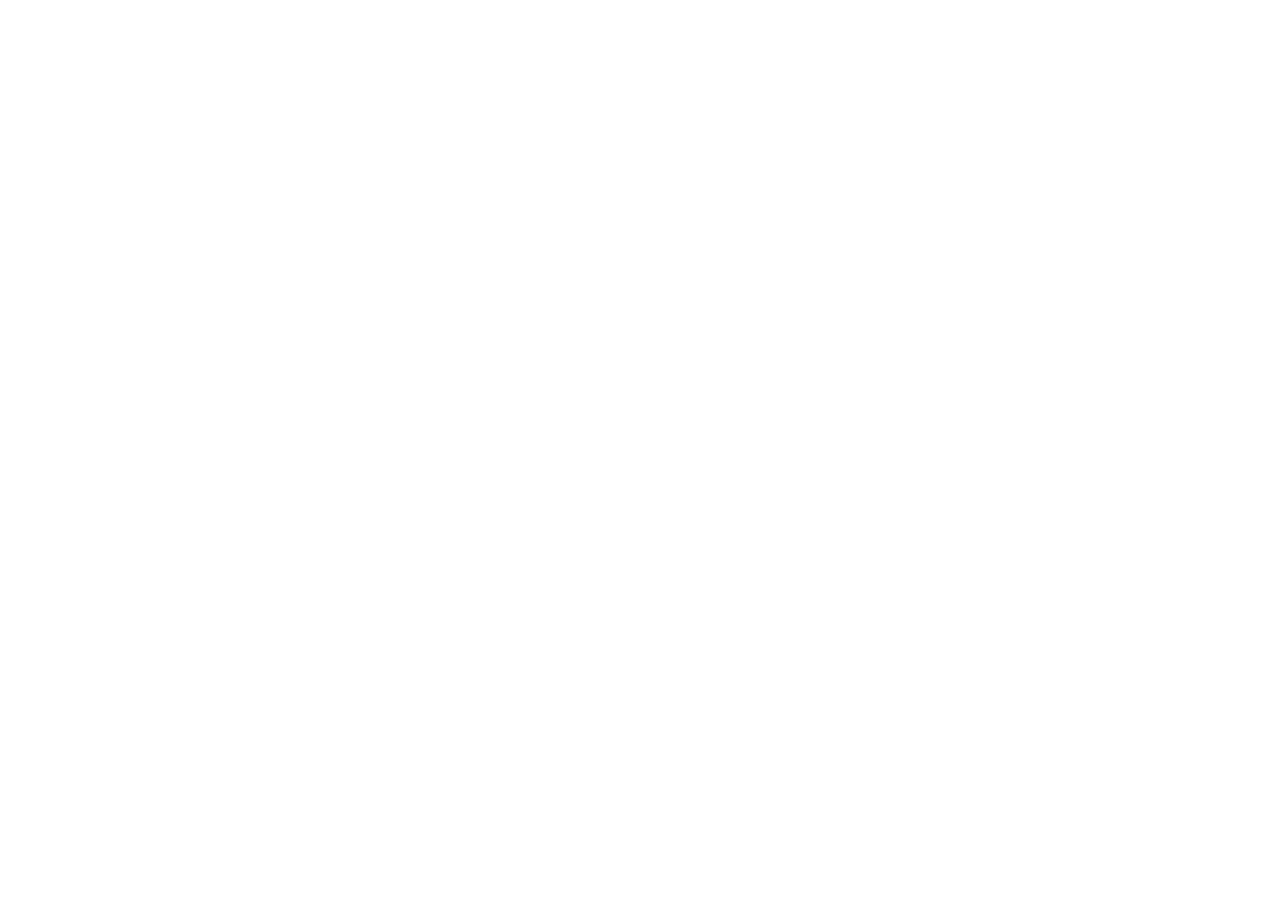
==== index.html @ 97e1e399 "First commit" ====
<!DOCTYPE html>
<html lang="en">
<head>
    <!-- Meta -->
    <meta charset="UTF-8">
    <meta name="viewport" content="width=device-width, initial-scale=1.0">

    <!-- SEO -->
    <meta name="description" content="Website description here">
    <meta name="keywords" content="website, keywords">
    <meta name="author" content="Your Name">

    <!-- Title -->
    <title>Website Title</title>

    <!-- CSS -->
    <link rel="stylesheet" href="styles.css">

    <!-- Favicon -->
    <link rel="icon" type="image/x-icon" href="favicon.ico">
</head>
<body>

    <!-- Header -->
    <header>
        <nav>
            <!-- Navigation -->
        </nav>
    </header>

    <!-- Main Content -->
    <main>

       
    </main>

    <!-- Footer -->
    <footer>

    </footer>

    <!-- JavaScript -->
    <script src="script.js"></script>

</body>
</html>
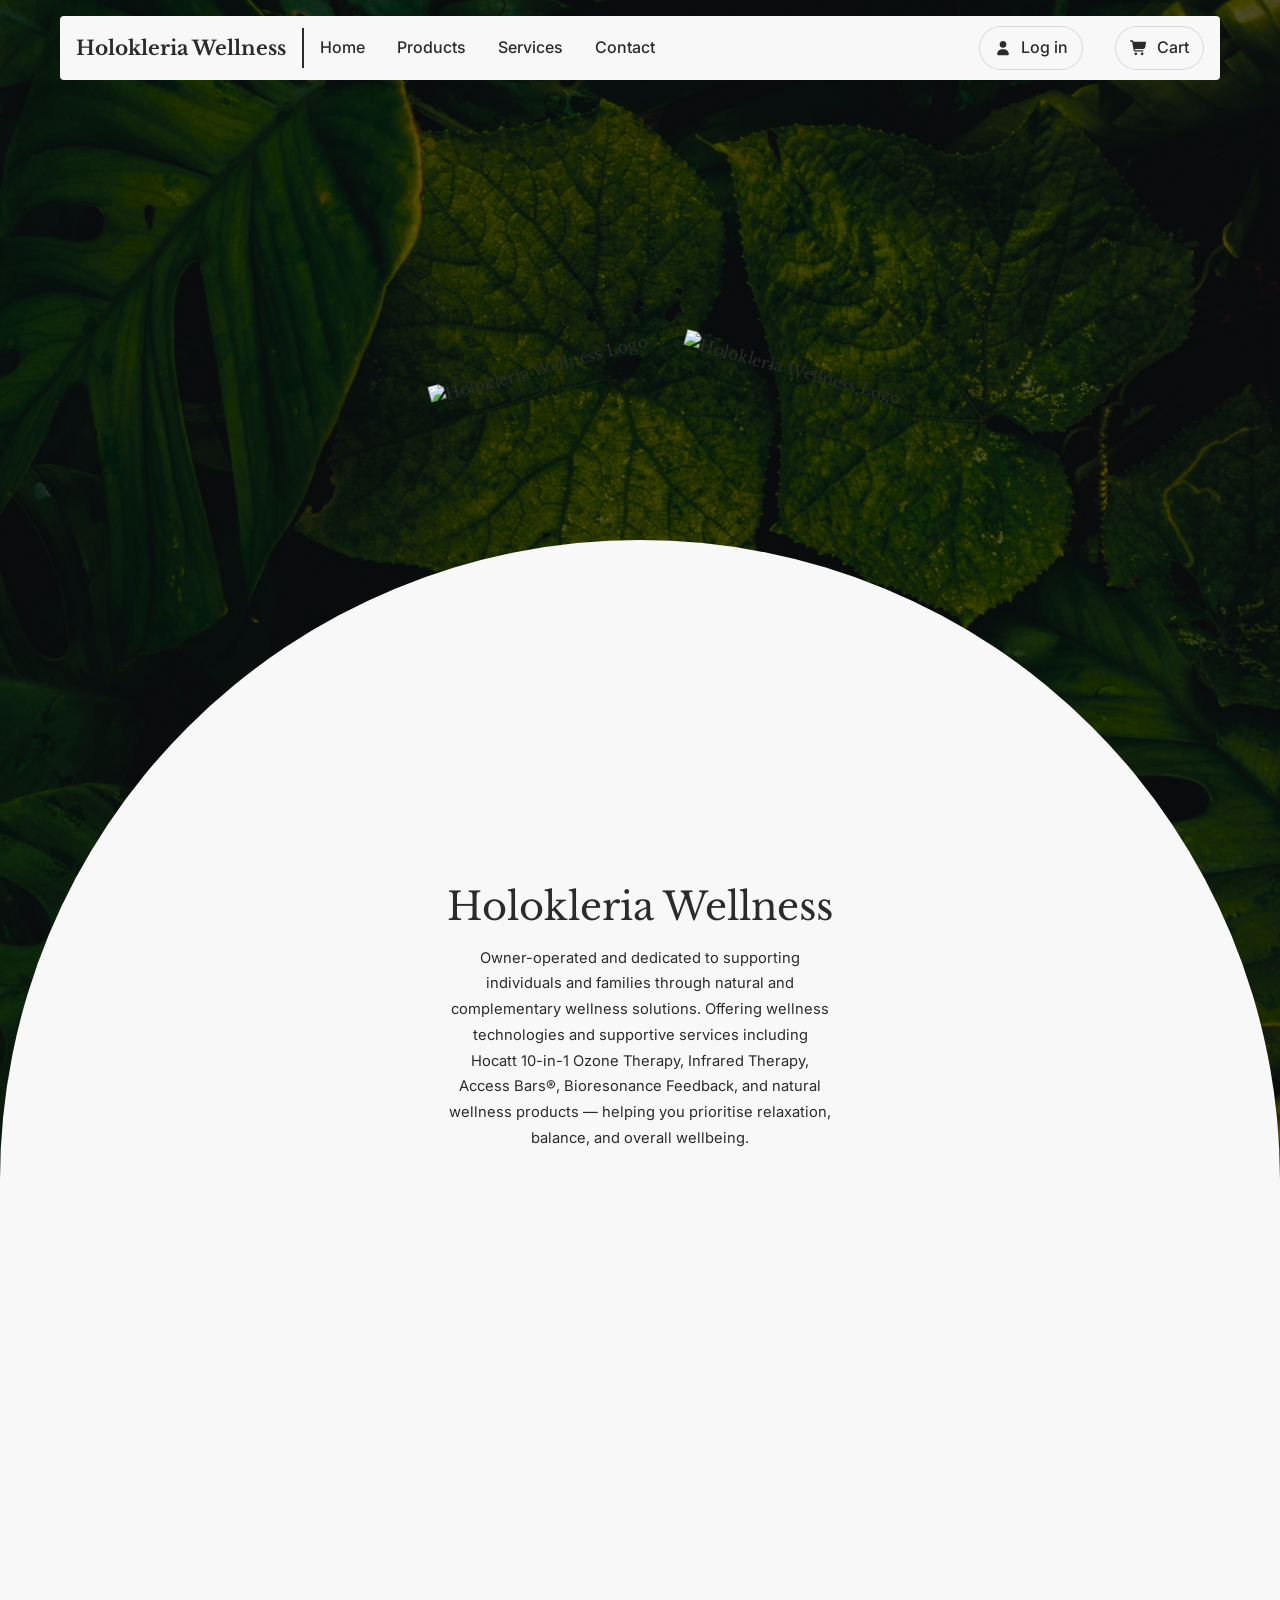
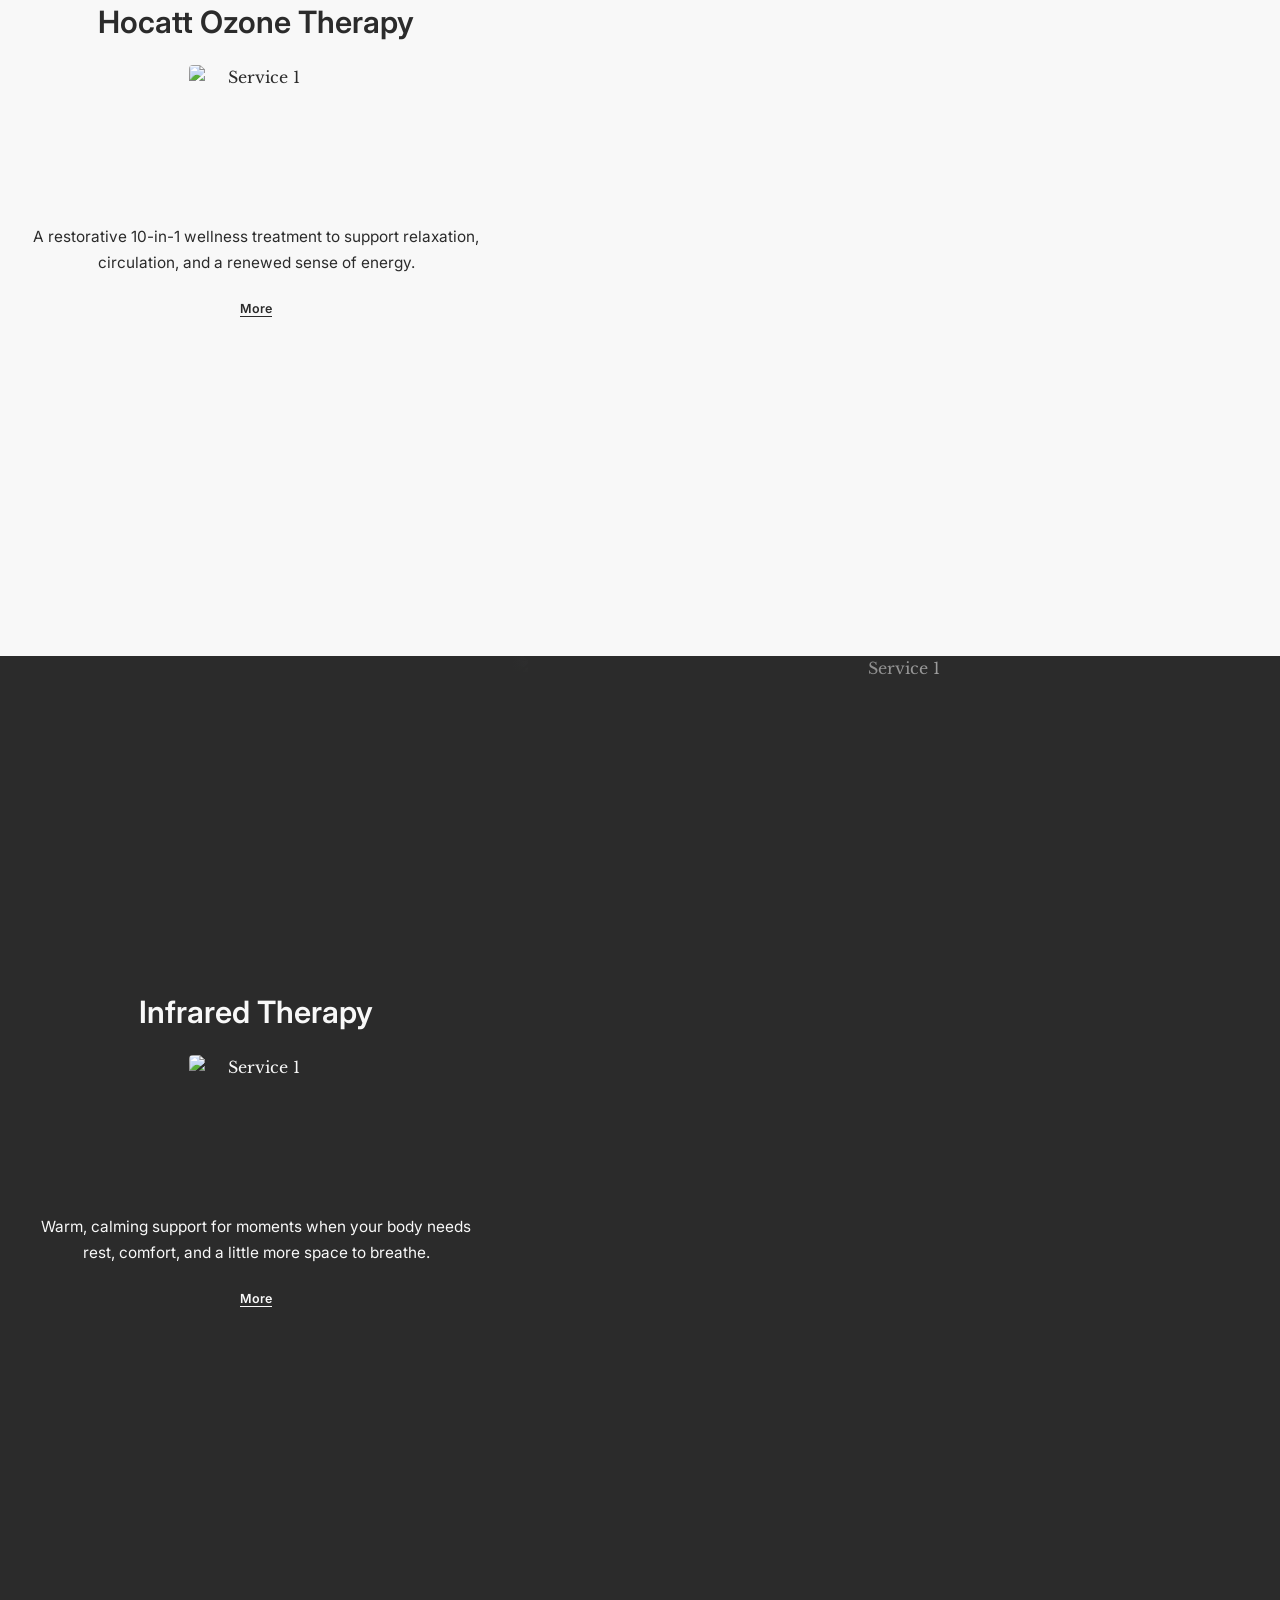
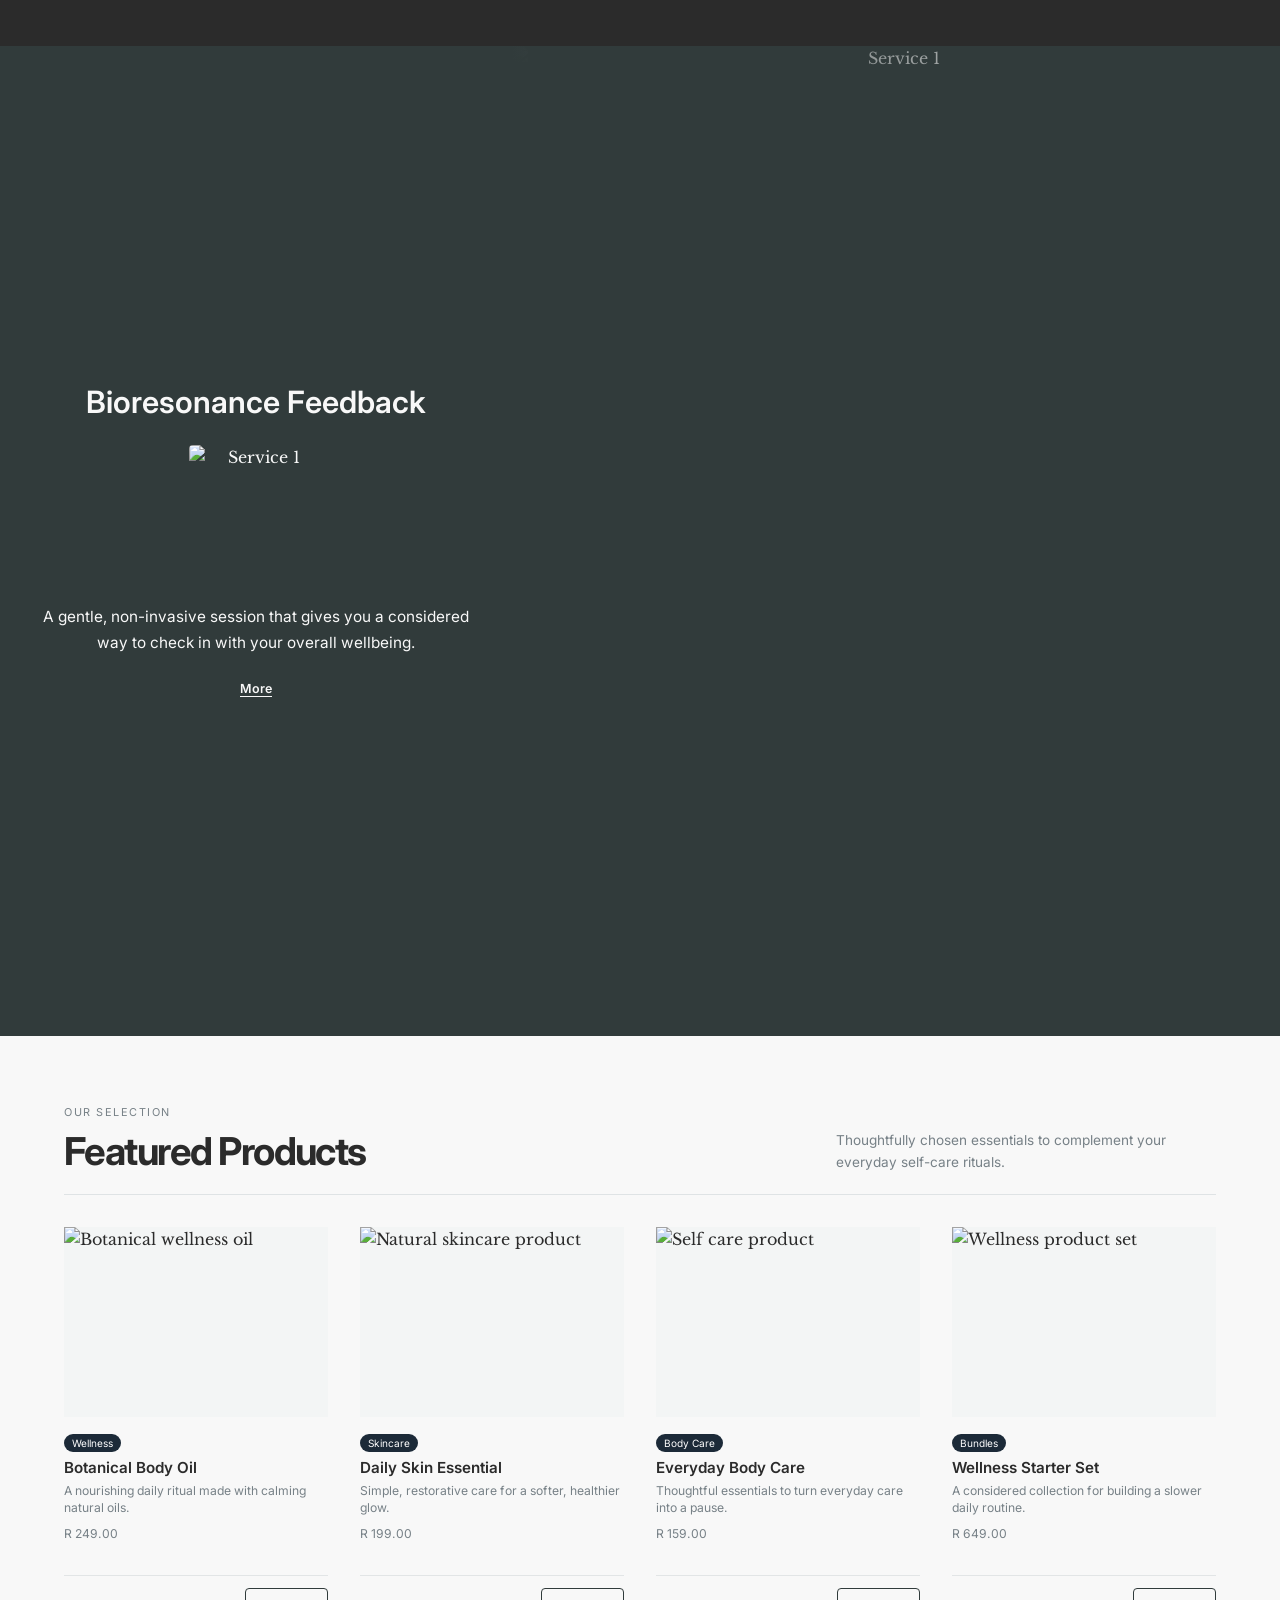
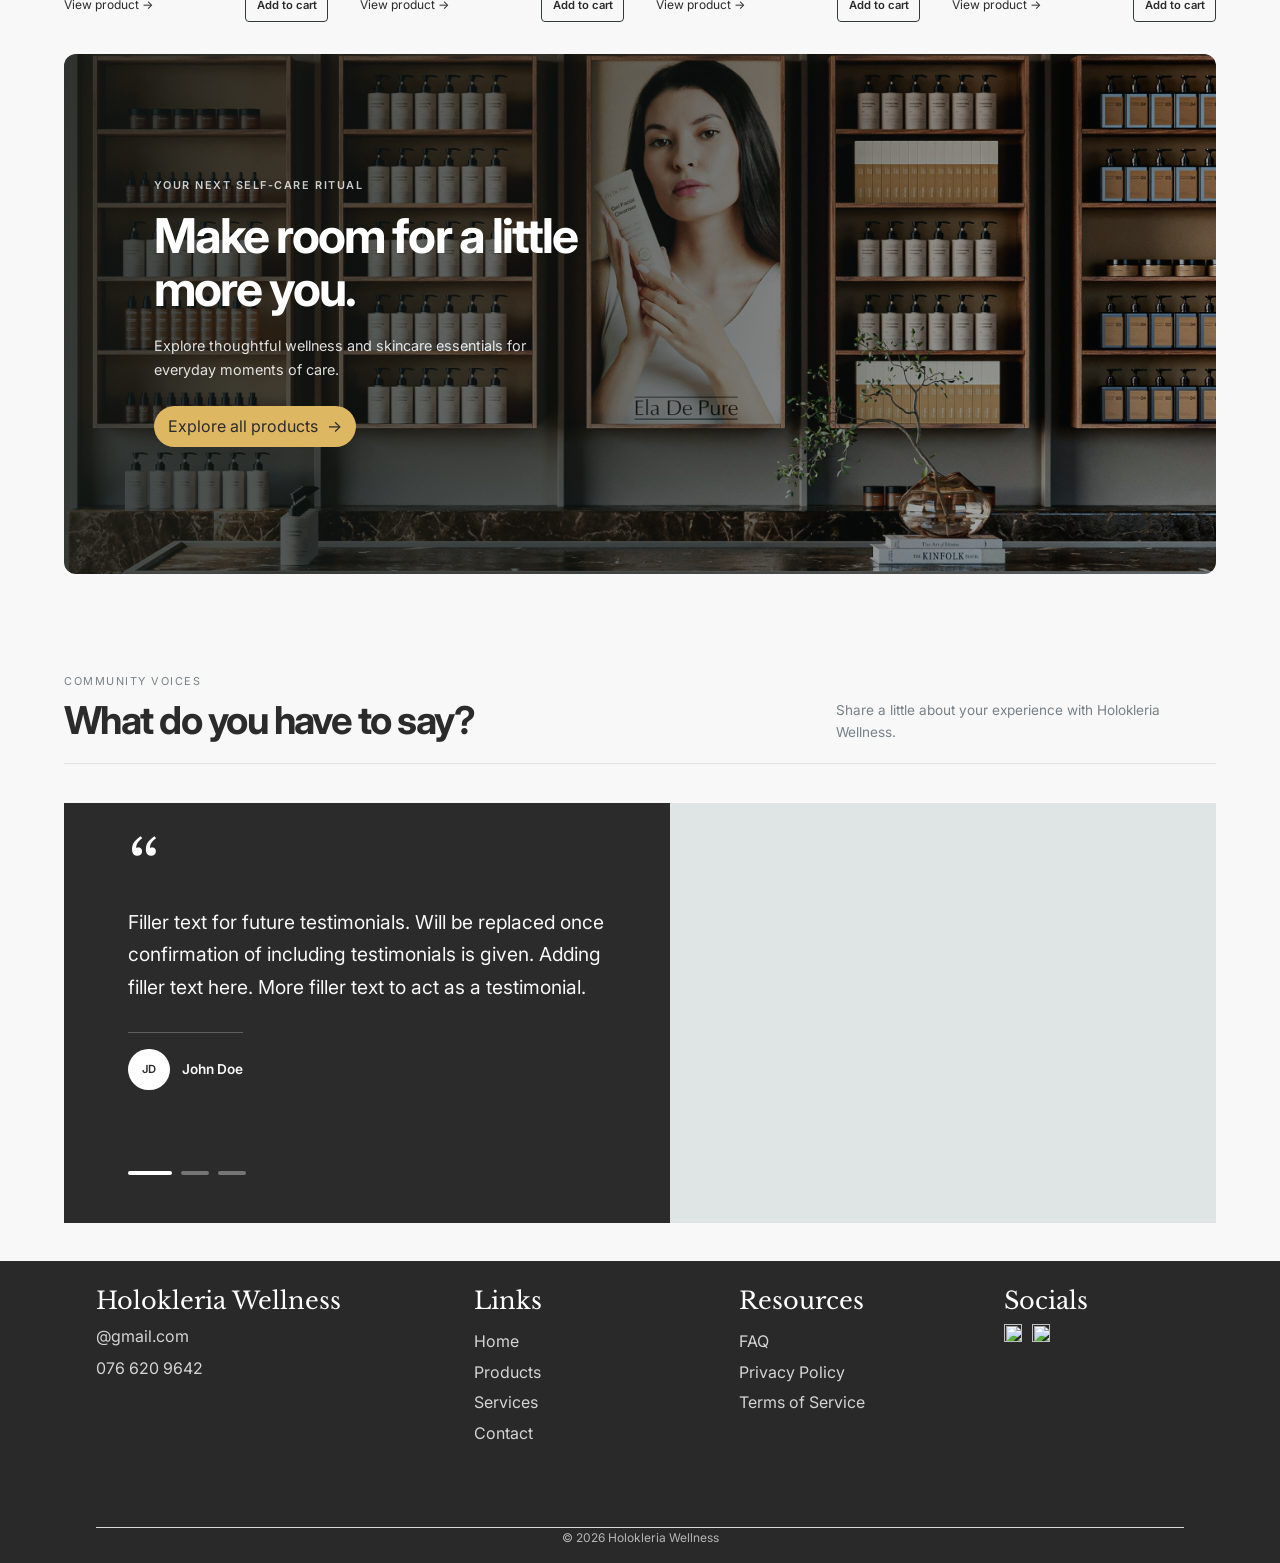
==== commit 517aa8f9: "Build responsive wellness website Co-authored-by: Copilot <223556219+Copilot@users.noreply.github.co" ====
--- a/index.html
+++ b/index.html
@@ -11,36 +11,253 @@
     <meta name="author" content="Your Name">
 
     <!-- Title -->
-    <title>Website Title</title>
+    <title>Holokleria Wellness</title>
 
     <!-- CSS -->
-    <link rel="stylesheet" href="styles.css">
+    <link rel="stylesheet" href="css/global/global.css">
+    <link rel="stylesheet" href="css/home/home.css">
 
     <!-- Favicon -->
     <link rel="icon" type="image/x-icon" href="favicon.ico">
+
+    <!-- Fonts -->
+    <link rel="preconnect" href="https://fonts.googleapis.com">
+    <link rel="preconnect" href="https://fonts.gstatic.com" crossorigin>
+    <link href="https://fonts.googleapis.com/css2?family=Inter:ital,opsz,wght@0,14..32,100..900;1,14..32,100..900&family=Libre+Baskerville:ital,wght@0,400..700;1,400..700&display=swap" rel="stylesheet">
 </head>
 <body>
 
     <!-- Header -->
     <header>
-        <nav>
-            <!-- Navigation -->
+        <nav class="navbar">
+            <div class="nav-group nav-left">
+                <a href="index.html" class="logo">
+                    <span>Holokleria Wellness</span>
+                </a>
+                <div class="navdivider"></div>
+                <ul class="nav-links" id="primary-navigation">
+                    <li><a href="index.html">Home</a></li>
+                    <li><a href="products.html">Products</a></li>
+                    <li><a href="services.html">Services</a></li>
+                    <li><a href="contact.html">Contact</a></li>
+                </ul>
+            </div>
+            <div class="nav-group nav-actions-group">
+                    <ul class="nav-right">
+                    <li>
+                        <a href="login.html" class="nav-action-link btn-green" aria-label="Log in">
+                            <svg class="nav-icon" viewBox="0 0 640 640" aria-hidden="true">
+                                <path d="M320 312C386.3 312 440 258.3 440 192C440 125.7 386.3 72 320 72C253.7 72 200 125.7 200 192C200 258.3 253.7 312 320 312zM290.3 368C191.8 368 112 447.8 112 546.3C112 562.7 125.3 576 141.7 576L498.3 576C514.7 576 528 562.7 528 546.3C528 447.8 448.2 368 349.7 368L290.3 368z" fill="currentColor"/>
+                            </svg>
+                            <span>Log in</span>
+                        </a>
+                    </li>
+                    <li>
+                        <a href="cart.html" class="nav-action-link btn-green" aria-label="Cart">
+                            <svg class="nav-icon" viewBox="0 0 640 640" aria-hidden="true">
+                                <path d="M24 48C10.7 48 0 58.7 0 72C0 85.3 10.7 96 24 96L69.3 96C73.2 96 76.5 98.8 77.2 102.6L129.3 388.9C135.5 423.1 165.3 448 200.1 448L456 448C469.3 448 480 437.3 480 424C480 410.7 469.3 400 456 400L200.1 400C188.5 400 178.6 391.7 176.5 380.3L171.4 352L475 352C505.8 352 532.2 330.1 537.9 299.8L568.9 133.9C572.6 114.2 557.5 96 537.4 96L124.7 96L124.3 94C119.5 67.4 96.3 48 69.2 48L24 48zM208 576C234.5 576 256 554.5 256 528C256 501.5 234.5 480 208 480C181.5 480 160 501.5 160 528C160 554.5 181.5 576 208 576zM432 576C458.5 576 480 554.5 480 528C480 501.5 458.5 480 432 480C405.5 480 384 501.5 384 528C384 554.5 405.5 576 432 576z" fill="currentColor"/>
+                            </svg>
+                            <span>Cart</span>
+                        </a>
+                    </li>
+                    <li class="nav-menu-toggle-item">
+                        <button class="nav-menu-toggle" type="button" aria-label="Open navigation" aria-expanded="false" aria-controls="primary-navigation">
+                        <svg class="nav-hamburger" xmlns="http://www.w3.org/2000/svg" viewBox="0 0 640 640" aria-hidden="true">
+                            <path d="M96 160C96 142.3 110.3 128 128 128L512 128C529.7 128 544 142.3 544 160C544 177.7 529.7 192 512 192L128 192C110.3 192 96 177.7 96 160zM96 320C96 302.3 110.3 288 128 288L512 288C529.7 288 544 302.3 544 320C544 337.7 529.7 352 512 352L128 352C110.3 352 96 337.7 96 320zM544 480C544 497.7 529.7 512 512 512L128 512C110.3 512 96 497.7 96 480C96 462.3 110.3 448 128 448L512 448C529.7 448 544 462.3 544 480z"/>
+                        </svg>
+                        </button>
+                    </li>
+                    </ul>
+            </div>
         </nav>
     </header>
 
     <!-- Main Content -->
     <main>
-
-       
+        <section class="hero">
+        </section>
+
+        <div class="mainb">
+            <div class="aboutcb">
+                <img src="images/Home/Hero/cardb.png" width="299" height="427" alt="Holokleria Wellness Logo">
+            </div>
+            <div class="aboutcf">
+                <img src="images/Home/Hero/cardf.png" width="299" height="427" alt="Holokleria Wellness Logo">
+            </div>
+
+            <section class="about sectiontb">
+                <h2>Holokleria Wellness</h2>
+                <p>Owner-operated and dedicated to supporting individuals and families through natural and complementary wellness solutions. Offering wellness technologies and supportive services including Hocatt 10-in-1 Ozone Therapy, Infrared Therapy, Access Bars®, Bioresonance Feedback, and natural wellness products — helping you prioritise relaxation, balance, and overall wellbeing.</p>
+            </section>
+
+            <section class="services sectiontb">
+                <div class="service-card bg-white">
+                    <div class="service-card-content">
+                        <h3>Hocatt Ozone Therapy</h3>
+                        <img class="service-icon-image" src="images/Home/Services/ela-de-pure-79MGKjefhmo-unsplash.jpg" alt="Service 1">
+                        <p>A restorative 10-in-1 wellness treatment to support relaxation, circulation, and a renewed sense of energy.</p>
+                        <a href="services.html" class="service-link">More</a>
+                    </div>
+                    <div class="service-image-wrap">
+                        <div class="service-main-image-overlay bg-white-overlay"></div>
+                        <img class="service-main-image" src="images/Home/Services/vinayak-veer-U82PlfpYG3M-unsplash.jpg" alt="Service 1">
+                    </div>
+                </div>
+
+                <div class="service-card bg-black">
+                    <div class="service-card-content">
+                        <h3>Infrared Therapy</h3>
+                        <img class="service-icon-image" src="images/Home/Services/ela-de-pure-79MGKjefhmo-unsplash.jpg" alt="Service 1">
+                        <p>Warm, calming support for moments when your body needs rest, comfort, and a little more space to breathe.</p>
+                        <a href="services.html" class="service-link">More</a>
+                    </div>
+                    <div class="service-image-wrap">
+                        <div class="service-main-image-overlay bg-black-overlay"></div>
+                        <img class="service-main-image" src="images/Home/Services/vinayak-veer-U82PlfpYG3M-unsplash.jpg" alt="Service 1">
+                    </div>
+                </div>
+
+                <div class="service-card bg-green">
+                    <div class="service-card-content">
+                        <h3>Bioresonance Feedback</h3>
+                        <img class="service-icon-image" src="images/Home/Services/ela-de-pure-79MGKjefhmo-unsplash.jpg" alt="Service 1">
+                        <p>A gentle, non-invasive session that gives you a considered way to check in with your overall wellbeing.</p>
+                        <a href="services.html" class="service-link">More</a>
+                    </div>
+                    <div class="service-image-wrap">
+                        <div class="service-main-image-overlay bg-green-overlay"></div>
+                        <img class="service-main-image" src="images/Home/Services/vinayak-veer-U82PlfpYG3M-unsplash.jpg" alt="Service 1">
+                    </div>
+                </div>
+            </section>
+        </div>
+
+        <section class="products sectionlr sectiontb ">
+            <div class="home-section-heading">
+                <div>
+                    <span class="home-eyebrow">Our selection</span>
+                    <h2>Featured Products</h2>
+                </div>
+                <p>Thoughtfully chosen essentials to complement your everyday self-care rituals.</p>
+            </div>
+            <!-- Placeholder ZAR prices; replace with final prices before launch. -->
+            <div class="product-grid">
+                <article class="product-card">
+                    <div class="product-card-image"><img src="images/Products/products/mockup-free-_DX721wJ5_o-unsplash.jpg" alt="Botanical wellness oil" class="product-image"></div>
+                    <div class="product-info"><span class="product-tag">Wellness</span><h3>Botanical Body Oil</h3><p>A nourishing daily ritual made with calming natural oils.</p><p class="product-price">R 249.00</p><div class="product-card-actions"><a href="products.html" class="product-link">View product <span aria-hidden="true">&#8594;</span></a><button class="add-to-cart" type="button" aria-label="Add Botanical Body Oil to cart">Add to cart</button></div></div>
+                </article>
+
+                <article class="product-card">
+                    <div class="product-card-image"><img src="images/Products/products/mockup-free-TubVvARwFms-unsplash.jpg" alt="Natural skincare product" class="product-image"></div>
+                    <div class="product-info"><span class="product-tag">Skincare</span><h3>Daily Skin Essential</h3><p>Simple, restorative care for a softer, healthier glow.</p><p class="product-price">R 199.00</p><div class="product-card-actions"><a href="products.html" class="product-link">View product <span aria-hidden="true">&#8594;</span></a><button class="add-to-cart" type="button" aria-label="Add Daily Skin Essential to cart">Add to cart</button></div></div>
+                </article>
+
+                <article class="product-card">
+                    <div class="product-card-image"><img src="images/Products/products/mockup-free-Km2kpMfp804-unsplash.jpg" alt="Self care product" class="product-image"></div>
+                    <div class="product-info"><span class="product-tag">Body Care</span><h3>Everyday Body Care</h3><p>Thoughtful essentials to turn everyday care into a pause.</p><p class="product-price">R 159.00</p><div class="product-card-actions"><a href="products.html" class="product-link">View product <span aria-hidden="true">&#8594;</span></a><button class="add-to-cart" type="button" aria-label="Add Everyday Body Care to cart">Add to cart</button></div></div>
+                </article>
+
+                <article class="product-card">
+                    <div class="product-card-image"><img src="images/Products/products/mockup-free-1qT5k49jJmc-unsplash.jpg" alt="Wellness product set" class="product-image"></div>
+                    <div class="product-info"><span class="product-tag">Bundles</span><h3>Wellness Starter Set</h3><p>A considered collection for building a slower daily routine.</p><p class="product-price">R 649.00</p><div class="product-card-actions"><a href="products.html" class="product-link">View product <span aria-hidden="true">&#8594;</span></a><button class="add-to-cart" type="button" aria-label="Add Wellness Starter Set to cart">Add to cart</button></div></div>
+                </article>
+            </div>
+
+            <div class="product-hero">
+                <div class="product-hero-content">
+                    <span class="product-hero-eyebrow">Your next self-care ritual</span>
+                    <h3>Make room for a little more you.</h3>
+                    <p>Explore thoughtful wellness and skincare essentials for everyday moments of care.</p>
+                    <a class="btn-yellow product-hero-link" href="products.html">Explore all products <span aria-hidden="true">&#8594;</span></a>
+                </div>
+            </div>
+        </section>
+
+        <section class="testimonials sectiontb sectionlr">
+            <div class="home-section-heading">
+                <div>
+                    <span class="home-eyebrow">Community voices</span>
+                    <h2 class="testimonial-title">What do you have to say?</h2>
+                </div>
+                <p>Share a little about your experience with Holokleria Wellness.</p>
+            </div>
+            <div class="testimonial-card">
+                <div class="testimonial-indicators" aria-label="Testimonial Selector">
+                    <button class="testimonial-indicator active" data-index="0" aria-label="Show testimonial 1"></button>
+                    <button class="testimonial-indicator" data-index="1" aria-label="Show testimonial 2"></button>
+                    <button class="testimonial-indicator" data-index="2" aria-label="Show testimonial 3"></button>
+                </div>
+
+                <div class="testimonial-copy">
+                    <span class="testimonial-quote-mark">“</span>
+                    <div class="testimonial-quote">
+                        <p id="testimonial-text">Filler text for future testimonials. Will be replaced once confirmation of including testimonials is given. Adding filler text here. More filler text to act as a testimonial.</p>
+                    </div>
+                    <div class="testimonial-author">
+                        <span class="author-badge" id="testimonial-initials">JD</span>
+                        <span id="testimonial-name">John Doe</span>
+                    </div>
+                </div>
+
+                <div class="testimonial-card-image" aria-label="Wellness testimonial image"></div>
+            </div>
+        </section>
     </main>
 
     <!-- Footer -->
-    <footer>
+    <footer class="footer">
+
+        <div class="footer-content sectionlr">
+
+            <!-- Brand / Contact -->
+            <div class="footer-brand">
+                <h4>Holokleria Wellness</h4>
+                <p>@gmail.com</p>
+                <p>076 620 9642</p>
+            </div>
+
+            <!-- Links -->
+            <div class="footer-links">
+                <h4>Links</h4>
+                <a href="index.html">Home</a>
+                <a href="products.html">Products</a>
+                <a href="services.html">Services</a>
+                <a href="contact.html">Contact</a>
+            </div>
+
+            <!-- Resources -->
+            <div class="footer-links">
+                <h4>Resources</h4>
+                <a href="faq.html">FAQ</a>
+                <a href="privacy.html">Privacy Policy</a>
+                <a href="terms.html">Terms of Service</a>
+            </div>
+
+            <!-- Socials -->
+            <div class="footer-social">
+                <h4>Socials</h4>
+
+                <div class="social-icons">
+                    <a href="#" aria-label="Facebook">
+                        <img src="images/social/facebook.svg" alt="">
+                    </a>
+
+                    <a href="#" aria-label="WhatsApp">
+                        <img src="images/social/whatsapp.svg" alt="">
+                    </a>
+                </div>
+            </div>
+
+        </div>
+
+        <div class="footer-bottom">
+            <p>&copy; 2026 Holokleria Wellness</p>
+        </div>
 
     </footer>
 
     <!-- JavaScript -->
-    <script src="script.js"></script>
+    <script src="js/main.js"></script>
 
 </body>
 </html>
--- a/css/global/global.css
+++ b/css/global/global.css
@@ -0,0 +1,691 @@
+/* Root */
+/* #region */
+
+:root {
+
+    /* Colors */
+    --primary-color: #313B3B;
+
+    --secondary-color: #2B2B2B;
+    --accent-green: #2A6B5C;
+    --accent-yellow: #DEB762;
+    --accent-grey: #D9D9D9;
+    --accent-dark-grey: #6b7280;
+    --accent-light-grey: #e5e7eb;
+
+    --white: #FFFFFF;
+    --black: #000000;
+
+    /* Text */
+    --text-primary: #2B2B2B;
+    --text-secondary: #F8F8F8;
+
+
+    /* Backgrounds */
+    --bg-primary: #F8F8F8;
+
+    /* Typography */
+
+    --font-primary: "Libre Baskerville", sans-serif;
+    --font-secondary: "Inter", sans-serif;
+
+    --font-size-xs: .75rem;
+    --font-size-sm: .875rem;
+    --font-size-md: 1rem;
+    --font-size-lg: 1.125rem;
+    --font-size-xl: 1.5rem;
+    --font-size-2xl: 2rem;
+    --font-size-3xl: 3rem;
+    --font-size-4xl: 4rem;
+
+    --font-weight-light: 300;
+    --font-weight-normal: 400;
+    --font-weight-medium: 500;
+    --font-weight-semibold: 600;
+    --font-weight-bold: 700;
+
+    /* Border Radius */
+
+    --radius-sm: .25rem;
+    --radius-md: .5rem;
+    --radius-lg: .75rem;
+    --radius-xl: 1rem;
+    --radius-2xl: 1.5rem;
+    --radius-full: 999px;
+
+    /* Spacing */
+
+    --spacing-xs: .25rem;
+    --spacing-sm: .5rem;
+    --spacing-md: 1rem;
+    --spacing-lg: 1.5rem;
+    --spacing-xl: 2rem;
+    --spacing-2xl: 3rem;
+    --spacing-3xl: 4rem;
+    --spacing-section: 6rem;
+
+    /* Shadows */
+
+    --shadow-sm: 0 1px 2px rgba(0,0,0,.05);
+    --shadow-md: 0 4px 6px rgba(0,0,0,.1);
+    --shadow-lg: 0 10px 20px rgba(0,0,0,.12);
+    --shadow-xl: 0 20px 40px rgba(0,0,0,.18);
+
+    /* Borders */
+
+    --border-light: 1px solid #E2E8F0;
+    --border-dark: 1px solid #CBD5E1;
+
+    /* Transitions */
+
+    --transition-fast: .2s ease;
+    --transition-normal: .3s ease;
+    --transition-slow: .5s ease;
+
+    /* Container */
+
+    --container-width: 1200px;
+    --container-padding: 2rem;
+
+    /* Navbar */
+
+    --navbar-height: 64px;
+
+}
+
+/* #endregion */
+
+/* Utilities */
+/* #region */
+.sectiontb {
+    padding-top: clamp(1.5rem, 3vw, 3rem);
+    padding-bottom: clamp(1.5rem, 3vw, 3rem);
+}
+
+.sectionlr {
+    padding-left: clamp(1rem, 5vw, 10rem);
+    padding-right: clamp(1rem, 5vw, 10rem);
+}
+
+.bg-green {
+    background-color: var(--primary-color);
+    color: var(--text-secondary);
+    background: var(--primary-color);
+}
+
+.bg-black {
+    background-color: var(--secondary-color);
+    color: var(--text-secondary);
+    background: var(--secondary-color);
+}
+
+.bg-white {
+    background-color: var(--bg-primary);
+    color: var(--text-primary);
+    background: var(--bg-primary);
+}
+
+.bg-green-overlay {
+    background: linear-gradient(90deg, rgba(49, 59, 59, 1) 0%, rgba(49, 59, 59, 0.9) 18%, rgba(49, 59, 59, 0.55) 42%, rgba(49, 59, 59, 0.12) 100%);
+}
+
+.bg-black-overlay {
+    background: linear-gradient(90deg, rgba(43, 43, 43, 1) 0%, rgba(43, 43, 43, 0.9) 18%, rgba(43, 43, 43, 0.55) 42%, rgba(43, 43, 43, 0.12) 100%);
+}
+
+.bg-white-overlay {
+    background: linear-gradient(90deg, rgba(248, 248, 248, 1) 0%, rgba(248, 248, 248, 0.9) 18%, rgba(248, 248, 248, 0.55) 42%, rgba(248, 248, 248, 0.12) 100%),
+    linear-gradient(180deg, rgba(248, 248, 248, 1) 0%, rgba(248, 248, 248, 0.9) 18%, rgba(248, 248, 248, 0.52) 42%, rgba(248, 248, 248, 0.12) 100%);
+}
+
+.btn-yellow {
+    padding: 0.5rem 0.875rem;
+    font-size: 1rem;
+    border-radius: var(--radius-full);
+    border: none;
+    background-color: var(--accent-yellow);
+    color: var(--text-primary);
+    transition: background 0.4s ease;
+    cursor: pointer;
+}
+
+.btn-yellow:hover {
+    background-color: var(--primary-color);
+    color: var(--text-secondary);
+}
+
+.btn-green {
+    padding: 0.5rem 0.875rem;
+    border-radius: var(--radius-full);
+    border: 1px solid var(--accent-grey);
+    background-color: transparent;
+    color: var(--text-primary);
+    transition: border-color 0.9s ease, color 0.4s ease, background-color 0.4s ease;
+    cursor: pointer;
+    font-weight: var(--font-weight-medium);
+}
+
+.btn-green:hover {
+    border-color: var(--accent-green);
+}
+
+.btn-black {
+    width: 100%;
+    border: 1px solid var(--text-secondary);
+    background: var(--transparent);
+    color: var(--text-secondary);
+    border-radius: 0.7rem;
+    padding: 0.8rem 1rem;
+    font-size: 1rem;
+    cursor: pointer;
+    transition: background 0.2s ease;
+    cursor: pointer;
+}
+
+.btn-black:hover {
+    background: rgba(255,255,255,0.12);
+}
+/* #endregion */
+
+/* Global */
+/* #region */
+/* google fonts */
+
+/* @import url('https://fonts.googleapis.com/css2?family=Poppins:wght@300;400;500;600;700&display=swap'); */
+
+*, 
+*::before,
+*::after {
+    margin: 0;
+    padding: 0;
+    box-sizing: border-box;
+}
+
+html {
+    scroll-behavior: smooth;
+}
+
+body {
+    font-family: var(--font-primary);
+    font-size: var(--font-size-md);
+    color: var(--text-primary);
+    background: var(--bg-primary);
+    line-height: 1.6;
+    overflow-x: hidden;
+}
+
+
+/* Typography */
+
+h1,
+h2,
+h3,
+h4,
+h5,
+h6 {
+    line-height: 1.2;
+    margin-bottom: 1rem;
+    font-weight: var(--font-weight-normal);
+    font-family: var(--font-primary);
+}
+
+h1 {
+    font-size: var(--font-size-4xl);
+}
+
+h2 {
+    font-size: var(--font-size-3xl);
+}
+
+h3 {
+    font-size: var(--font-size-2xl);
+}
+
+h4 {
+    font-size: var(--font-size-xl);
+}
+
+p {
+    margin-bottom: 1rem;
+}
+
+a {
+    text-decoration: none;
+    color: inherit;
+}
+
+ul {
+    list-style: none;
+}
+
+p, a, li {
+    font-family: "Inter", sans-serif;
+}
+
+/* Images */
+
+
+
+
+/* Form Elements */
+
+input,
+textarea,
+select {
+    width: 100%;
+    padding: .85rem 1rem;
+
+    border: var(--border-light);
+    border-radius: var(--radius-md);
+
+    font: inherit;
+}
+
+textarea {
+    resize: vertical;
+}
+
+input:focus,
+textarea:focus,
+select:focus {
+    outline: none;
+    border-color: var(--primary-color);
+}
+
+/* #endregion */
+
+/* Nav */
+/* #region */
+header {
+    width: 100%;
+    background: transparent;
+    position: fixed;
+    z-index: 1000;
+    padding: 16px 60px;
+}
+
+.navbar {
+    height: var(--navbar-height);
+    background-color: var(--bg-primary);
+    display: flex;
+    justify-content: space-between;
+    align-items: center;
+    padding: 12px 16px;
+    border-radius: var(--radius-sm);
+}
+
+.navdivider {
+    width: 2px;
+    height: 100%;
+    background-color: var(--text-primary);
+}
+
+.nav-group {
+    display: flex;
+    align-items: center;
+    height: 100%;
+}
+
+.nav-left {
+    justify-content: flex-start;
+    gap: 1rem;
+}
+
+.nav-right {
+    justify-content: flex-end;
+    display: flex;
+    gap: 2rem;
+    align-items: center;
+}
+
+.nav-action-link {
+    display: inline-flex;
+    align-items: center;
+    gap: 0.55rem;
+    color: var(--secondary-color);
+    transition: color 0.4s ease;
+}
+
+.nav-action-link:hover {
+    color: var(--secondary-color);
+}
+
+.nav-icon {
+    width: 18px;
+    height: 18px;
+    display: block;
+    object-fit: contain;
+    color: currentColor;
+    transition: color 0.4s ease;
+    flex-shrink: 0;
+}
+
+.nav-icon path {
+    fill: currentColor;
+}
+
+.logo {
+    display: flex;
+    align-items: center;
+    gap: .75rem;
+    font-size: 1.25rem;
+    font-weight: 700;
+    font-family: "Libre Baskerville", sans-serif;
+}
+
+.nav-links {
+    display: flex;
+    gap: 2rem;
+    align-items: center;
+}
+
+.nav-links a {
+    position: relative;
+    font-size: 1rem;
+    font-weight: 500;
+    transition: .3s ease;
+}
+
+.nav-links a:hover {
+    color: var(--primary-color);
+}
+
+.nav-links a::after {
+    content: "";
+
+    position: absolute;
+    left: 0;
+    bottom: -5px;
+
+    width: 0%;
+    height: 2px;
+
+    background: var(--accent-green);
+
+    transition: .3s ease;
+}
+
+.nav-links a:hover::after {
+    width: 100%;
+}
+
+.nav-hamburger {
+    display: none;
+}
+
+.nav-menu-toggle {
+    display: none;
+}
+
+.nav-menu-toggle-item {
+    display: none;
+}
+
+@media (max-width: 1000px) {
+    header {
+        padding: 0;
+    }
+
+    .btn-green {
+        padding: 0.65rem 0.25rem;
+        border-radius: var(--radius-full);
+        border: none;
+        transition: border-color 0.9s ease, color 0.4s ease, background-color 0.4s ease;
+    }
+
+    .btn-green svg {
+        display: none;
+    }
+
+    .navbar {
+        display: grid;
+        grid-template-columns: minmax(0, 1fr) auto;
+        grid-template-rows: auto;
+        height: auto;
+        min-height: var(--navbar-height);
+        border-radius: 0;
+    }
+
+    .navbar a:hover,
+    .nav-menu-toggle-item svg:hover {
+        color: var(--accent-green);
+    }
+
+    .nav-left,
+    .nav-actions-group,
+    .nav-right {
+        display: contents;
+    }
+
+    .logo {
+        grid-column: 1;
+        grid-row: 1;
+        min-width: 0;
+        width: fit-content;
+        font-size: clamp(1.05rem, 4vw, 1.25rem);
+    }
+
+    .navdivider {
+        display: none;
+    }
+
+    .nav-links {
+        display: none;
+        grid-column: 1 / -1;
+        grid-row: 2;
+        align-items: stretch;
+        flex-direction: column;
+        gap: 0;
+        width: 100%;
+        padding: 0.5rem 0;
+        border-top: 1px solid var(--accent-light-grey);
+    }
+
+    .nav-links a {
+        width: fit-content;
+        display: block;
+        padding: 0.65rem 0.25rem;
+    }
+
+    .nav-links a::after {
+        display: none;
+    }
+
+    .nav-right > li {
+        display: none;
+    }
+
+    .nav-action-link {
+        min-height: 40px;
+    }
+
+    .nav-hamburger {
+        display: block;
+        width: 32px;
+        height: 32px;
+    }
+
+    .nav-hamburger path {
+        fill: currentColor;
+    }
+
+    .nav-right > .nav-menu-toggle-item {
+        display: block;
+        grid-column: 2;
+        grid-row: 1;
+    }
+
+    .nav-menu-toggle {
+        width: 42px;
+        height: 42px;
+        display: grid;
+        place-items: center;
+        padding: 0;
+        border: none;
+        border-radius: var(--radius-sm);
+        background: transparent;
+        color: var(--text-primary);
+        cursor: pointer;
+    }
+
+    .nav-menu-toggle:focus-visible {
+        outline-offset: 3px;
+    }
+
+    .navbar.is-menu-open .nav-links {
+        display: flex;
+        height: 100%;
+    }
+
+    .navbar.is-menu-open {
+        height: 100vh;
+        height: 100dvh;
+        grid-template-rows: auto minmax(0, 1fr) auto auto;
+        align-content: stretch;
+        row-gap: 0.5rem;
+    }
+
+    .navbar.is-menu-open .nav-right > li:not(.nav-menu-toggle-item) {
+        display: block;
+        grid-column: 1 / -1;
+    }
+
+    .navbar.is-menu-open .nav-action-link {
+        display: inline-flex;
+    }
+
+    .navbar.is-menu-open .nav-right > li:not(.nav-menu-toggle-item) .nav-action-link {
+        width: fit-content;
+    }
+
+    .navbar.is-menu-open .nav-menu-toggle-item {
+        grid-row: 1;
+    }
+}
+
+@media (max-width: 450px) {
+    .footer-content {
+        grid-template-columns: 1fr;
+        gap: 25px;
+    }
+
+    .footer-social {
+        margin-bottom: 10px;
+    }
+}
+
+/* #endregion */
+
+/* Footer */
+/* #region */
+footer {
+    position: relative;
+    background: #292929;
+    color: white;
+    padding: 10px 0 0;
+    overflow: hidden;
+}
+
+/* Footer content */
+
+.footer-content {
+    display: grid;
+    grid-template-columns: 1.5fr 1fr 1fr 0.8fr;
+    gap: 40px;
+    min-height: 240px;
+    padding: var(--spacing-md) var(--spacing-section);
+}
+
+/* Headings */
+
+.footer h4 {
+    margin-bottom: 8px;
+}
+
+/* Brand */
+
+.footer-brand p {
+    margin: 6px 0;
+    opacity: 0.8;
+    font-size: 1rem;
+}
+
+/* Links */
+
+.footer-links {
+    display: flex;
+    flex-direction: column;
+    gap: 5px;
+}
+
+.footer-links a {
+    color: white;
+    text-decoration: none;
+    font-size: 1rem;
+    opacity: 0.8;
+    width: fit-content;
+    transition: opacity 0.2s ease;
+}
+
+.footer-links a:hover {
+    opacity: 1;
+}
+
+/* Socials */
+
+.footer-social {
+    display: flex;
+    flex-direction: column;
+}
+
+.social-icons {
+    display: flex;
+    gap: 10px;
+}
+
+.social-icons a {
+    display: flex;
+    align-items: center;
+    justify-content: center;
+}
+
+.social-icons img {
+    width: 18px;
+    height: 18px;
+}
+
+/* Bottom */
+
+.footer-bottom {
+    margin: 0 10px;
+    margin: var(--spacing-md) var(--spacing-section);
+    border-top: 1px solid var(--accent-grey);
+    text-align: center;
+}
+
+.footer-bottom p {
+    margin: 0;
+    font-size: 0.75rem;
+    opacity: 0.8;
+    color: var(--accent-grey);
+}
+
+@media (max-width: 700px) {
+    .footer-content {
+        grid-template-columns: 1fr 1fr;
+        gap: 30px;
+    }
+}
+
+@media (max-width: 450px) {
+    .footer-content {
+        grid-template-columns: 1fr;
+        gap: 25px;
+    }
+
+    .footer-social {
+        margin-bottom: 10px;
+    }
+}
+
+/* #endregion */
--- a/css/home/home.css
+++ b/css/home/home.css
@@ -0,0 +1,720 @@
+/* Hero */
+/* #region */
+.hero {
+    width: 100%;
+    height: 170vh;
+    background-image:
+        linear-gradient(rgba(0, 0, 0, 0.6), rgba(0, 0, 0, 0.6)),
+        url("../../images/home/hero/vinayak-veer-U82PlfpYG3M-unsplash.jpg");
+    background-size: cover;
+    background-position: center top;
+    background-repeat: no-repeat;
+    display: flex;
+    justify-content: center;
+}
+
+/* #endregion */
+
+/* Main Body */
+/* #region */
+.mainb {
+    --about-card-height: max(145px, 22.7083vw);
+    --about-card-width: max(101.5px, 15.895vw);
+    position: relative;
+    width: 100%;
+    height: auto;
+    background-color: var(--bg-primary);
+    border-radius: 1920px 1920px 0 0;
+    margin-top: -110vh;
+}
+
+
+/* #endregion */
+
+/* About Section */
+/* #region */
+.aboutcf {
+    width: auto;
+    height: var(--about-card-height);
+    position: absolute;
+    top: -5%;
+    left: calc(44% - var(--about-card-width) / 2);
+    rotate: -15deg;
+    object-fit: cover;
+}
+
+.aboutcb {
+    width: auto;
+    height: var(--about-card-height);
+    position: absolute;
+    top: -5%;
+    right: calc(40% - var(--about-card-width) / 2);
+    rotate: 15deg;
+    object-fit: cover;
+}
+
+.aboutcf img, .aboutcb img {
+    width: auto;
+    height: 100%;
+    object-fit: cover;
+}
+
+.about {
+    width: 100%;
+    text-align: center;
+    padding-top: calc(var(--about-card-height) + 53px);
+    padding-bottom: 60px;
+    display: flex;
+    flex-direction: column;
+    align-items: center;
+}
+
+.about h2,
+.about p {
+    width: min(30%, 600px);
+    margin-left: auto;
+    margin-right: auto;
+}
+
+.about h2 {
+    width: min(40%, 650px);
+    font-size: clamp(1.5rem, 3vw, 2.5rem);
+}
+
+.about p {
+    width: min(30%, 600px);
+    font-size: clamp(0.9rem, 1.15vw, 1.05rem);
+    line-height: 1.75;
+}
+
+
+
+/* #endregion */
+
+/* Services Section */
+/* #region */
+.services {
+    width: 100%;
+    height: fit-content;
+}
+
+.service-card {
+    width: 100%;
+    height: 110vh;
+    display: flex;
+    flex-direction: row;
+    align-items: center;
+    justify-content: center;
+    text-align: center;
+}
+
+.service-card-content {
+    width: 40%;
+    height: auto;
+    padding: 0px 2rem;
+    display: flex;
+    flex-direction: column;
+    justify-content: center;
+    align-items: center;
+    gap: clamp(1rem, 2vw, 1.5rem);
+    text-align: center;
+}
+
+.service-card-content h3 {
+    margin: 0;
+    font: 600 clamp(1.25rem, 2.4vw, 2rem)/1.2 var(--font-secondary);
+}
+
+.service-card-content p {
+    max-width: 32rem;
+    margin: 0;
+    font: 400 clamp(0.9rem, 1.2vw, 1rem)/1.7 var(--font-secondary);
+}
+
+.service-link {
+    display: inline-block;
+    color: var(--text-primary);
+    font: 600 clamp(0.78rem, 0.9vw, 0.875rem)/1.4 var(--font-secondary);
+    text-decoration-line: underline;
+    text-decoration-thickness: 1px;
+    text-underline-offset: 0.2rem;
+    transition: text-underline-offset 0.2s ease;
+}
+
+.service-card.bg-black .service-link,
+.service-card.bg-green .service-link {
+    color: var(--text-secondary);
+}
+
+.service-link:hover,
+.service-link:focus-visible {
+    text-underline-offset: 0.5rem;
+}
+
+.service-link:focus-visible {
+    outline: 2px solid var(--accent-yellow);
+    outline-offset: 4px;
+}
+
+.service-image-wrap {
+    width: 60%;
+    height: 100%;
+    position: relative;
+    overflow: hidden;
+}
+
+.service-main-image-overlay {
+    position: absolute;
+    inset: 0;
+    z-index: 1;
+    pointer-events: none;
+}
+
+.service-main-image {
+    position: relative;
+    z-index: 0;
+    width: 100%;
+    height: 100%;
+    object-fit: cover;
+    display: block;
+}
+
+.service-icon-image {
+    width: 135px;
+    height: 135px;
+    border-radius: var(--radius-sm);
+    object-fit: cover;
+}
+
+
+/* #endregion */
+
+/* Products Section */
+/* #region  */
+.products {
+    --products-gap: 2rem;
+    width: 100%;
+    display: flex;
+    flex-direction: column;
+    gap: var(--products-gap);
+    padding: 2rem 0 4rem;
+}
+
+.products.sectionlr {
+    padding-left: clamp(1rem, 5vw, 10rem);
+    padding-right: clamp(1rem, 5vw, 10rem);
+}
+
+.home-section-heading {
+    width: 100%;
+    display: flex;
+    align-items: flex-end;
+    justify-content: space-between;
+    gap: 2rem;
+    border-bottom: 1px solid #dfe3e5;
+    padding-bottom: 20px;
+}
+
+.home-eyebrow {
+    display: block;
+    margin-bottom: 0.65rem;
+    color: #778187;
+    font: 0.68rem/1 var(--font-secondary);
+    letter-spacing: 0.14em;
+    text-transform: uppercase;
+}
+
+.home-section-heading h2 {
+    margin: 0;
+    font: 700 clamp(1.7rem, 3vw, 2.5rem) var(--font-secondary);
+    letter-spacing: -0.04em;
+}
+
+.home-section-heading p {
+    max-width: 380px;
+    margin: 0;
+    color: #778187;
+    font: 0.85rem/1.6 var(--font-secondary);
+}
+
+.product-grid {
+    width: 100%;
+    margin: 0 auto;
+    display: grid;
+    grid-template-columns: repeat(4, minmax(220px, 1fr));
+    gap: 2rem;
+}
+
+.product-card {
+    min-width: 0;
+}
+
+.product-card-image {
+    height: 190px;
+    display: flex;
+    align-items: center;
+    justify-content: center;
+    overflow: hidden;
+    background: #f3f5f5;
+}
+
+.product-image {
+    width: 100%;
+    height: 100%;
+    object-fit: cover;
+    display: block;
+    transition: transform 0.35s ease;
+}
+
+.product-card:hover .product-image {
+    transform: scale(1.04);
+}
+
+.product-info {
+    padding-top: 12px;
+}
+
+.product-tag {
+    display: inline-block;
+    margin-bottom: 6px;
+    padding: 3px 8px;
+    border-radius: 999px;
+    background: #1c2a38;
+    color: #fff;
+    font: 0.63rem var(--font-secondary);
+}
+
+.product-info h3 {
+    margin: 0 0 5px;
+    font: 600 0.95rem var(--font-secondary);
+}
+
+.product-info p {
+    min-height: 38px;
+    margin: 0 0 5px;
+    color: #778187;
+    font: 0.76rem/1.45 var(--font-secondary);
+}
+
+.product-price {
+    margin: 0 0 8px;
+    color: var(--text-primary);
+    font: 600 0.9rem var(--font-secondary);
+}
+
+.product-card-actions {
+    display: flex;
+    align-items: center;
+    justify-content: space-between;
+    gap: 0.5rem;
+    margin-top: 12px;
+    padding-top: 12px;
+    border-top: 1px solid #e2e5e6;
+}
+
+.add-to-cart {
+    min-height: 34px;
+    padding: 0.45rem 0.65rem;
+    border: 1px solid var(--primary-color);
+    border-radius: var(--radius-sm);
+    background: transparent;
+    color: var(--text-primary);
+    font: 600 0.7rem var(--font-secondary);
+    white-space: nowrap;
+    cursor: pointer;
+    transition: background-color 0.2s ease, color 0.2s ease;
+}
+
+.add-to-cart:hover {
+    background: var(--primary-color);
+    color: var(--white);
+}
+
+.add-to-cart:focus-visible {
+    outline: 2px solid var(--accent-yellow);
+    outline-offset: 2px;
+}
+
+.product-link {
+    color: var(--text-primary);
+    font: 0.75rem var(--font-secondary);
+}
+
+.product-link span {
+    display: inline-block;
+    transition: transform 0.2s ease;
+}
+
+.product-link:hover span {
+    transform: translateX(4px);
+}
+
+.product-name-row p {
+    margin: 0;
+    font-size: 0.95rem;
+}
+
+.product-hero {
+    position: relative;
+    isolation: isolate;
+    overflow: hidden;
+    width: 100%;
+    min-height: clamp(300px, 42vw, 520px);
+    display: flex;
+    align-items: center;
+    justify-content: flex-start;
+    padding: clamp(2rem, 7vw, 6rem);
+    border-radius: var(--radius-lg);
+    background-color: var(--secondary-color);
+    background-image:
+        linear-gradient(90deg, rgba(18, 25, 23, 0.78) 0%, rgba(18, 25, 23, 0.52) 48%, rgba(18, 25, 23, 0.12) 100%),
+        url("../../images/home/products/ela-de-pure-4uDa0AHvszI-unsplash.jpg");
+    background-size: cover;
+    background-position: center;
+    background-repeat: no-repeat;
+}
+
+.product-hero .product-hero-content {
+    width: min(100%, 500px);
+    display: flex;
+    flex-direction: column;
+    align-items: flex-start;
+    gap: 1.1rem;
+    color: var(--white);
+}
+
+.product-hero-eyebrow {
+    color: rgba(255, 255, 255, 0.78);
+    font: 600 0.68rem/1 var(--font-secondary);
+    letter-spacing: 0.14em;
+    text-transform: uppercase;
+}
+
+.product-hero h3 {
+    margin: 0;
+    color: var(--white);
+    font: 700 clamp(1.8rem, 4vw, 3rem)/1.12 var(--font-secondary);
+    letter-spacing: -0.04em;
+}
+
+.product-hero p {
+    max-width: 420px;
+    margin: 0 0 0.35rem;
+    color: rgba(255, 255, 255, 0.86);
+    font: 0.9rem/1.7 var(--font-secondary);
+}
+
+.product-hero-link {
+    display: inline-flex;
+    align-items: center;
+    gap: 0.6rem;
+    text-decoration: none;
+}
+
+.product-hero-link span {
+    display: inline-block;
+    transition: transform 0.2s ease;
+}
+
+.product-hero-link:hover span {
+    transform: translateX(4px);
+}
+
+.product-hero-link:focus-visible {
+    outline: 2px solid var(--white);
+    outline-offset: 4px;
+}
+
+@media (max-width: 1100px) {
+    .product-grid {
+        grid-template-columns: repeat(2, minmax(220px, 1fr));
+    }
+}
+
+@media (max-width: 640px) {
+    .product-grid {
+        grid-template-columns: 1fr;
+    }
+
+    .product-hero {
+        min-height: 340px;
+        padding: 1.5rem;
+        background-position: 58% center;
+    }
+}
+
+@media (prefers-reduced-motion: reduce) {
+    .product-hero-link span {
+        transition: none;
+    }
+}
+
+@media (max-width: 900px) {
+    .service-card {
+        height: auto;
+        min-height: 0;
+    }
+
+    .service-card-content,
+    .service-image-wrap {
+        width: 50%;
+    }
+
+    .service-card-content {
+        padding: 2rem;
+    }
+
+    .service-card-content h3 {
+        font-size: clamp(1.25rem, 3vw, 1.7rem);
+    }
+
+    .service-card-content p {
+        font-size: clamp(0.9rem, 1.8vw, 0.98rem);
+    }
+
+    .about {
+        padding-top: calc(var(--about-card-height) + 70px);
+    }
+
+    .about h2 {
+        width: min(70%, 650px);
+    }
+
+    .about p {
+        width: min(65%, 600px);
+    }
+}
+
+@media (max-width: 640px) {
+    .service-card {
+        flex-direction: column;
+    }
+
+    .service-card-content,
+    .service-image-wrap {
+        width: 100%;
+    }
+
+    .service-card-content {
+        padding: 2.5rem 1.5rem;
+        gap: 1.1rem;
+    }
+
+    .service-card-content h3 {
+        font-size: clamp(1.25rem, 5.5vw, 1.6rem);
+    }
+
+    .service-card-content p {
+        font-size: clamp(0.9rem, 3.8vw, 1rem);
+    }
+
+    .service-image-wrap {
+        height: clamp(240px, 65vw, 360px);
+        flex: 0 0 auto;
+    }
+
+    .bg-green-overlay {
+        background: linear-gradient(180deg, rgba(49, 59, 59, 1) 0%, rgba(49, 59, 59, 0.9) 18%, rgba(49, 59, 59, 0.55) 42%, rgba(49, 59, 59, 0.12) 100%);
+    }
+
+    .bg-black-overlay {
+        background: linear-gradient(180deg, rgba(43, 43, 43, 1) 0%, rgba(43, 43, 43, 0.9) 18%, rgba(43, 43, 43, 0.55) 42%, rgba(43, 43, 43, 0.12) 100%);
+    }
+
+    .bg-white-overlay {
+        background: linear-gradient(180deg, rgba(248, 248, 248, 1) 0%, rgba(248, 248, 248, 0.9) 18%, rgba(248, 248, 248, 0.52) 42%, rgba(248, 248, 248, 0.12) 100%);
+    }
+
+    .about {
+        padding: calc(var(--about-card-height) + 65px) 1.25rem 2.5rem;
+    }
+
+    .about h2,
+    .about p {
+        width: min(100%, 38rem);
+    }
+
+    .about p {
+        font-size: clamp(0.9rem, 3.8vw, 1rem);
+        line-height: 1.7;
+    }
+}
+
+/* #endregion */
+
+/* Testimonials Section */
+/* #region  */
+
+/* #endregion */
+.testimonials {
+    width: 100%;
+    display: flex;
+    flex-direction: column;
+    gap: clamp(1.5rem, 3vw, 2.5rem);
+}
+
+.testimonial-title {
+    margin: 0;
+}
+
+.testimonial-card {
+    width: 100%;
+    min-height: 420px;
+    margin: 0;
+    display: grid;
+    grid-template-columns: minmax(0, 1fr) minmax(280px, 0.9fr);
+    grid-template-rows: 1fr auto;
+    align-items: stretch;
+    overflow: hidden;
+    background: var(--secondary-color);
+}
+
+.testimonial-indicators {
+    grid-column: 1;
+    grid-row: 2;
+    display: flex;
+    justify-content: flex-start;
+    align-items: center;
+    gap: 0.55rem;
+    padding: 0 clamp(2rem, 5vw, 4rem) clamp(1.75rem, 4vw, 3rem);
+}
+
+.testimonial-indicator {
+    width: 28px;
+    height: 4px;
+    border: none;
+    border-radius: 999px;
+    background: rgba(255, 255, 255, 0.35);
+    cursor: pointer;
+    transition: width 0.25s ease, background-color 0.25s ease;
+    padding: 0;
+}
+
+.testimonial-indicator.active {
+    width: 44px;
+    background: var(--white);
+}
+
+.testimonial-indicator:focus-visible {
+    outline: 2px solid var(--accent-green);
+    outline-offset: 4px;
+}
+
+.testimonial-copy {
+    grid-column: 1;
+    grid-row: 1;
+    position: relative;
+    display: flex;
+    flex-direction: column;
+    justify-content: center;
+    padding: clamp(2rem, 5vw, 4rem);
+    color: var(--text-secondary);
+}
+
+.testimonial-quote-mark {
+    position: absolute;
+    left: clamp(2rem, 5vw, 4rem);
+    top: clamp(1rem, 3vw, 2rem);
+    font-size: 4.5rem;
+    line-height: 1;
+    color: var(--white);
+    font-family: "Libre Baskerville", serif;
+}
+
+.testimonial-quote {
+    position: relative;
+    padding-top: 1.4rem;
+}
+
+.testimonial-quote p {
+    margin: 0;
+    font: 400 clamp(1.05rem, 1.5vw, 1.35rem)/1.7 var(--font-secondary);
+    color: var(--text-secondary);
+}
+
+.testimonial-author {
+    display: inline-flex;
+    align-items: center;
+    gap: 0.75rem;
+    margin-top: 1.75rem;
+    padding-top: 1rem;
+    width: fit-content;
+    border-top: 1px solid rgba(255, 255, 255, 0.24);
+    font: 600 0.85rem var(--font-secondary);
+    color: var(--text-secondary);
+}
+
+.author-badge {
+    width: 2.6rem;
+    height: 2.6rem;
+    display: grid;
+    place-items: center;
+    border-radius: 50%;
+    background: var(--white);
+    color: var(--secondary-color);
+    font: 600 0.7rem var(--font-secondary);
+}
+
+.testimonial-card-image {
+    grid-column: 2;
+    grid-row: 1 / span 2;
+    min-height: 420px;
+    width: 100%;
+    background-color: #dfe5e4;
+    background-size: cover;
+    background-position: center;
+    background-repeat: no-repeat;
+}
+
+@media (max-width: 800px) {
+    .testimonial-card {
+        grid-template-columns: minmax(0, 1fr) minmax(220px, 0.8fr);
+        min-height: 380px;
+    }
+
+    .testimonial-card-image {
+        min-height: 380px;
+    }
+}
+
+@media (max-width: 700px) {
+    .home-section-heading {
+        align-items: flex-start;
+        flex-direction: column;
+        gap: 14px;
+    }
+
+    .testimonial-card {
+        grid-template-columns: minmax(0, 1fr);
+        grid-template-rows: auto auto 260px;
+    }
+
+    .testimonial-copy {
+        grid-column: 1;
+        grid-row: 1;
+        padding: 3.5rem clamp(1.5rem, 6vw, 2.5rem) 1.5rem;
+    }
+
+    .testimonial-quote-mark {
+        left: clamp(1.5rem, 6vw, 2.5rem);
+        top: 1rem;
+    }
+
+    .testimonial-indicators {
+        grid-column: 1;
+        grid-row: 2;
+        padding: 0 clamp(1.5rem, 6vw, 2.5rem) 1.5rem;
+    }
+
+    .testimonial-card-image {
+        grid-column: 1;
+        grid-row: 3;
+        min-height: 260px;
+    }
+}
+
+@media (prefers-reduced-motion: reduce) {
+    .testimonial-indicator {
+        transition: none;
+    }
+}
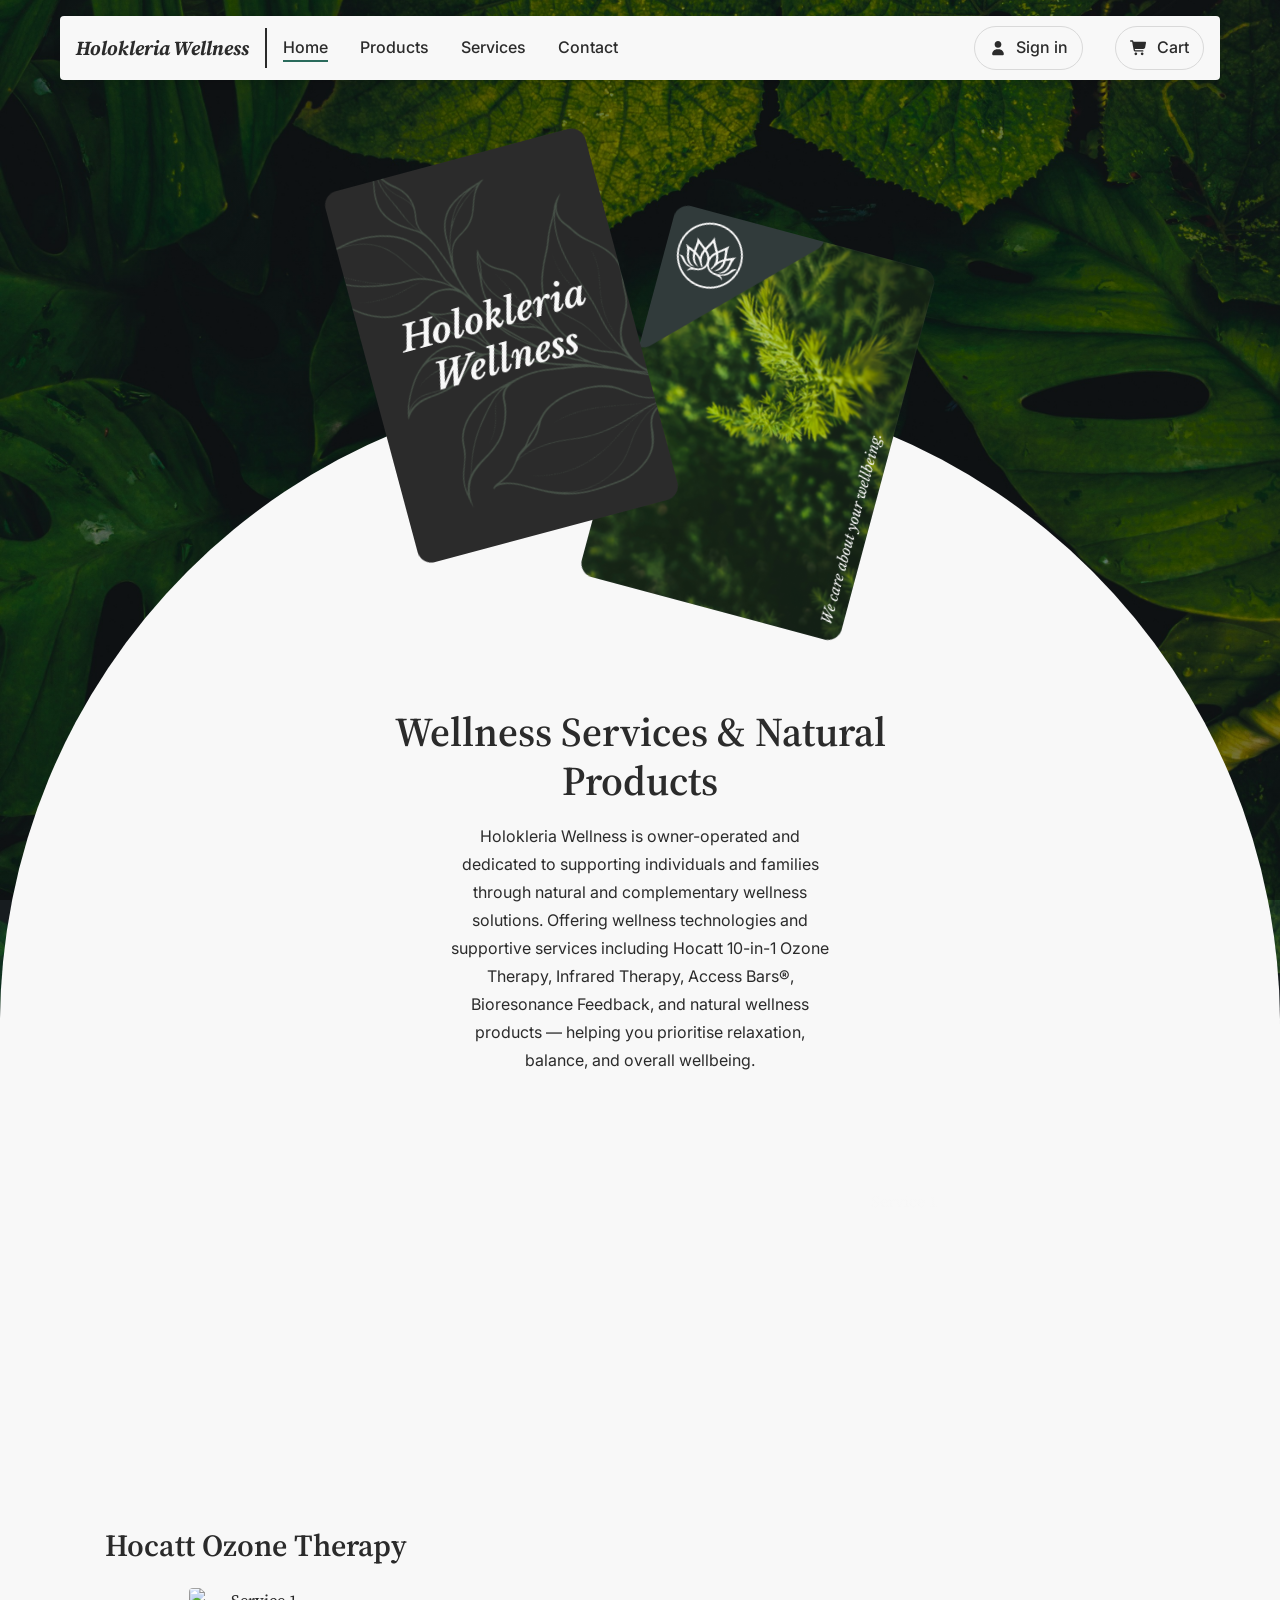
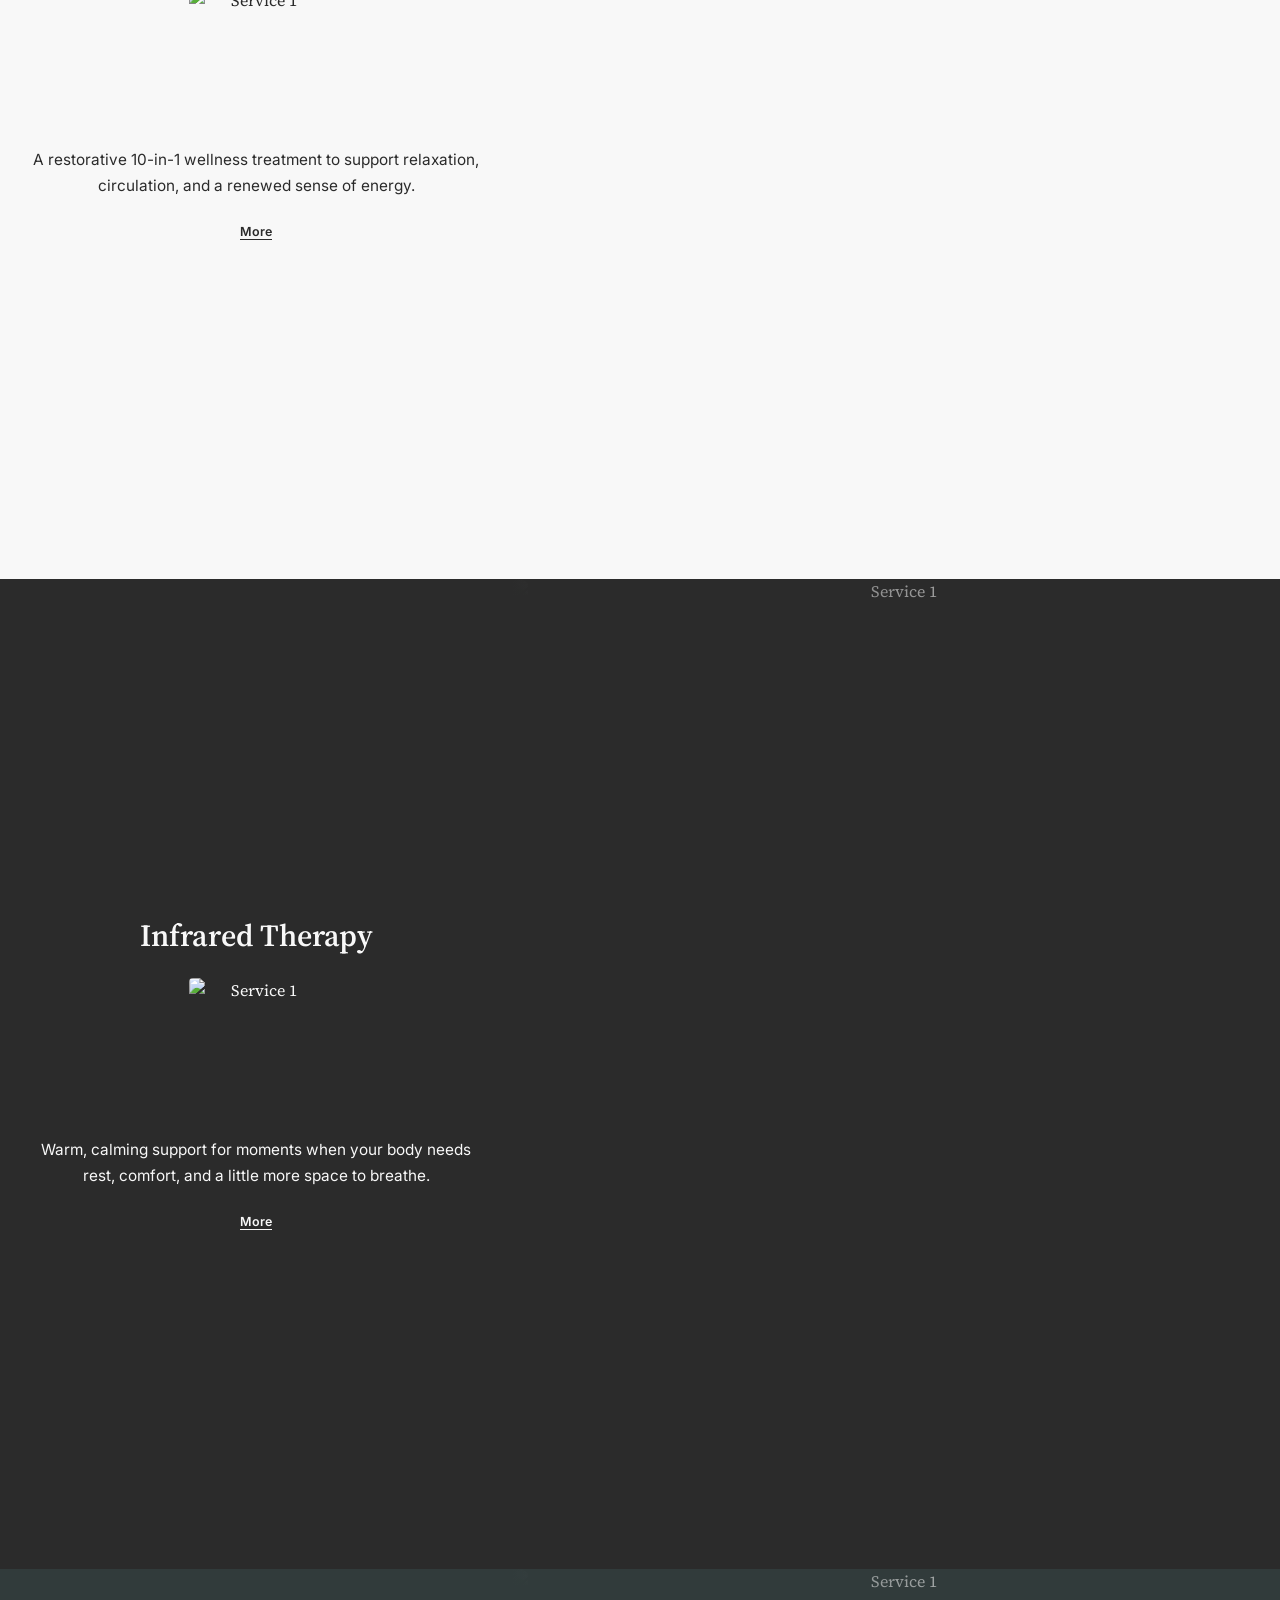
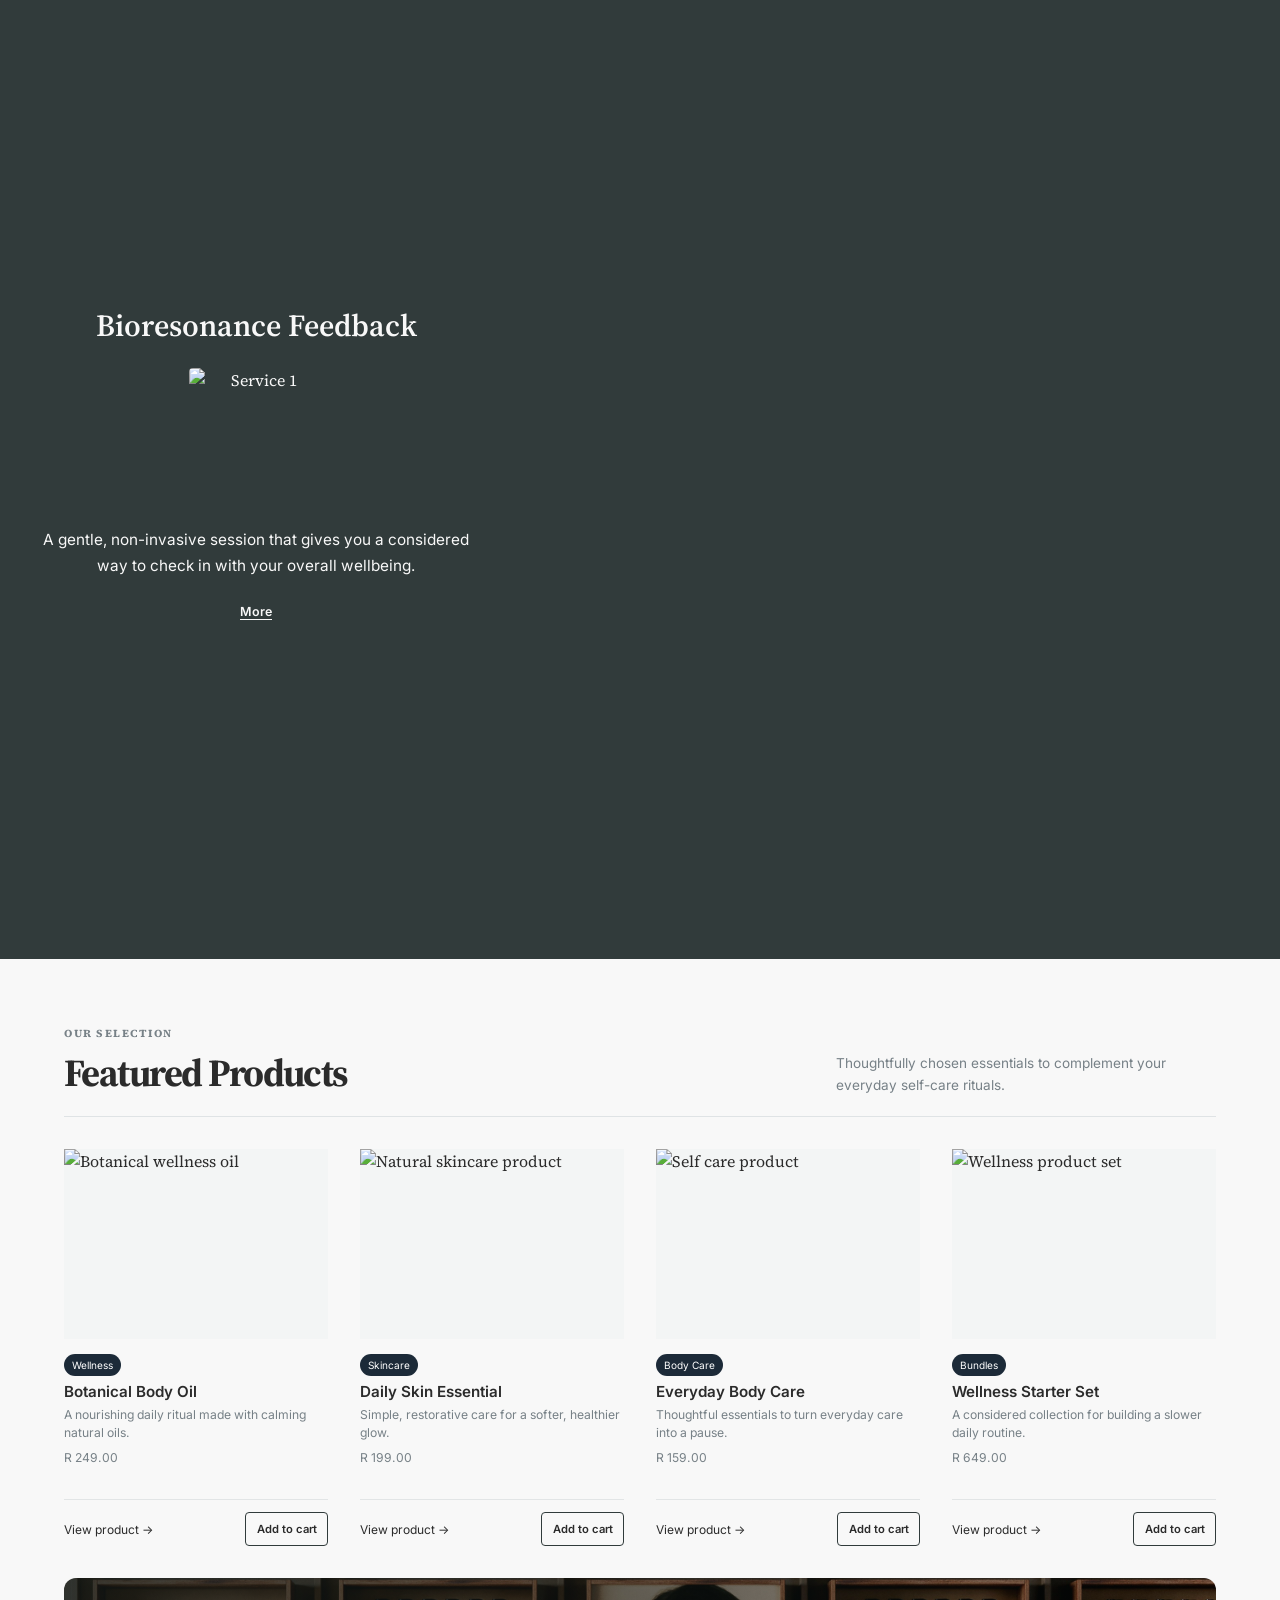
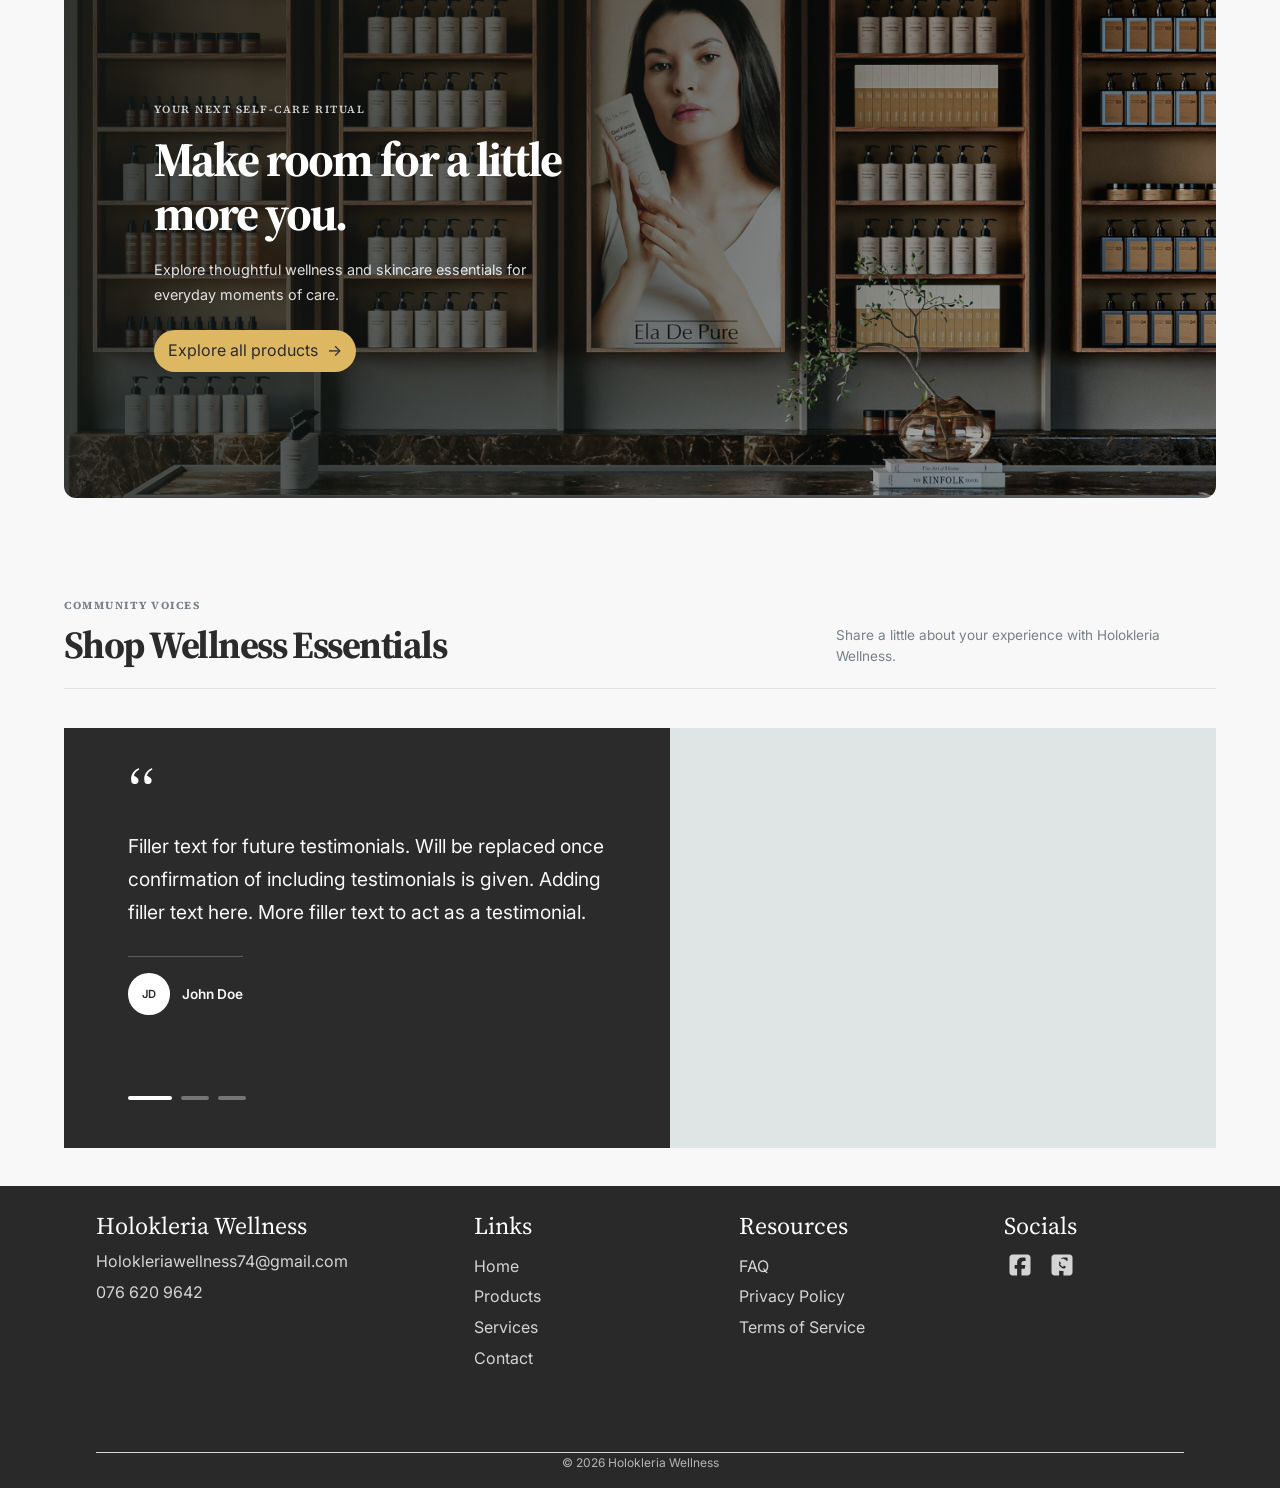
==== commit 9b81bf11: "Update wellness website pages and assets Co-authored-by: Copilot <223556219+Copilot@users.noreply.gi" ====
--- a/index.html
+++ b/index.html
@@ -6,24 +6,28 @@
     <meta name="viewport" content="width=device-width, initial-scale=1.0">
 
     <!-- SEO -->
-    <meta name="description" content="Website description here">
-    <meta name="keywords" content="website, keywords">
-    <meta name="author" content="Your Name">
+    <meta name="description" content="Holokleria Wellness offers complementary wellness services and natural self-care products in Klein Brak River, Mossel Bay.">
 
     <!-- Title -->
-    <title>Holokleria Wellness</title>
+    <title>Holokleria Wellness | Wellness Services &amp; Products</title>
 
     <!-- CSS -->
     <link rel="stylesheet" href="css/global/global.css">
+    <link rel="stylesheet" href="css/products/product-cards.css">
     <link rel="stylesheet" href="css/home/home.css">
 
     <!-- Favicon -->
-    <link rel="icon" type="image/x-icon" href="favicon.ico">
+    <link rel="apple-touch-icon" sizes="180x180" href="/images/favicon/apple-touch-icon.png">
+    <link rel="icon" type="image/png" sizes="32x32" href="/images/favicon/favicon-32x32.png">
+    <link rel="icon" type="image/png" sizes="16x16" href="/images/favicon/favicon-16x16.png">
+    <link rel="icon" href="/images/favicon/favicon.ico">
+    <link rel="manifest" href="/images/favicon/site.webmanifest">
+    <meta name="theme-color" content="#2B2B2B">
 
     <!-- Fonts -->
     <link rel="preconnect" href="https://fonts.googleapis.com">
     <link rel="preconnect" href="https://fonts.gstatic.com" crossorigin>
-    <link href="https://fonts.googleapis.com/css2?family=Inter:ital,opsz,wght@0,14..32,100..900;1,14..32,100..900&family=Libre+Baskerville:ital,wght@0,400..700;1,400..700&display=swap" rel="stylesheet">
+    <link href="https://fonts.googleapis.com/css2?family=Inter:ital,opsz,wght@0,14..32,100..900;1,14..32,100..900&family=Source+Serif+4:ital,opsz,wght@0,8..60,200..900;1,8..60,200..900&display=swap" rel="stylesheet">
 </head>
 <body>
 
@@ -44,15 +48,7 @@
             </div>
             <div class="nav-group nav-actions-group">
                     <ul class="nav-right">
-                    <li>
-                        <a href="login.html" class="nav-action-link btn-green" aria-label="Log in">
-                            <svg class="nav-icon" viewBox="0 0 640 640" aria-hidden="true">
-                                <path d="M320 312C386.3 312 440 258.3 440 192C440 125.7 386.3 72 320 72C253.7 72 200 125.7 200 192C200 258.3 253.7 312 320 312zM290.3 368C191.8 368 112 447.8 112 546.3C112 562.7 125.3 576 141.7 576L498.3 576C514.7 576 528 562.7 528 546.3C528 447.8 448.2 368 349.7 368L290.3 368z" fill="currentColor"/>
-                            </svg>
-                            <span>Log in</span>
-                        </a>
-                    </li>
-                    <li>
+                    <li><a href="login.html" class="nav-action-link btn-green" aria-label="Sign in"><svg class="nav-icon" viewBox="0 0 640 640" aria-hidden="true"><path d="M320 312C386.3 312 440 258.3 440 192C440 125.7 386.3 72 320 72C253.7 72 200 125.7 200 192C200 258.3 253.7 312 320 312zM290.3 368C191.8 368 112 447.8 112 546.3C112 562.7 125.3 576 141.7 576L498.3 576C514.7 576 528 562.7 528 546.3C528 447.8 448.2 368 349.7 368L290.3 368z" fill="currentColor"/></svg><span>Sign in</span></a></li><li>
                         <a href="cart.html" class="nav-action-link btn-green" aria-label="Cart">
                             <svg class="nav-icon" viewBox="0 0 640 640" aria-hidden="true">
                                 <path d="M24 48C10.7 48 0 58.7 0 72C0 85.3 10.7 96 24 96L69.3 96C73.2 96 76.5 98.8 77.2 102.6L129.3 388.9C135.5 423.1 165.3 448 200.1 448L456 448C469.3 448 480 437.3 480 424C480 410.7 469.3 400 456 400L200.1 400C188.5 400 178.6 391.7 176.5 380.3L171.4 352L475 352C505.8 352 532.2 330.1 537.9 299.8L568.9 133.9C572.6 114.2 557.5 96 537.4 96L124.7 96L124.3 94C119.5 67.4 96.3 48 69.2 48L24 48zM208 576C234.5 576 256 554.5 256 528C256 501.5 234.5 480 208 480C181.5 480 160 501.5 160 528C160 554.5 181.5 576 208 576zM432 576C458.5 576 480 554.5 480 528C480 501.5 458.5 480 432 480C405.5 480 384 501.5 384 528C384 554.5 405.5 576 432 576z" fill="currentColor"/>
@@ -62,9 +58,9 @@
                     </li>
                     <li class="nav-menu-toggle-item">
                         <button class="nav-menu-toggle" type="button" aria-label="Open navigation" aria-expanded="false" aria-controls="primary-navigation">
-                        <svg class="nav-hamburger" xmlns="http://www.w3.org/2000/svg" viewBox="0 0 640 640" aria-hidden="true">
-                            <path d="M96 160C96 142.3 110.3 128 128 128L512 128C529.7 128 544 142.3 544 160C544 177.7 529.7 192 512 192L128 192C110.3 192 96 177.7 96 160zM96 320C96 302.3 110.3 288 128 288L512 288C529.7 288 544 302.3 544 320C544 337.7 529.7 352 512 352L128 352C110.3 352 96 337.7 96 320zM544 480C544 497.7 529.7 512 512 512L128 512C110.3 512 96 497.7 96 480C96 462.3 110.3 448 128 448L512 448C529.7 448 544 462.3 544 480z"/>
-                        </svg>
+                            <svg class="nav-hamburger" xmlns="http://www.w3.org/2000/svg" viewBox="0 0 640 640" aria-hidden="true">
+                                <path d="M96 160C96 142.3 110.3 128 128 128L512 128C529.7 128 544 142.3 544 160C544 177.7 529.7 192 512 192L128 192C110.3 192 96 177.7 96 160zM96 320C96 302.3 110.3 288 128 288L512 288C529.7 288 544 302.3 544 320C544 337.7 529.7 352 512 352L128 352C110.3 352 96 337.7 96 320zM544 480C544 497.7 529.7 512 512 512L128 512C110.3 512 96 497.7 96 480C96 462.3 110.3 448 128 448L512 448C529.7 448 544 462.3 544 480z" fill="currentColor"/>
+                            </svg>
                         </button>
                     </li>
                     </ul>
@@ -74,20 +70,22 @@
 
     <!-- Main Content -->
     <main>
-        <section class="hero">
-        </section>
-
-        <div class="mainb">
-            <div class="aboutcb">
-                <img src="images/Home/Hero/cardb.png" width="299" height="427" alt="Holokleria Wellness Logo">
-            </div>
-            <div class="aboutcf">
-                <img src="images/Home/Hero/cardf.png" width="299" height="427" alt="Holokleria Wellness Logo">
-            </div>
-
+        <div class="background-hero">
+            <section class="aboutcards">
+                <div class="aboutcf">
+                    <img src="images/home/about/cardf.png" width="299" height="427" alt="Holokleria Wellness Logo">
+                </div>
+                <div class="aboutcb">
+                    <img src="images/home/about/cardb.png" width="299" height="427" alt="Holokleria Wellness Logo">
+                </div>
+            </section>
+
+            <div class="mainb">
             <section class="about sectiontb">
-                <h2>Holokleria Wellness</h2>
-                <p>Owner-operated and dedicated to supporting individuals and families through natural and complementary wellness solutions. Offering wellness technologies and supportive services including Hocatt 10-in-1 Ozone Therapy, Infrared Therapy, Access Bars®, Bioresonance Feedback, and natural wellness products — helping you prioritise relaxation, balance, and overall wellbeing.</p>
+                <div class="slide-in">
+                    <h1>Wellness Services &amp; Natural Products</h1>
+                    <p>Holokleria Wellness is owner-operated and dedicated to supporting individuals and families through natural and complementary wellness solutions. Offering wellness technologies and supportive services including Hocatt 10-in-1 Ozone Therapy, Infrared Therapy, Access Bars®, Bioresonance Feedback, and natural wellness products — helping you prioritise relaxation, balance, and overall wellbeing.</p>
+                </div>
             </section>
 
             <section class="services sectiontb">
@@ -131,40 +129,43 @@
                 </div>
             </section>
         </div>
+    </div>
+
+
 
         <section class="products sectionlr sectiontb ">
-            <div class="home-section-heading">
+            <div class="section-heading slide-in">
                 <div>
-                    <span class="home-eyebrow">Our selection</span>
-                    <h2>Featured Products</h2>
+                    <span class="section-eyebrow">Our selection</span>
+                    <h2 class="section-title">Featured Products</h2>
                 </div>
                 <p>Thoughtfully chosen essentials to complement your everyday self-care rituals.</p>
             </div>
             <!-- Placeholder ZAR prices; replace with final prices before launch. -->
             <div class="product-grid">
-                <article class="product-card">
+                <article class="product-card slide-in">
                     <div class="product-card-image"><img src="images/Products/products/mockup-free-_DX721wJ5_o-unsplash.jpg" alt="Botanical wellness oil" class="product-image"></div>
                     <div class="product-info"><span class="product-tag">Wellness</span><h3>Botanical Body Oil</h3><p>A nourishing daily ritual made with calming natural oils.</p><p class="product-price">R 249.00</p><div class="product-card-actions"><a href="products.html" class="product-link">View product <span aria-hidden="true">&#8594;</span></a><button class="add-to-cart" type="button" aria-label="Add Botanical Body Oil to cart">Add to cart</button></div></div>
                 </article>
 
-                <article class="product-card">
+                <article class="product-card slide-in">
                     <div class="product-card-image"><img src="images/Products/products/mockup-free-TubVvARwFms-unsplash.jpg" alt="Natural skincare product" class="product-image"></div>
                     <div class="product-info"><span class="product-tag">Skincare</span><h3>Daily Skin Essential</h3><p>Simple, restorative care for a softer, healthier glow.</p><p class="product-price">R 199.00</p><div class="product-card-actions"><a href="products.html" class="product-link">View product <span aria-hidden="true">&#8594;</span></a><button class="add-to-cart" type="button" aria-label="Add Daily Skin Essential to cart">Add to cart</button></div></div>
                 </article>
 
-                <article class="product-card">
+                <article class="product-card slide-in">
                     <div class="product-card-image"><img src="images/Products/products/mockup-free-Km2kpMfp804-unsplash.jpg" alt="Self care product" class="product-image"></div>
                     <div class="product-info"><span class="product-tag">Body Care</span><h3>Everyday Body Care</h3><p>Thoughtful essentials to turn everyday care into a pause.</p><p class="product-price">R 159.00</p><div class="product-card-actions"><a href="products.html" class="product-link">View product <span aria-hidden="true">&#8594;</span></a><button class="add-to-cart" type="button" aria-label="Add Everyday Body Care to cart">Add to cart</button></div></div>
                 </article>
 
-                <article class="product-card">
+                <article class="product-card slide-in">
                     <div class="product-card-image"><img src="images/Products/products/mockup-free-1qT5k49jJmc-unsplash.jpg" alt="Wellness product set" class="product-image"></div>
                     <div class="product-info"><span class="product-tag">Bundles</span><h3>Wellness Starter Set</h3><p>A considered collection for building a slower daily routine.</p><p class="product-price">R 649.00</p><div class="product-card-actions"><a href="products.html" class="product-link">View product <span aria-hidden="true">&#8594;</span></a><button class="add-to-cart" type="button" aria-label="Add Wellness Starter Set to cart">Add to cart</button></div></div>
                 </article>
             </div>
 
             <div class="product-hero">
-                <div class="product-hero-content">
+                <div class="product-hero-content slide-in">
                     <span class="product-hero-eyebrow">Your next self-care ritual</span>
                     <h3>Make room for a little more you.</h3>
                     <p>Explore thoughtful wellness and skincare essentials for everyday moments of care.</p>
@@ -174,14 +175,14 @@
         </section>
 
         <section class="testimonials sectiontb sectionlr">
-            <div class="home-section-heading">
+            <div class="section-heading slide-in">
                 <div>
-                    <span class="home-eyebrow">Community voices</span>
-                    <h2 class="testimonial-title">What do you have to say?</h2>
+                    <span class="section-eyebrow">Community voices</span>
+                    <h2 class="section-title">Shop Wellness Essentials</h2>
                 </div>
                 <p>Share a little about your experience with Holokleria Wellness.</p>
             </div>
-            <div class="testimonial-card">
+            <div class="testimonial-card slide-in">
                 <div class="testimonial-indicators" aria-label="Testimonial Selector">
                     <button class="testimonial-indicator active" data-index="0" aria-label="Show testimonial 1"></button>
                     <button class="testimonial-indicator" data-index="1" aria-label="Show testimonial 2"></button>
@@ -212,8 +213,8 @@
             <!-- Brand / Contact -->
             <div class="footer-brand">
                 <h4>Holokleria Wellness</h4>
-                <p>@gmail.com</p>
-                <p>076 620 9642</p>
+                <p><a href="mailto:Holokleriawellness74@gmail.com">Holokleriawellness74@gmail.com</a></p>
+                <p><a href="tel:+27766209642">076 620 9642</a></p>
             </div>
 
             <!-- Links -->
@@ -233,25 +234,17 @@
                 <a href="terms.html">Terms of Service</a>
             </div>
 
-            <!-- Socials -->
             <div class="footer-social">
                 <h4>Socials</h4>
-
-                <div class="social-icons">
-                    <a href="#" aria-label="Facebook">
-                        <img src="images/social/facebook.svg" alt="">
-                    </a>
-
-                    <a href="#" aria-label="WhatsApp">
-                        <img src="images/social/whatsapp.svg" alt="">
-                    </a>
-                </div>
-            </div>
-
+                <div class="social-icons" aria-label="Social media links">
+                    <a class="social-icon" href="#" aria-label="Facebook"><svg xmlns="http://www.w3.org/2000/svg" viewBox="0 0 448 512" aria-hidden="true"><path d="M64 32C28.7 32 0 60.7 0 96L0 416c0 35.3 28.7 64 64 64l98.2 0 0-145.8-52.8 0 0-78.2 52.8 0 0-33.7c0-87.1 39.4-127.5 125-127.5 16.2 0 44.2 3.2 55.7 6.4l0 70.8c-6-.6-16.5-1-29.6-1-42 0-58.2 15.9-58.2 57.2l0 27.8 83.6 0-14.4 78.2-69.3 0 0 145.8 129 0c35.3 0 64-28.7 64-64l0-320c0-35.3-28.7-64-64-64L64 32z"/></svg></a>
+                    <a class="social-icon" href="https://wa.me/27766209642" aria-label="WhatsApp" target="_blank" rel="noopener noreferrer"><svg xmlns="http://www.w3.org/2000/svg" viewBox="0 0 448 512" aria-hidden="true"><path d="M92.1 254.6c0 24.9 7 49.2 20.2 70.1l3.1 5-13.3 48.6 49.9-13.1 4.8 2.9c20.2 12 43.4 18.4 67.1 18.4l.1 0c72.6 0 133.3-59.1 133.3-131.8 0-35.2-15.2-68.3-40.1-93.2-25-25-58-38.7-93.2-38.7-72.7 0-131.8 59.1-131.9 131.8zM274.8 330c-12.6 1.9-22.4 .9-47.5-9.9-36.8-15.9-61.8-51.5-66.9-58.7-.4-.6-.7-.9-.8-1.1-2-2.6-16.2-21.5-16.2-41 0-18.4 9-27.9 13.2-32.3 .3-.3 .5-.5 .7-.8 3.6-4 7.9-5 10.6-5 2.6 0 5.3 0 7.6 .1l.8 0c2.3 0 5.2 0 8.1 6.8 1.2 2.9 3 7.3 4.9 11.8 3.3 8 6.7 16.3 7.3 17.6 1 2 1.7 4.3 .3 6.9-3.4 6.8-6.9 10.4-9.3 13-3.1 3.2-4.5 4.7-2.3 8.6 15.3 26.3 30.6 35.4 53.9 47.1 4 2 6.3 1.7 8.6-1 2.3-2.6 9.9-11.6 12.5-15.5 2.6-4 5.3-3.3 8.9-2s23.1 10.9 27.1 12.9c.8 .4 1.5 .7 2.1 1 2.8 1.4 4.7 2.3 5.5 3.6 .9 1.9 .9 9.9-2.4 19.1-3.3 9.3-19.1 17.7-26.7 18.8zM448 96c0-35.3-28.7-64-64-64L64 32C28.7 32 0 60.7 0 96L0 416c0 35.3 28.7 64 64 64l98.2 0 0-145.8-52.8 0 0-78.2 52.8 0 0-33.7c0-87.1 39.4-127.5 125-127.5 16.2 0 44.2 3.2 55.7 6.4l0 70.8c-6-.6-16.5-1-29.6-1-42 0-58.2 15.9-58.2 57.2l0 27.8 83.6 0-14.4 78.2-69.3 0 0 145.8 129 0c35.3 0 64-28.7 64-64l0-320c0-35.3-28.7-64-64-64L64 32z"/></svg></a>
+                </div>
+            </div>
         </div>
 
         <div class="footer-bottom">
-            <p>&copy; 2026 Holokleria Wellness</p>
+            <p>&copy; <span data-current-year>2026</span> Holokleria Wellness</p>
         </div>
 
     </footer>
--- a/css/global/global.css
+++ b/css/global/global.css
@@ -26,7 +26,7 @@
 
     /* Typography */
 
-    --font-primary: "Libre Baskerville", sans-serif;
+    --font-primary: "Source Serif 4", serif;
     --font-secondary: "Inter", sans-serif;
 
     --font-size-xs: .75rem;
@@ -81,6 +81,7 @@
     --transition-fast: .2s ease;
     --transition-normal: .3s ease;
     --transition-slow: .5s ease;
+    --transparent: transparent;
 
     /* Container */
 
@@ -105,6 +106,38 @@
 .sectionlr {
     padding-left: clamp(1rem, 5vw, 10rem);
     padding-right: clamp(1rem, 5vw, 10rem);
+}
+
+.section-heading {
+    display: flex;
+    align-items: flex-end;
+    justify-content: space-between;
+    gap: 2rem;
+    margin-bottom: 30px;
+    border-bottom: 1px solid #dfe3e5;
+    padding-bottom: 20px;
+}
+
+.section-heading p {
+    max-width: 380px;
+    margin: 0;
+    color: #778187;
+    font: 0.85rem/1.6 var(--font-secondary);
+}
+
+.section-title {
+    margin: 0;
+    font: 700 clamp(1.7rem, 3vw, 2.5rem)/1.2 var(--font-primary);
+    letter-spacing: -0.04em;
+}
+
+.section-eyebrow {
+    display: block;
+    margin-bottom: 0.65rem;
+    color: #778187;
+    font: 700 0.68rem/1 var(--font-primary);
+    letter-spacing: 0.14em;
+    text-transform: uppercase;
 }
 
 .bg-green {
@@ -171,9 +204,9 @@
 
 .btn-black {
     width: 100%;
-    border: 1px solid var(--text-secondary);
+    border: 1px solid var(--text-primary);
     background: var(--transparent);
-    color: var(--text-secondary);
+    color: var(--text-primary);
     border-radius: 0.7rem;
     padding: 0.8rem 1rem;
     font-size: 1rem;
@@ -312,6 +345,7 @@
     align-items: center;
     padding: 12px 16px;
     border-radius: var(--radius-sm);
+    box-shadow: var(--shadow-md);
 }
 
 .navdivider {
@@ -370,7 +404,8 @@
     gap: .75rem;
     font-size: 1.25rem;
     font-weight: 700;
-    font-family: "Libre Baskerville", sans-serif;
+    font-family: var(--font-primary);
+    font-style: italic;
 }
 
 .nav-links {
@@ -394,7 +429,7 @@
     content: "";
 
     position: absolute;
-    left: 0;
+    left: 0.14px;
     bottom: -5px;
 
     width: 0%;
@@ -407,6 +442,21 @@
 
 .nav-links a:hover::after {
     width: 100%;
+}
+
+.nav-links a.active::after {
+    content: "";
+
+    position: absolute;
+    left: 0.14px;
+    bottom: -5px;
+
+    width: 100%;
+    height: 2px;
+
+    background: var(--accent-green);
+
+    transition: .3s ease;
 }
 
 .nav-hamburger {
@@ -534,15 +584,16 @@
 
     .navbar.is-menu-open .nav-links {
         display: flex;
-        height: 100%;
+        height: auto;
+        padding-bottom: 0;
     }
 
     .navbar.is-menu-open {
         height: 100vh;
         height: 100dvh;
-        grid-template-rows: auto minmax(0, 1fr) auto auto;
-        align-content: stretch;
-        row-gap: 0.5rem;
+        grid-template-rows: auto auto auto auto;
+        align-content: start;
+        row-gap: 0;
     }
 
     .navbar.is-menu-open .nav-right > li:not(.nav-menu-toggle-item) {
@@ -575,6 +626,12 @@
 }
 
 /* #endregion */
+
+
+.product-name-row p {
+    margin: 0;
+    font-size: 0.95rem;
+}
 
 /* Footer */
 /* #region */
@@ -610,6 +667,15 @@
     font-size: 1rem;
 }
 
+.footer-brand a {
+    color: inherit;
+    text-decoration: none;
+}
+
+.footer-brand a:hover {
+    text-decoration: underline;
+}
+
 /* Links */
 
 .footer-links {
@@ -633,25 +699,38 @@
 
 /* Socials */
 
-.footer-social {
-    display: flex;
-    flex-direction: column;
-}
-
 .social-icons {
     display: flex;
     gap: 10px;
-}
-
-.social-icons a {
-    display: flex;
+    margin-bottom: 0.5rem;
+}
+
+.social-icon {
+    display: inline-flex;
     align-items: center;
     justify-content: center;
-}
-
-.social-icons img {
-    width: 18px;
-    height: 18px;
+    width: 32px;
+    height: 32px;
+    color: white;
+    opacity: 0.8;
+    text-decoration: none;
+    transition: opacity 0.2s ease;
+}
+
+.social-icon:hover {
+    opacity: 1;
+}
+
+.social-icon:focus-visible {
+    outline: 2px solid currentColor;
+    outline-offset: 3px;
+}
+
+.social-icon svg {
+    display: block;
+    width: 24px;
+    height: 24px;
+    fill: currentColor;
 }
 
 /* Bottom */
@@ -682,10 +761,29 @@
         grid-template-columns: 1fr;
         gap: 25px;
     }
-
-    .footer-social {
-        margin-bottom: 10px;
-    }
-}
-
+}
+
+/* #endregion */
+
+/* Scroll reveal */
+/* #region */
+.js-enabled .slide-in {
+    opacity: 0;
+    transform: translateY(2rem);
+    transition: opacity 600ms ease, transform 600ms ease;
+}
+
+.js-enabled .slide-in.is-visible {
+    opacity: 1;
+    transform: translateY(0);
+}
+
+@media (prefers-reduced-motion: reduce) {
+    .js-enabled .slide-in,
+    .js-enabled .slide-in.is-visible {
+        opacity: 1;
+        transform: none;
+        transition: none;
+    }
+}
 /* #endregion */
--- a/css/products/product-cards.css
+++ b/css/products/product-cards.css
@@ -0,0 +1,104 @@
+/* Shared product card styles */
+.product-card {
+    min-width: 0;
+}
+
+.product-card-image {
+    height: 190px;
+    display: flex;
+    align-items: center;
+    justify-content: center;
+    overflow: hidden;
+    background: #f3f5f5;
+}
+
+.product-image {
+    width: 100%;
+    height: 100%;
+    object-fit: cover;
+    display: block;
+    transition: transform 0.35s ease;
+}
+
+.product-card:hover .product-image {
+    transform: scale(1.04);
+}
+
+.product-info {
+    padding-top: 12px;
+}
+
+.product-tag {
+    display: inline-block;
+    margin-bottom: 6px;
+    padding: 5px 8px;
+    border-radius: 999px;
+    background: #1c2a38;
+    color: #fff;
+    font: 0.63rem var(--font-secondary);
+}
+
+.product-info h3 {
+    margin: 0 0 5px;
+    font: 600 0.95rem var(--font-secondary);
+}
+
+.product-info p {
+    min-height: 38px;
+    margin: 0 0 5px;
+    color: #778187;
+    font: 0.76rem/1.45 var(--font-secondary);
+}
+
+.product-price {
+    margin: 0 0 8px;
+    color: var(--text-primary);
+    font: 600 0.9rem var(--font-secondary);
+}
+
+.product-card-actions {
+    display: flex;
+    align-items: center;
+    justify-content: space-between;
+    gap: 0.5rem;
+    margin-top: 12px;
+    padding-top: 12px;
+    border-top: 1px solid #e2e5e6;
+}
+
+.add-to-cart {
+    min-height: 34px;
+    padding: 0.45rem 0.65rem;
+    border: 1px solid var(--primary-color);
+    border-radius: var(--radius-sm);
+    background: transparent;
+    color: var(--text-primary);
+    font: 600 0.7rem var(--font-secondary);
+    white-space: nowrap;
+    cursor: pointer;
+    transition: background-color 0.2s ease, color 0.2s ease;
+}
+
+.add-to-cart:hover {
+    background: var(--primary-color);
+    color: var(--white);
+}
+
+.add-to-cart:focus-visible {
+    outline: 2px solid var(--accent-yellow);
+    outline-offset: 2px;
+}
+
+.product-link {
+    color: var(--text-primary);
+    font: 0.75rem var(--font-secondary);
+}
+
+.product-link span {
+    display: inline-block;
+    transition: transform 0.2s ease;
+}
+
+.product-link:hover span {
+    transform: translateX(4px);
+}
--- a/css/home/home.css
+++ b/css/home/home.css
@@ -1,16 +1,18 @@
 /* Hero */
 /* #region */
-.hero {
-    width: 100%;
-    height: 170vh;
+.background-hero {
+    --about-card-height: clamp(9rem, 30vw, 31.25rem);
+    position: relative;
+    width: 100%;
+    min-height: clamp(32rem, 72vh, 56rem);
     background-image:
-        linear-gradient(rgba(0, 0, 0, 0.6), rgba(0, 0, 0, 0.6)),
+        linear-gradient(rgba(0, 0, 0, 0.4), rgba(0, 0, 0, 0.4)),
         url("../../images/home/hero/vinayak-veer-U82PlfpYG3M-unsplash.jpg");
     background-size: cover;
-    background-position: center top;
+    background-position: center center;
     background-repeat: no-repeat;
-    display: flex;
-    justify-content: center;
+    background-attachment: fixed;
+    overflow: hidden;
 }
 
 /* #endregion */
@@ -18,14 +20,12 @@
 /* Main Body */
 /* #region */
 .mainb {
-    --about-card-height: max(145px, 22.7083vw);
-    --about-card-width: max(101.5px, 15.895vw);
     position: relative;
     width: 100%;
     height: auto;
     background-color: var(--bg-primary);
     border-radius: 1920px 1920px 0 0;
-    margin-top: -110vh;
+    overflow: hidden;
 }
 
 
@@ -33,27 +33,36 @@
 
 /* About Section */
 /* #region */
+.aboutcards {
+    width: 100%;
+    height: 80%;
+    position: relative;
+    display: flex;
+    justify-content: center;
+    gap: 0.5rem;
+    z-index: 2;
+    transform: translateY(40%);
+}
+
 .aboutcf {
     width: auto;
     height: var(--about-card-height);
-    position: absolute;
-    top: -5%;
-    left: calc(44% - var(--about-card-width) / 2);
     rotate: -15deg;
     object-fit: cover;
+    z-index: 3;
 }
 
 .aboutcb {
     width: auto;
     height: var(--about-card-height);
-    position: absolute;
-    top: -5%;
-    right: calc(40% - var(--about-card-width) / 2);
     rotate: 15deg;
     object-fit: cover;
+    z-index: 2;
+    transform: translateY(80px);
 }
 
 .aboutcf img, .aboutcb img {
+    display: block;
     width: auto;
     height: 100%;
     object-fit: cover;
@@ -62,28 +71,34 @@
 .about {
     width: 100%;
     text-align: center;
-    padding-top: calc(var(--about-card-height) + 53px);
+    padding-top: calc(var(--about-card-height) - 60px);
     padding-bottom: 60px;
     display: flex;
     flex-direction: column;
     align-items: center;
 }
 
-.about h2,
+.about > .slide-in {
+    width: 100%;
+}
+
+.about h1,
 .about p {
     width: min(30%, 600px);
     margin-left: auto;
     margin-right: auto;
 }
 
-.about h2 {
+.about h1 {
     width: min(40%, 650px);
-    font-size: clamp(1.5rem, 3vw, 2.5rem);
+    font-family: var(--font-primary);
+    font-size: clamp(1.7rem, 3.2vw, 2.7rem);
+    font-weight: 600;
 }
 
 .about p {
     width: min(30%, 600px);
-    font-size: clamp(0.9rem, 1.15vw, 1.05rem);
+    font-size: clamp(1rem, 1.25vw, 1.15rem);
     line-height: 1.75;
 }
 
@@ -122,7 +137,7 @@
 
 .service-card-content h3 {
     margin: 0;
-    font: 600 clamp(1.25rem, 2.4vw, 2rem)/1.2 var(--font-secondary);
+    font: 600 clamp(1.25rem, 2.4vw, 2rem)/1.2 var(--font-primary);
 }
 
 .service-card-content p {
@@ -205,36 +220,9 @@
     padding-right: clamp(1rem, 5vw, 10rem);
 }
 
-.home-section-heading {
-    width: 100%;
-    display: flex;
-    align-items: flex-end;
-    justify-content: space-between;
-    gap: 2rem;
-    border-bottom: 1px solid #dfe3e5;
-    padding-bottom: 20px;
-}
-
-.home-eyebrow {
-    display: block;
-    margin-bottom: 0.65rem;
-    color: #778187;
-    font: 0.68rem/1 var(--font-secondary);
-    letter-spacing: 0.14em;
-    text-transform: uppercase;
-}
-
-.home-section-heading h2 {
-    margin: 0;
-    font: 700 clamp(1.7rem, 3vw, 2.5rem) var(--font-secondary);
-    letter-spacing: -0.04em;
-}
-
-.home-section-heading p {
-    max-width: 380px;
-    margin: 0;
-    color: #778187;
-    font: 0.85rem/1.6 var(--font-secondary);
+.section-heading {
+    width: 100%;
+    margin-bottom: 0;
 }
 
 .product-grid {
@@ -243,115 +231,6 @@
     display: grid;
     grid-template-columns: repeat(4, minmax(220px, 1fr));
     gap: 2rem;
-}
-
-.product-card {
-    min-width: 0;
-}
-
-.product-card-image {
-    height: 190px;
-    display: flex;
-    align-items: center;
-    justify-content: center;
-    overflow: hidden;
-    background: #f3f5f5;
-}
-
-.product-image {
-    width: 100%;
-    height: 100%;
-    object-fit: cover;
-    display: block;
-    transition: transform 0.35s ease;
-}
-
-.product-card:hover .product-image {
-    transform: scale(1.04);
-}
-
-.product-info {
-    padding-top: 12px;
-}
-
-.product-tag {
-    display: inline-block;
-    margin-bottom: 6px;
-    padding: 3px 8px;
-    border-radius: 999px;
-    background: #1c2a38;
-    color: #fff;
-    font: 0.63rem var(--font-secondary);
-}
-
-.product-info h3 {
-    margin: 0 0 5px;
-    font: 600 0.95rem var(--font-secondary);
-}
-
-.product-info p {
-    min-height: 38px;
-    margin: 0 0 5px;
-    color: #778187;
-    font: 0.76rem/1.45 var(--font-secondary);
-}
-
-.product-price {
-    margin: 0 0 8px;
-    color: var(--text-primary);
-    font: 600 0.9rem var(--font-secondary);
-}
-
-.product-card-actions {
-    display: flex;
-    align-items: center;
-    justify-content: space-between;
-    gap: 0.5rem;
-    margin-top: 12px;
-    padding-top: 12px;
-    border-top: 1px solid #e2e5e6;
-}
-
-.add-to-cart {
-    min-height: 34px;
-    padding: 0.45rem 0.65rem;
-    border: 1px solid var(--primary-color);
-    border-radius: var(--radius-sm);
-    background: transparent;
-    color: var(--text-primary);
-    font: 600 0.7rem var(--font-secondary);
-    white-space: nowrap;
-    cursor: pointer;
-    transition: background-color 0.2s ease, color 0.2s ease;
-}
-
-.add-to-cart:hover {
-    background: var(--primary-color);
-    color: var(--white);
-}
-
-.add-to-cart:focus-visible {
-    outline: 2px solid var(--accent-yellow);
-    outline-offset: 2px;
-}
-
-.product-link {
-    color: var(--text-primary);
-    font: 0.75rem var(--font-secondary);
-}
-
-.product-link span {
-    display: inline-block;
-    transition: transform 0.2s ease;
-}
-
-.product-link:hover span {
-    transform: translateX(4px);
-}
-
-.product-name-row p {
-    margin: 0;
-    font-size: 0.95rem;
 }
 
 .product-hero {
@@ -385,7 +264,7 @@
 
 .product-hero-eyebrow {
     color: rgba(255, 255, 255, 0.78);
-    font: 600 0.68rem/1 var(--font-secondary);
+    font: 600 0.68rem/1 var(--font-primary);
     letter-spacing: 0.14em;
     text-transform: uppercase;
 }
@@ -393,7 +272,7 @@
 .product-hero h3 {
     margin: 0;
     color: var(--white);
-    font: 700 clamp(1.8rem, 4vw, 3rem)/1.12 var(--font-secondary);
+    font: 700 clamp(1.8rem, 4vw, 3rem)/1.12 var(--font-primary);
     letter-spacing: -0.04em;
 }
 
@@ -476,7 +355,7 @@
         padding-top: calc(var(--about-card-height) + 70px);
     }
 
-    .about h2 {
+    .about h1 {
         width: min(70%, 650px);
     }
 
@@ -529,7 +408,7 @@
         padding: calc(var(--about-card-height) + 65px) 1.25rem 2.5rem;
     }
 
-    .about h2,
+    .about h1,
     .about p {
         width: min(100%, 38rem);
     }
@@ -551,10 +430,6 @@
     display: flex;
     flex-direction: column;
     gap: clamp(1.5rem, 3vw, 2.5rem);
-}
-
-.testimonial-title {
-    margin: 0;
 }
 
 .testimonial-card {
@@ -618,7 +493,6 @@
     font-size: 4.5rem;
     line-height: 1;
     color: var(--white);
-    font-family: "Libre Baskerville", serif;
 }
 
 .testimonial-quote {
@@ -678,7 +552,7 @@
 }
 
 @media (max-width: 700px) {
-    .home-section-heading {
+    .section-heading {
         align-items: flex-start;
         flex-direction: column;
         gap: 14px;
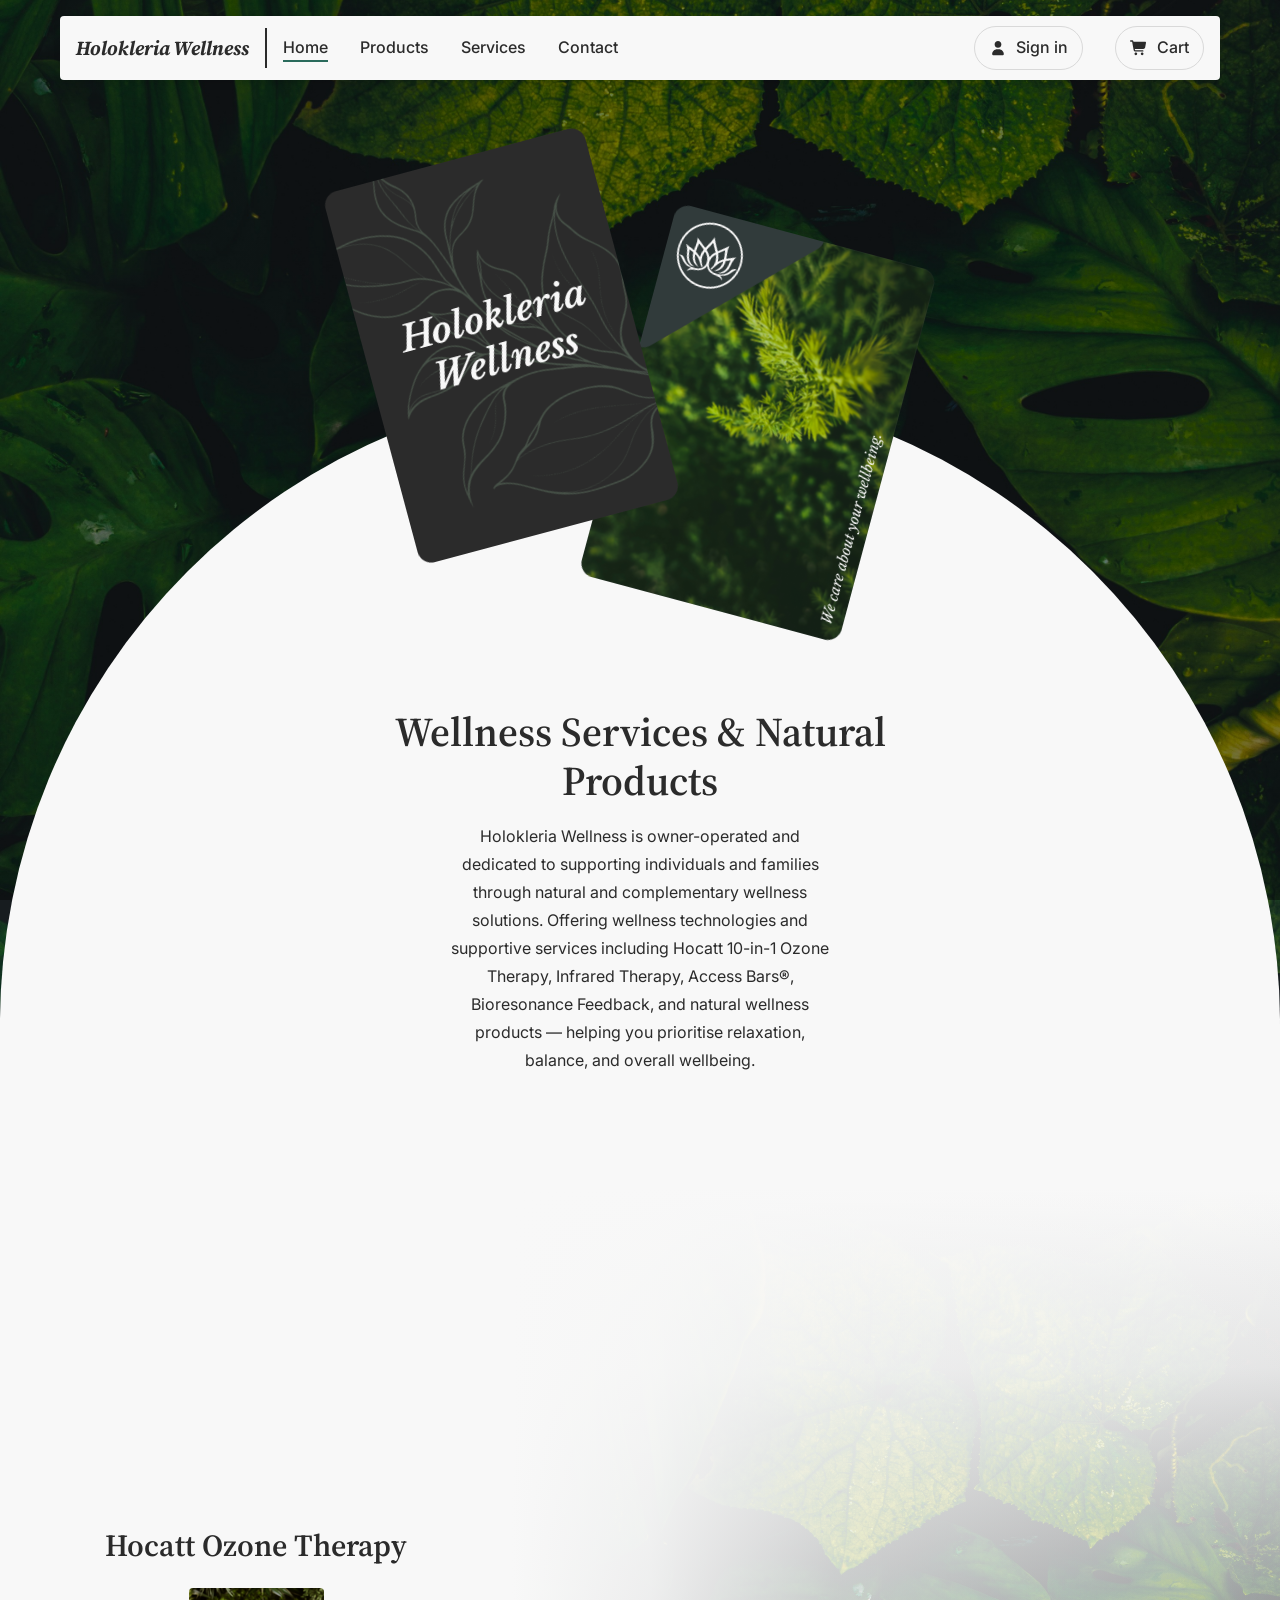
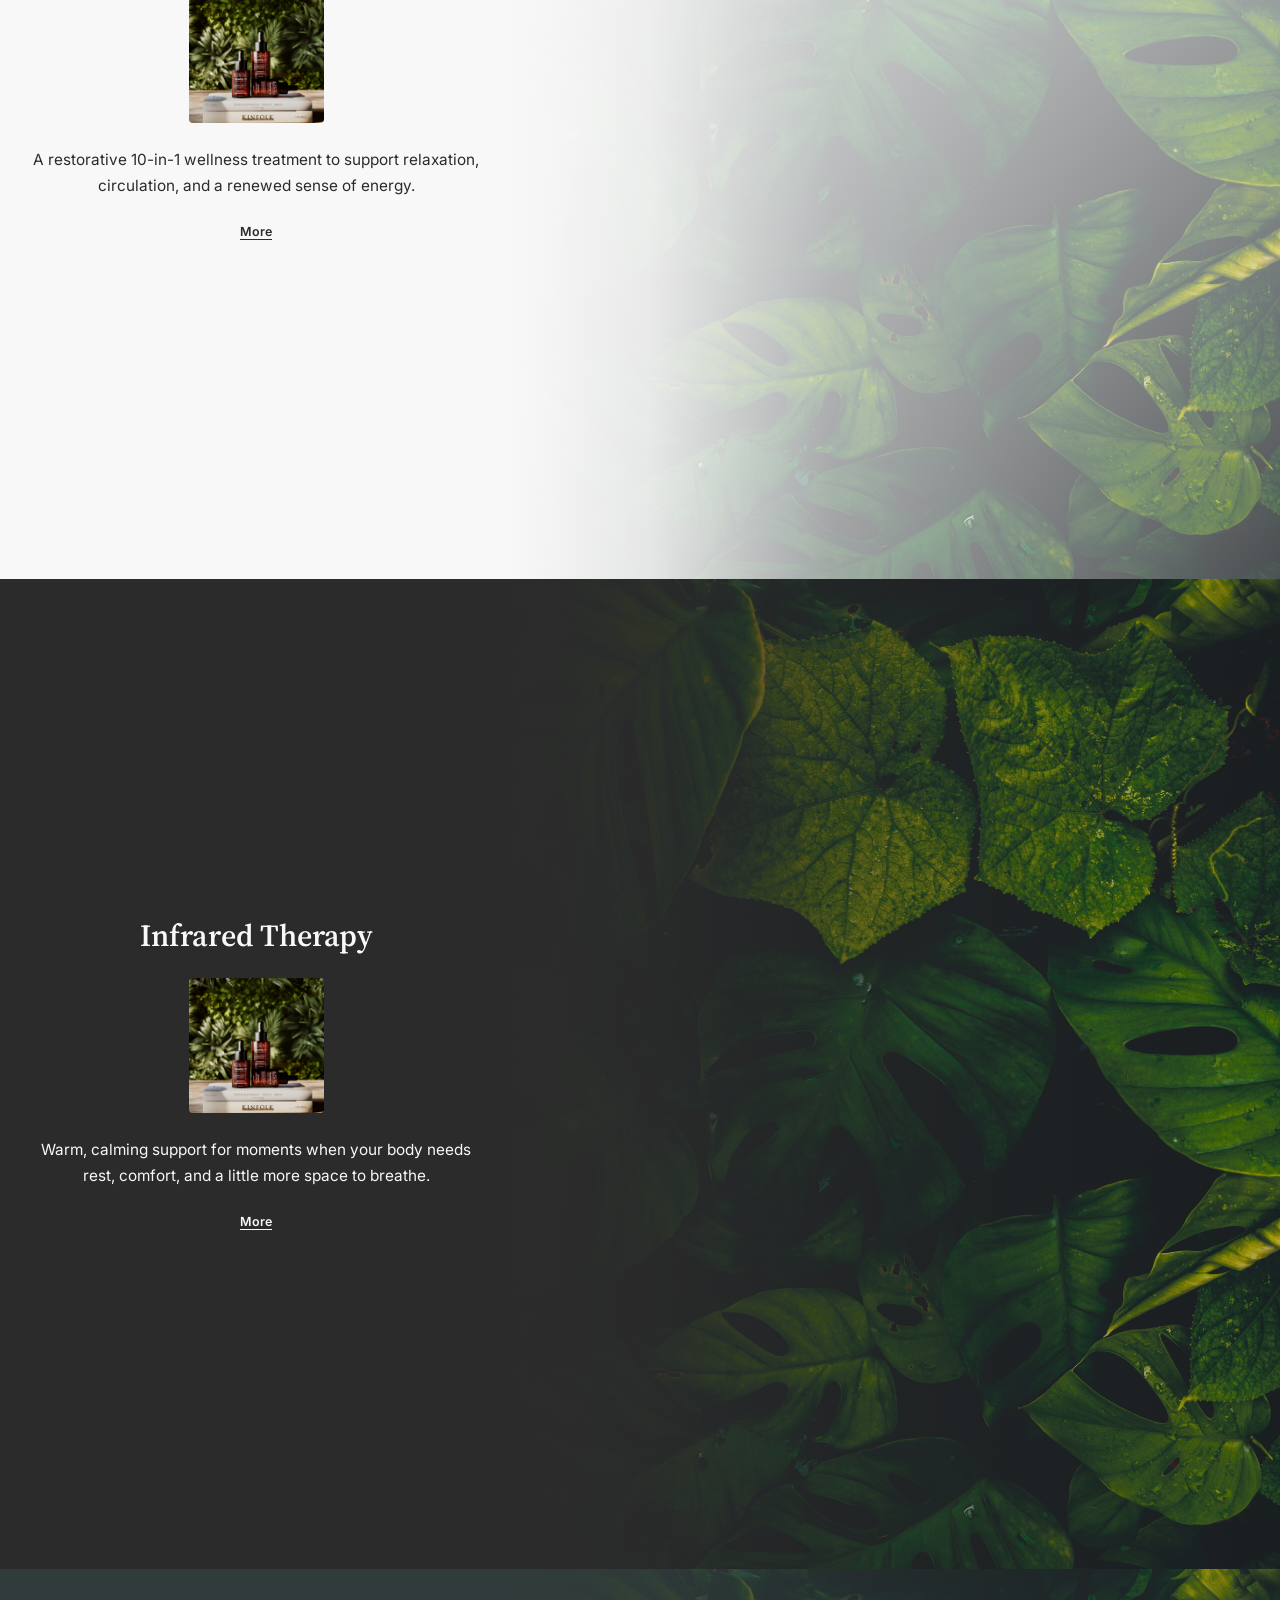
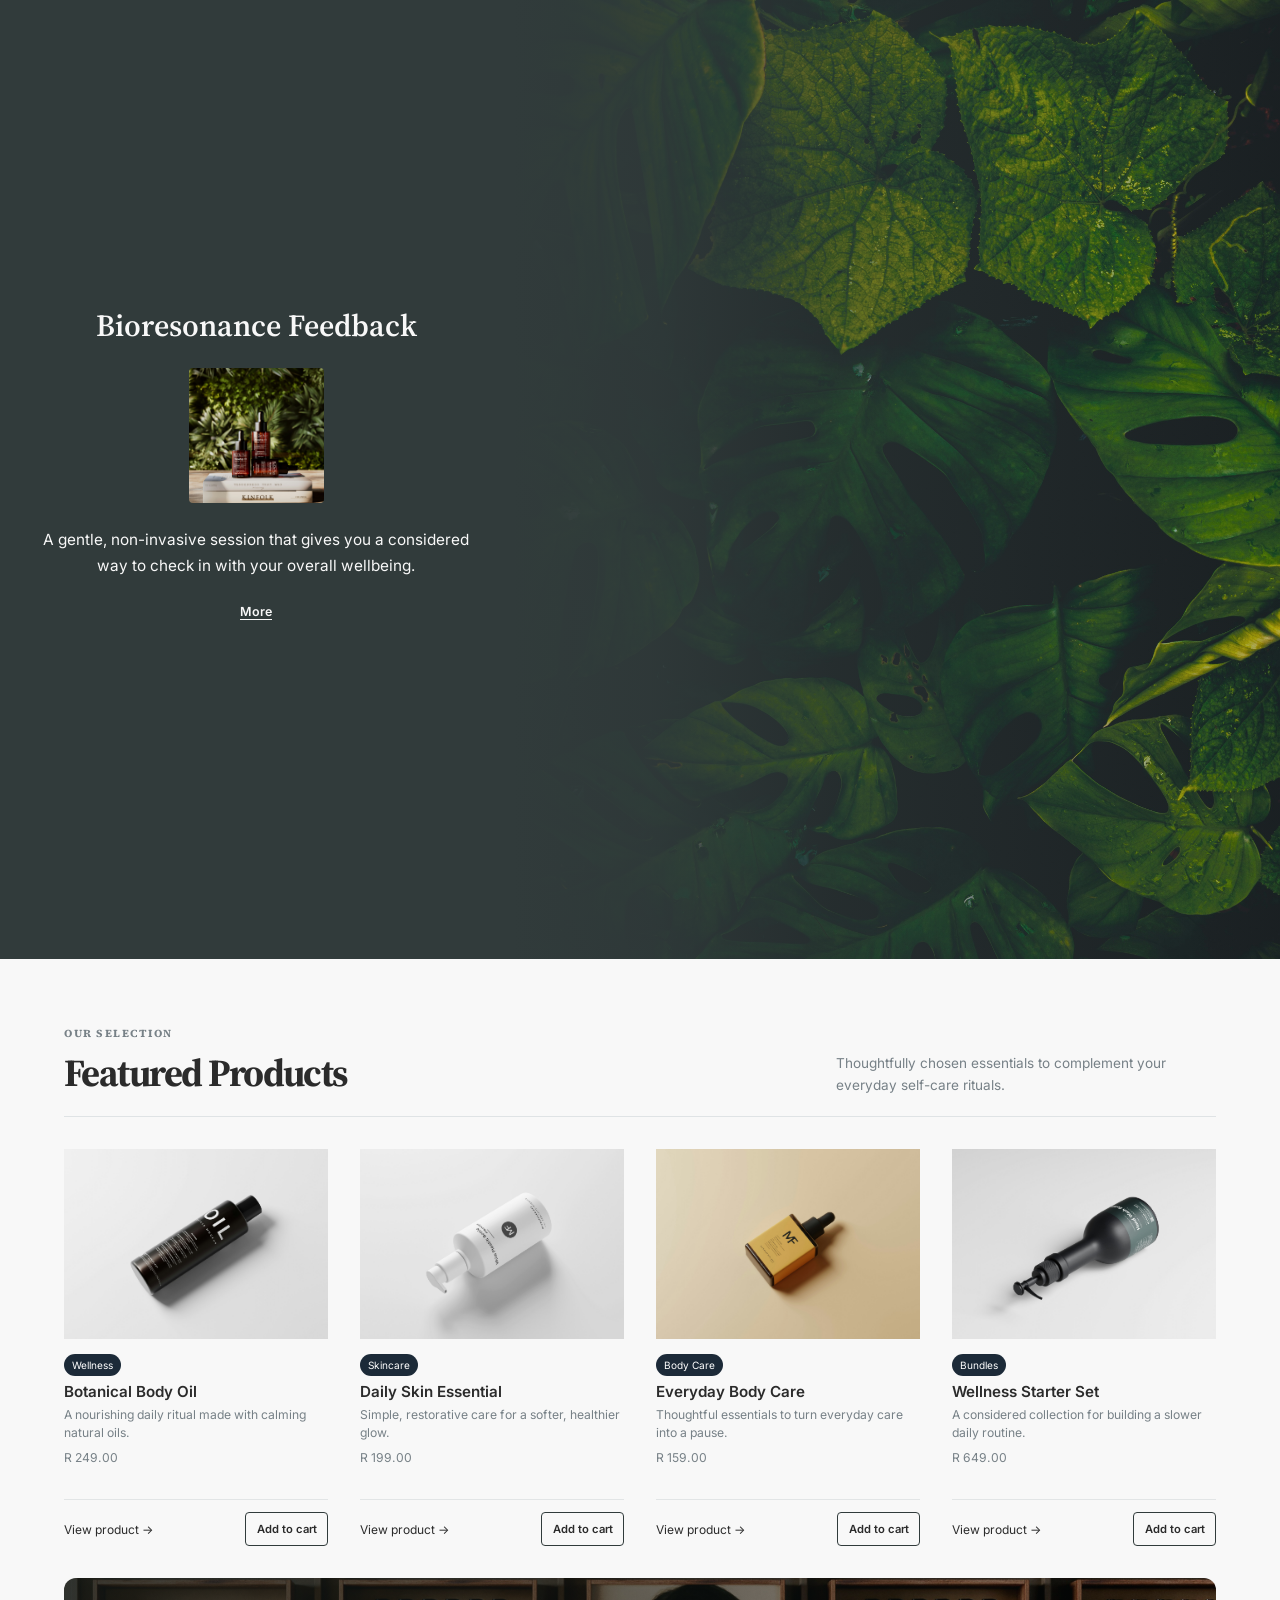
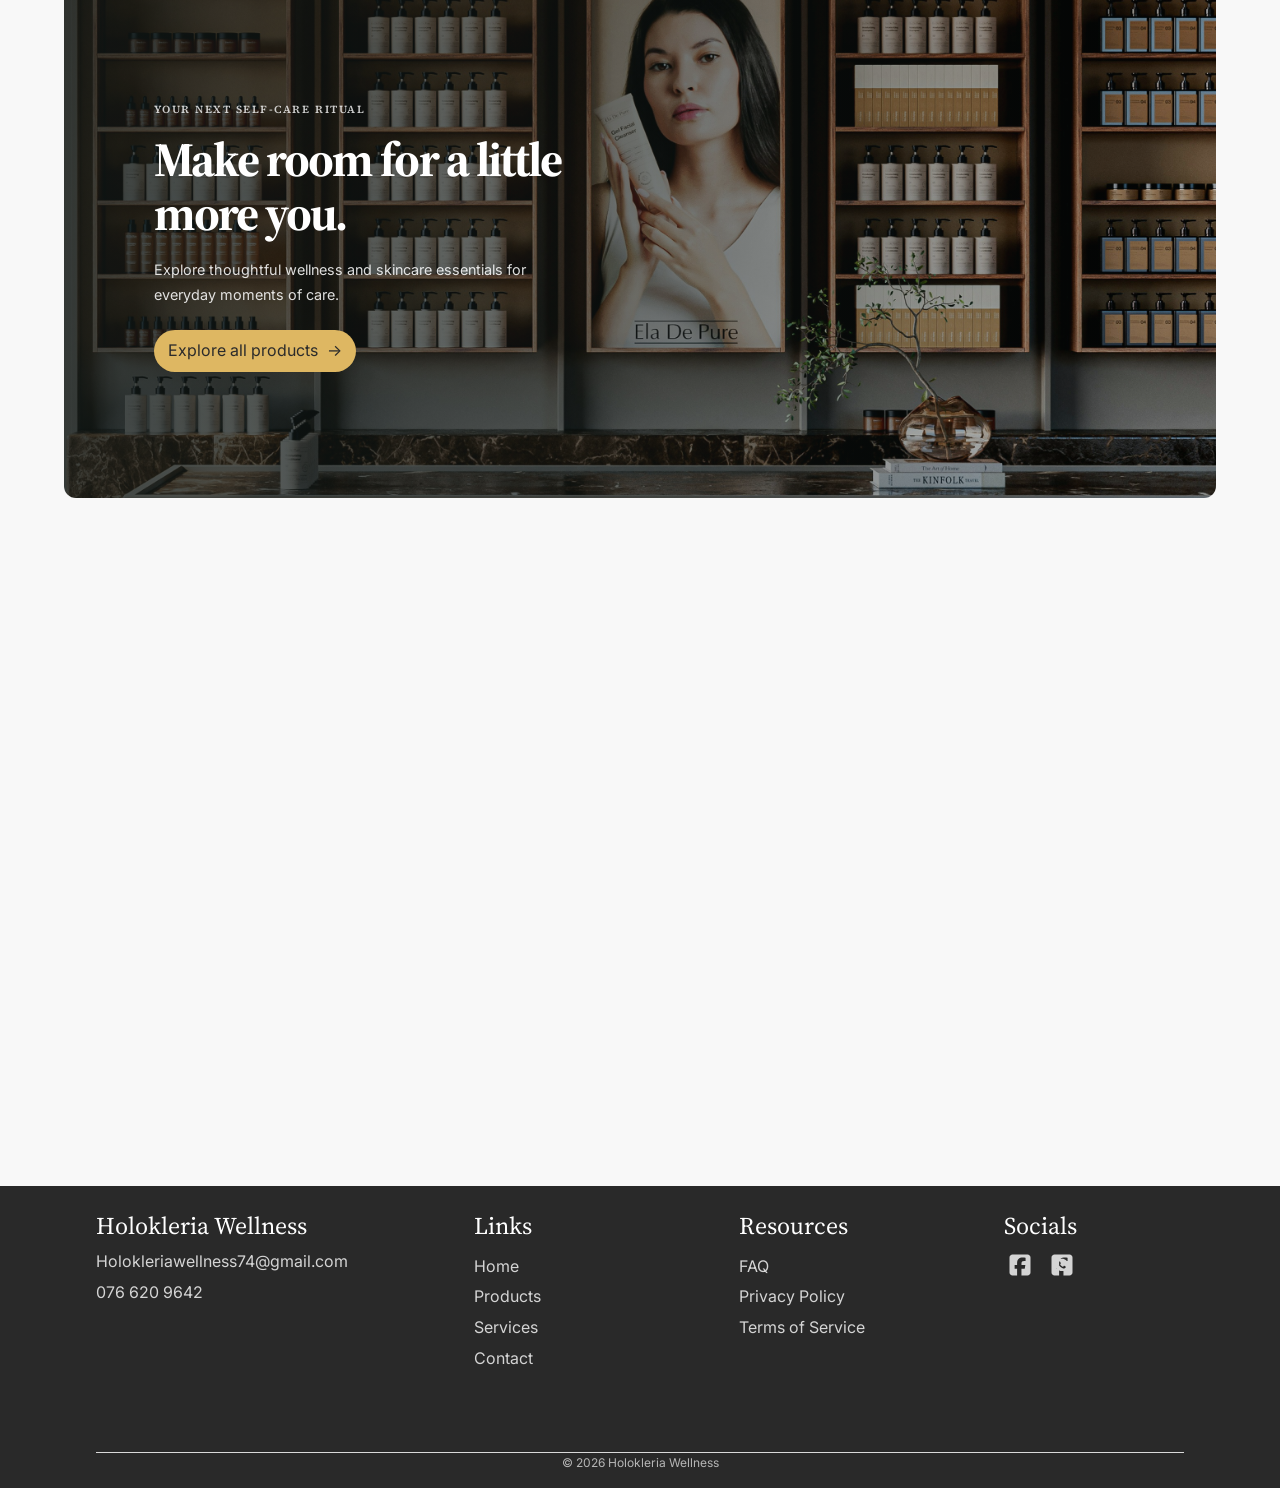
==== commit 888ab705: "Fix case-sensitive image paths Co-authored-by: Copilot <223556219+Copilot@users.noreply.github.com>" ====
--- a/index.html
+++ b/index.html
@@ -17,11 +17,11 @@
     <link rel="stylesheet" href="css/home/home.css">
 
     <!-- Favicon -->
-    <link rel="apple-touch-icon" sizes="180x180" href="/images/favicon/apple-touch-icon.png">
-    <link rel="icon" type="image/png" sizes="32x32" href="/images/favicon/favicon-32x32.png">
-    <link rel="icon" type="image/png" sizes="16x16" href="/images/favicon/favicon-16x16.png">
-    <link rel="icon" href="/images/favicon/favicon.ico">
-    <link rel="manifest" href="/images/favicon/site.webmanifest">
+    <link rel="apple-touch-icon" sizes="180x180" href="images/favicon/apple-touch-icon.png">
+    <link rel="icon" type="image/png" sizes="32x32" href="images/favicon/favicon-32x32.png">
+    <link rel="icon" type="image/png" sizes="16x16" href="images/favicon/favicon-16x16.png">
+    <link rel="icon" href="images/favicon/favicon.ico">
+    <link rel="manifest" href="images/favicon/site.webmanifest">
     <meta name="theme-color" content="#2B2B2B">
 
     <!-- Fonts -->
@@ -92,39 +92,39 @@
                 <div class="service-card bg-white">
                     <div class="service-card-content">
                         <h3>Hocatt Ozone Therapy</h3>
-                        <img class="service-icon-image" src="images/Home/Services/ela-de-pure-79MGKjefhmo-unsplash.jpg" alt="Service 1">
+                        <img class="service-icon-image" src="images/home/services/ela-de-pure-79MGKjefhmo-unsplash.jpg" alt="Service 1">
                         <p>A restorative 10-in-1 wellness treatment to support relaxation, circulation, and a renewed sense of energy.</p>
                         <a href="services.html" class="service-link">More</a>
                     </div>
                     <div class="service-image-wrap">
                         <div class="service-main-image-overlay bg-white-overlay"></div>
-                        <img class="service-main-image" src="images/Home/Services/vinayak-veer-U82PlfpYG3M-unsplash.jpg" alt="Service 1">
+                        <img class="service-main-image" src="images/home/services/vinayak-veer-U82PlfpYG3M-unsplash.jpg" alt="Service 1">
                     </div>
                 </div>
 
                 <div class="service-card bg-black">
                     <div class="service-card-content">
                         <h3>Infrared Therapy</h3>
-                        <img class="service-icon-image" src="images/Home/Services/ela-de-pure-79MGKjefhmo-unsplash.jpg" alt="Service 1">
+                        <img class="service-icon-image" src="images/home/services/ela-de-pure-79MGKjefhmo-unsplash.jpg" alt="Service 1">
                         <p>Warm, calming support for moments when your body needs rest, comfort, and a little more space to breathe.</p>
                         <a href="services.html" class="service-link">More</a>
                     </div>
                     <div class="service-image-wrap">
                         <div class="service-main-image-overlay bg-black-overlay"></div>
-                        <img class="service-main-image" src="images/Home/Services/vinayak-veer-U82PlfpYG3M-unsplash.jpg" alt="Service 1">
+                        <img class="service-main-image" src="images/home/services/vinayak-veer-U82PlfpYG3M-unsplash.jpg" alt="Service 1">
                     </div>
                 </div>
 
                 <div class="service-card bg-green">
                     <div class="service-card-content">
                         <h3>Bioresonance Feedback</h3>
-                        <img class="service-icon-image" src="images/Home/Services/ela-de-pure-79MGKjefhmo-unsplash.jpg" alt="Service 1">
+                        <img class="service-icon-image" src="images/home/services/ela-de-pure-79MGKjefhmo-unsplash.jpg" alt="Service 1">
                         <p>A gentle, non-invasive session that gives you a considered way to check in with your overall wellbeing.</p>
                         <a href="services.html" class="service-link">More</a>
                     </div>
                     <div class="service-image-wrap">
                         <div class="service-main-image-overlay bg-green-overlay"></div>
-                        <img class="service-main-image" src="images/Home/Services/vinayak-veer-U82PlfpYG3M-unsplash.jpg" alt="Service 1">
+                        <img class="service-main-image" src="images/home/services/vinayak-veer-U82PlfpYG3M-unsplash.jpg" alt="Service 1">
                     </div>
                 </div>
             </section>
@@ -144,22 +144,22 @@
             <!-- Placeholder ZAR prices; replace with final prices before launch. -->
             <div class="product-grid">
                 <article class="product-card slide-in">
-                    <div class="product-card-image"><img src="images/Products/products/mockup-free-_DX721wJ5_o-unsplash.jpg" alt="Botanical wellness oil" class="product-image"></div>
+                    <div class="product-card-image"><img src="images/products/products/mockup-free-_DX721wJ5_o-unsplash.jpg" alt="Botanical wellness oil" class="product-image"></div>
                     <div class="product-info"><span class="product-tag">Wellness</span><h3>Botanical Body Oil</h3><p>A nourishing daily ritual made with calming natural oils.</p><p class="product-price">R 249.00</p><div class="product-card-actions"><a href="products.html" class="product-link">View product <span aria-hidden="true">&#8594;</span></a><button class="add-to-cart" type="button" aria-label="Add Botanical Body Oil to cart">Add to cart</button></div></div>
                 </article>
 
                 <article class="product-card slide-in">
-                    <div class="product-card-image"><img src="images/Products/products/mockup-free-TubVvARwFms-unsplash.jpg" alt="Natural skincare product" class="product-image"></div>
+                    <div class="product-card-image"><img src="images/products/products/mockup-free-TubVvARwFms-unsplash.jpg" alt="Natural skincare product" class="product-image"></div>
                     <div class="product-info"><span class="product-tag">Skincare</span><h3>Daily Skin Essential</h3><p>Simple, restorative care for a softer, healthier glow.</p><p class="product-price">R 199.00</p><div class="product-card-actions"><a href="products.html" class="product-link">View product <span aria-hidden="true">&#8594;</span></a><button class="add-to-cart" type="button" aria-label="Add Daily Skin Essential to cart">Add to cart</button></div></div>
                 </article>
 
                 <article class="product-card slide-in">
-                    <div class="product-card-image"><img src="images/Products/products/mockup-free-Km2kpMfp804-unsplash.jpg" alt="Self care product" class="product-image"></div>
+                    <div class="product-card-image"><img src="images/products/products/mockup-free-Km2kpMfp804-unsplash.jpg" alt="Self care product" class="product-image"></div>
                     <div class="product-info"><span class="product-tag">Body Care</span><h3>Everyday Body Care</h3><p>Thoughtful essentials to turn everyday care into a pause.</p><p class="product-price">R 159.00</p><div class="product-card-actions"><a href="products.html" class="product-link">View product <span aria-hidden="true">&#8594;</span></a><button class="add-to-cart" type="button" aria-label="Add Everyday Body Care to cart">Add to cart</button></div></div>
                 </article>
 
                 <article class="product-card slide-in">
-                    <div class="product-card-image"><img src="images/Products/products/mockup-free-1qT5k49jJmc-unsplash.jpg" alt="Wellness product set" class="product-image"></div>
+                    <div class="product-card-image"><img src="images/products/products/mockup-free-1qT5k49jJmc-unsplash.jpg" alt="Wellness product set" class="product-image"></div>
                     <div class="product-info"><span class="product-tag">Bundles</span><h3>Wellness Starter Set</h3><p>A considered collection for building a slower daily routine.</p><p class="product-price">R 649.00</p><div class="product-card-actions"><a href="products.html" class="product-link">View product <span aria-hidden="true">&#8594;</span></a><button class="add-to-cart" type="button" aria-label="Add Wellness Starter Set to cart">Add to cart</button></div></div>
                 </article>
             </div>
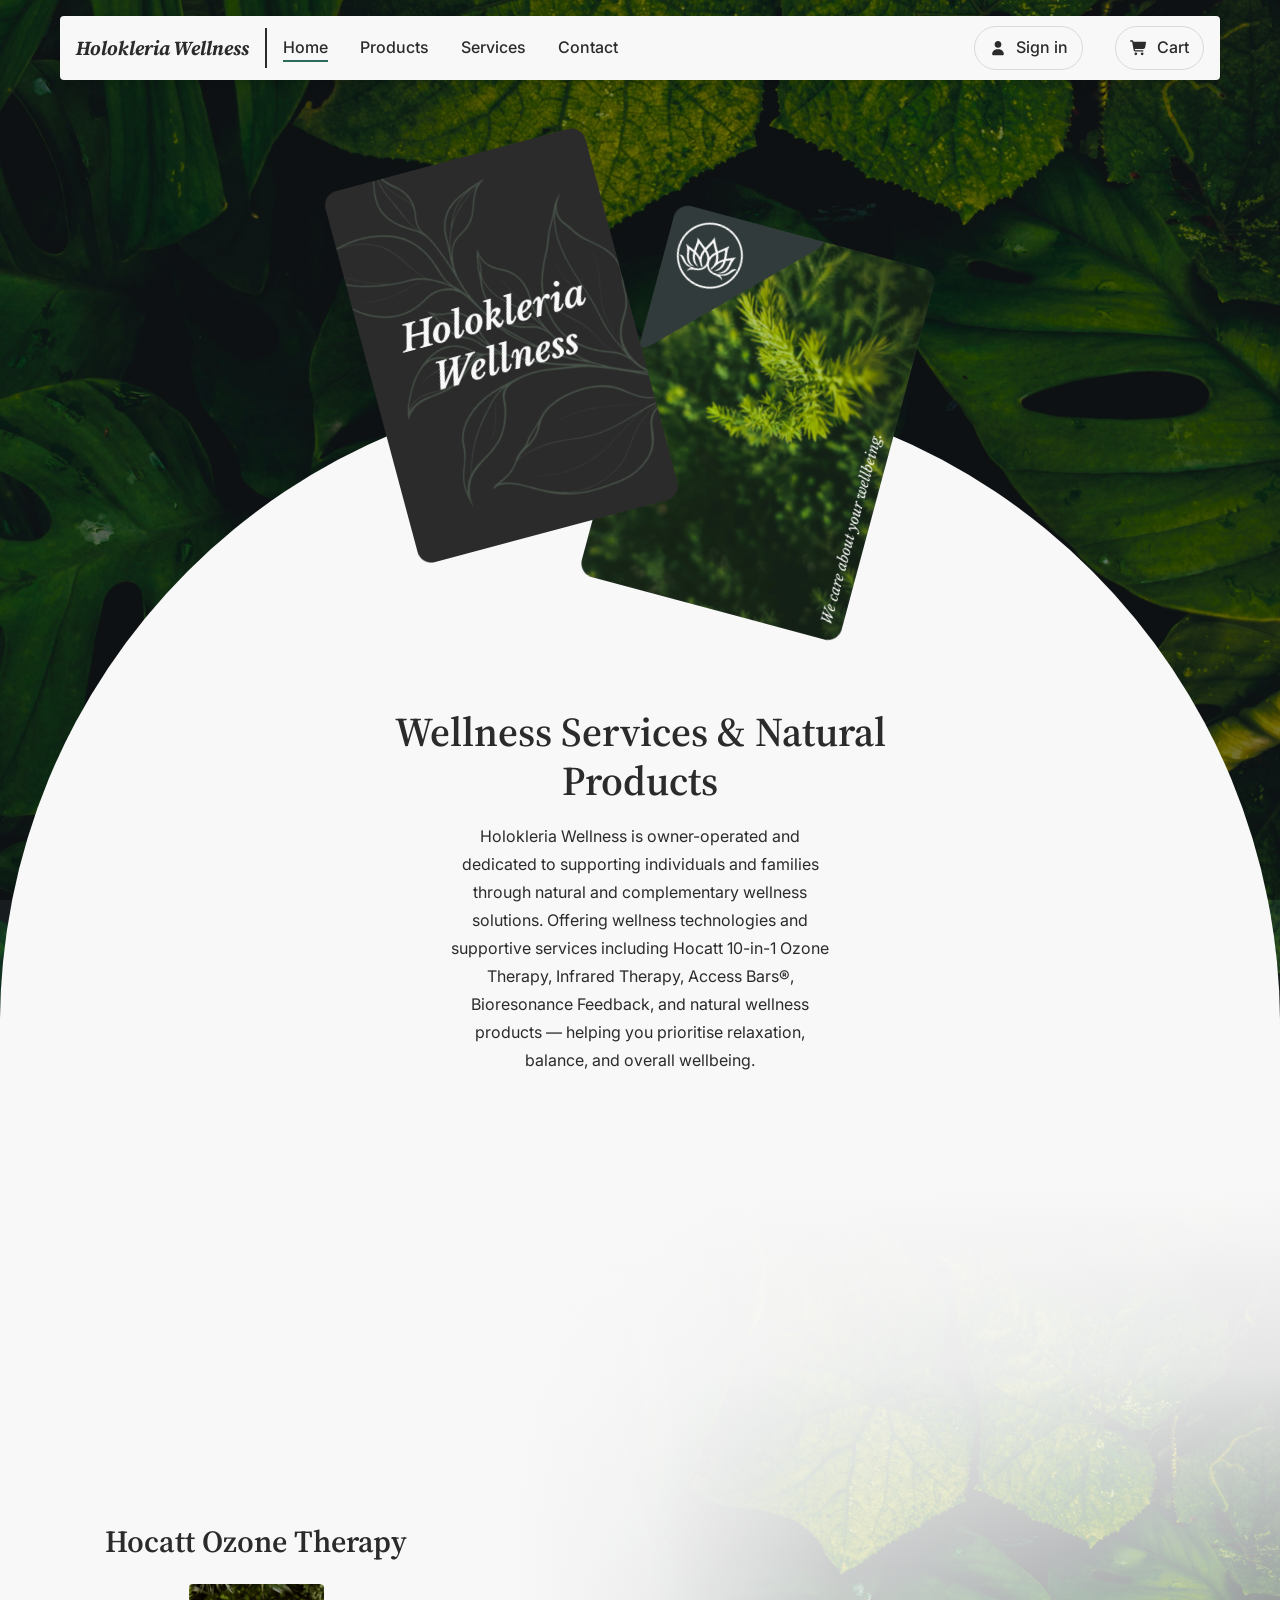
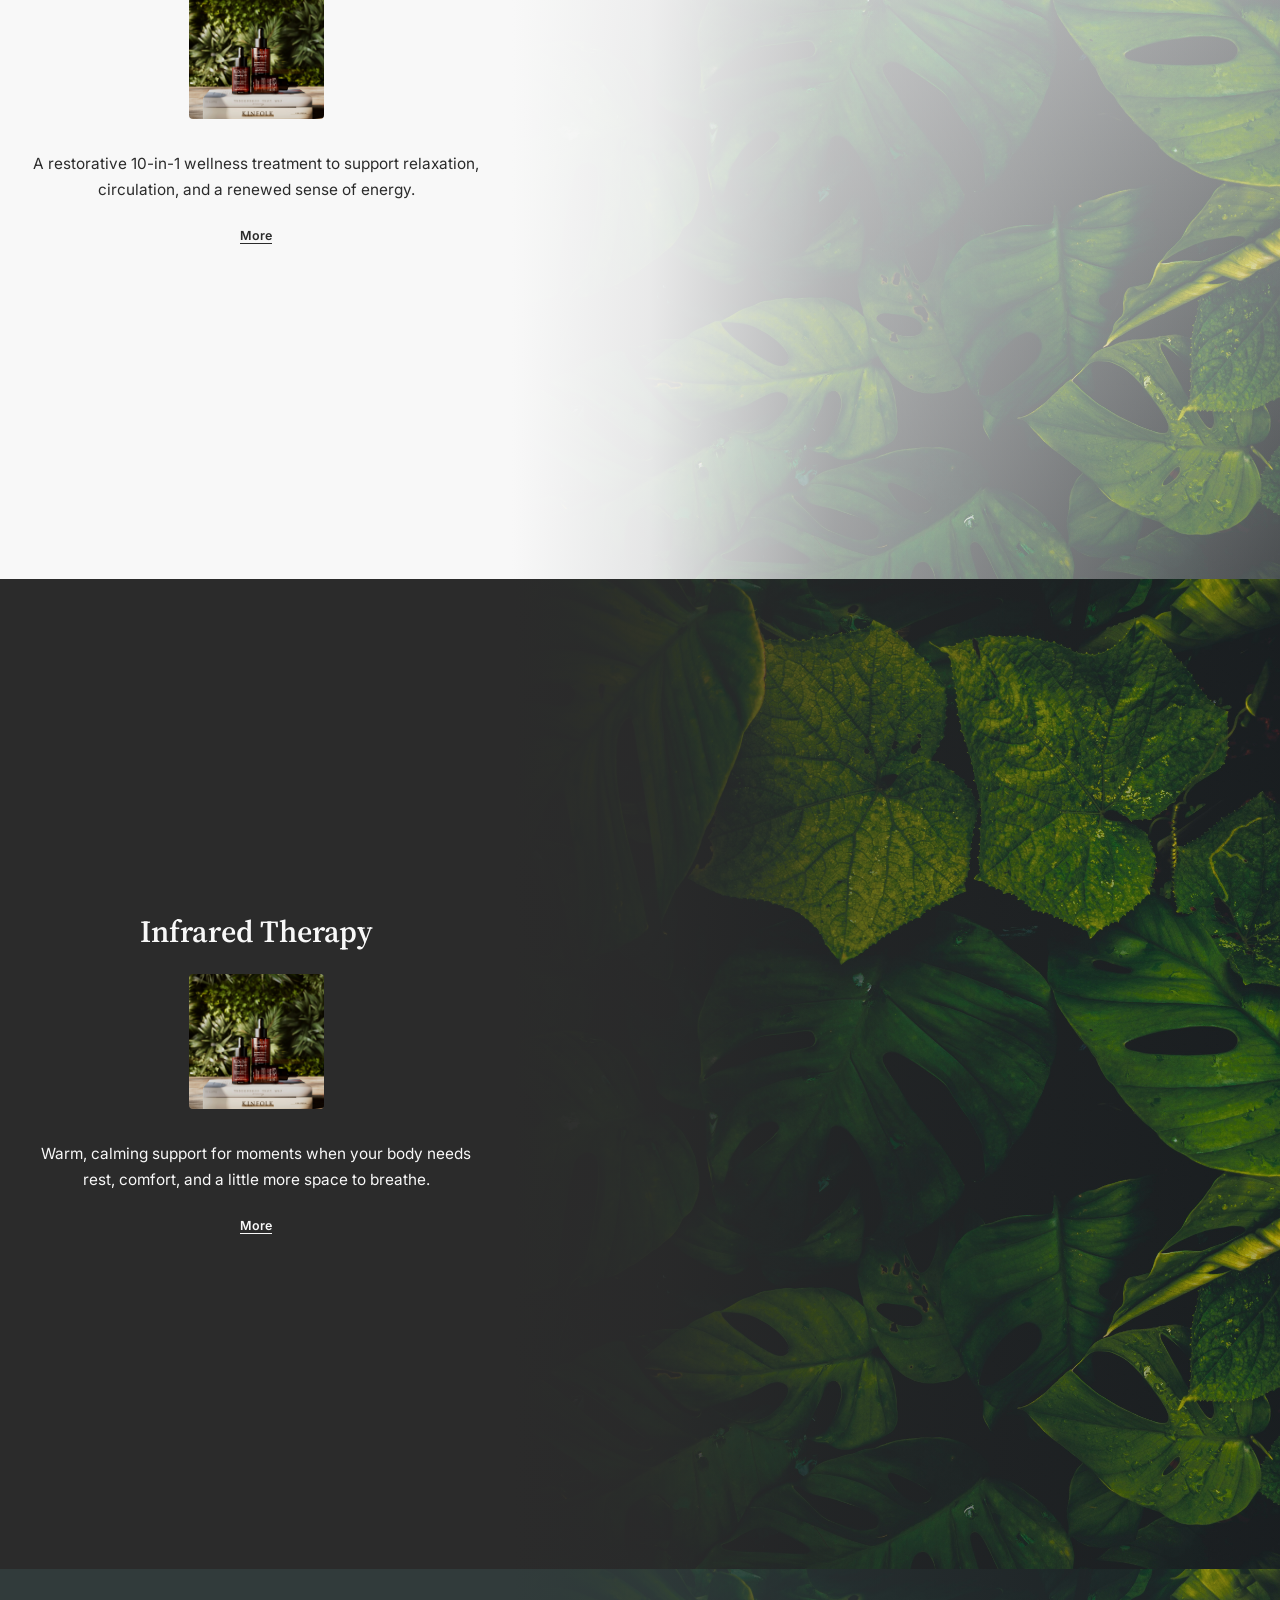
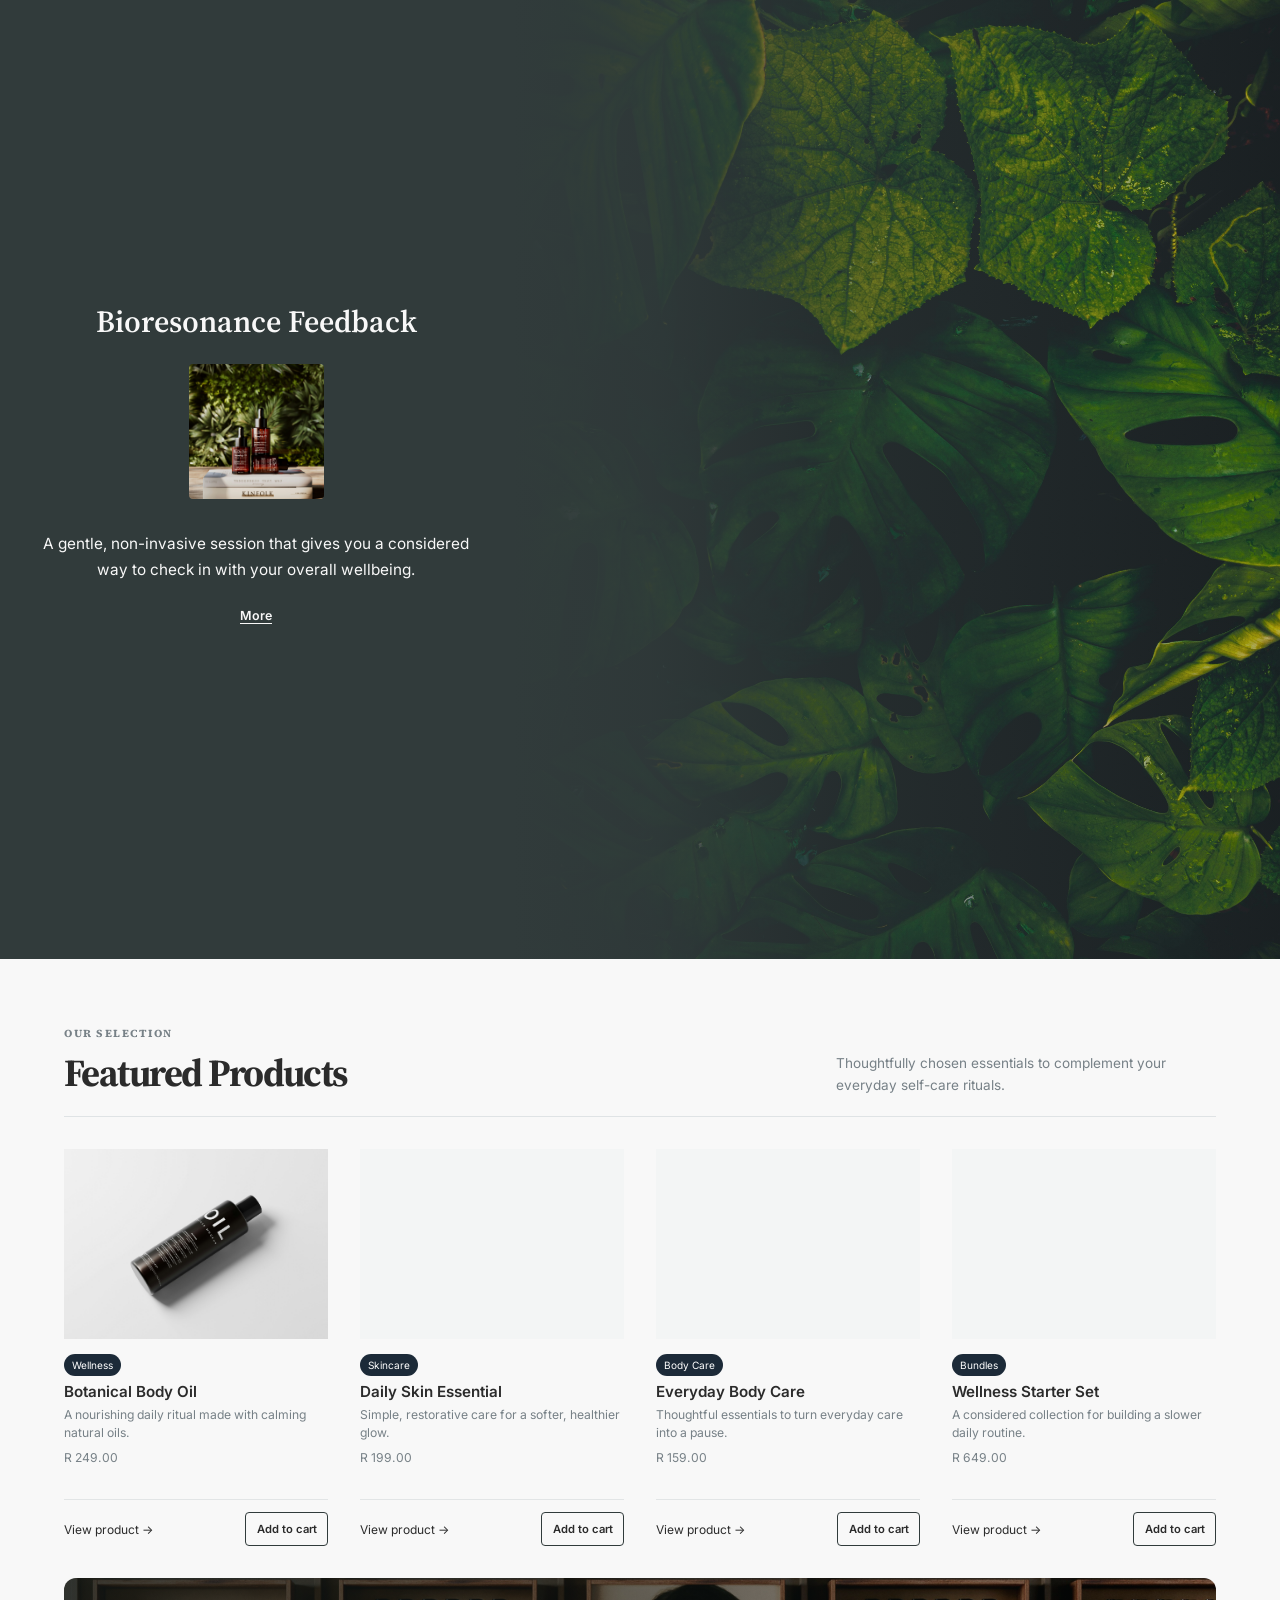
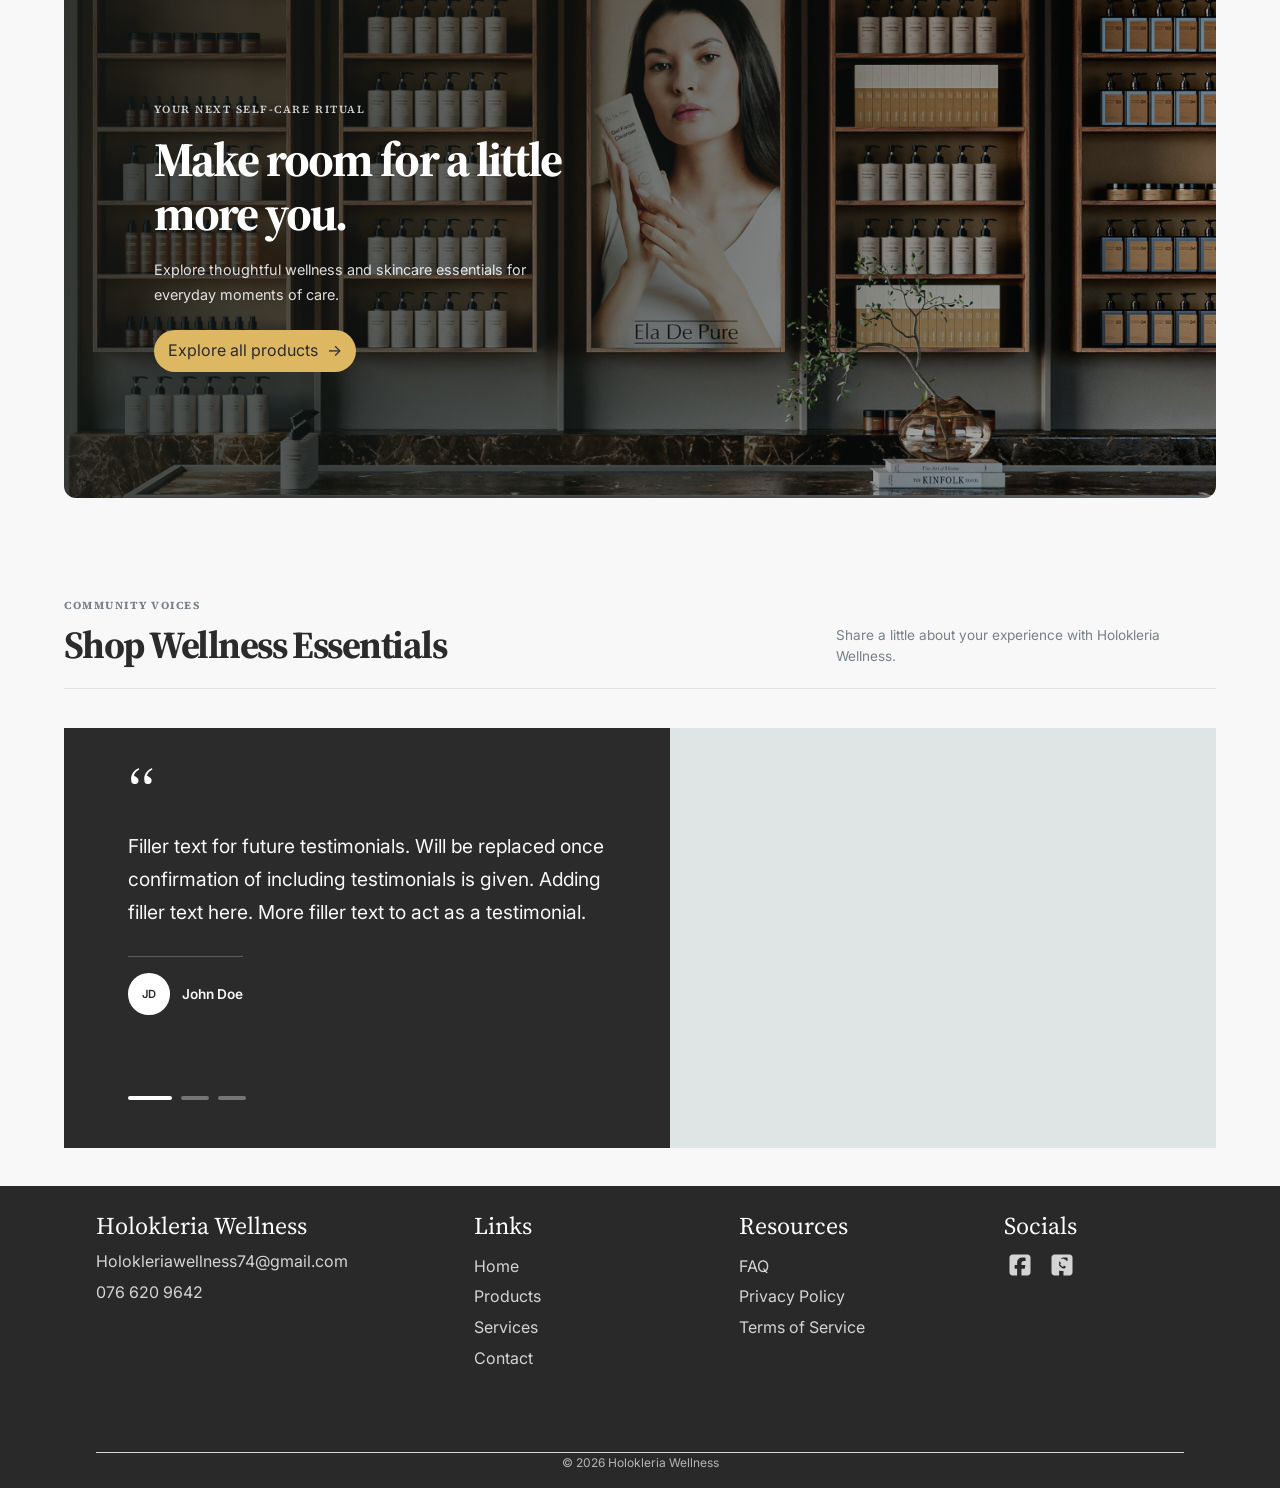
==== commit 8f27d19d: "Add lazy loading and WebP placeholders Co-authored-by: Copilot <223556219+Copilot@users.noreply.gith" ====
--- a/index.html
+++ b/index.html
@@ -92,39 +92,58 @@
                 <div class="service-card bg-white">
                     <div class="service-card-content">
                         <h3>Hocatt Ozone Therapy</h3>
-                        <img class="service-icon-image" src="images/home/services/ela-de-pure-79MGKjefhmo-unsplash.jpg" alt="Service 1">
+                        <picture class="service-icon-picture">
+                            <!-- Change data-srcset to srcset after adding the WebP file. -->
+                            <source data-srcset="images/home/services/ela-de-pure-79MGKjefhmo-unsplash.webp" type="image/webp">
+                            <img class="service-icon-image" src="images/home/services/ela-de-pure-79MGKjefhmo-unsplash.jpg" alt="Service 1" loading="lazy" decoding="async">
+                        </picture>
                         <p>A restorative 10-in-1 wellness treatment to support relaxation, circulation, and a renewed sense of energy.</p>
                         <a href="services.html" class="service-link">More</a>
                     </div>
                     <div class="service-image-wrap">
                         <div class="service-main-image-overlay bg-white-overlay"></div>
-                        <img class="service-main-image" src="images/home/services/vinayak-veer-U82PlfpYG3M-unsplash.jpg" alt="Service 1">
+                        <picture class="service-main-picture">
+                            <source data-srcset="images/home/services/vinayak-veer-U82PlfpYG3M-unsplash.webp" type="image/webp">
+                            <img class="service-main-image" src="images/home/services/vinayak-veer-U82PlfpYG3M-unsplash.jpg" alt="Service 1" loading="lazy" decoding="async">
+                        </picture>
                     </div>
                 </div>
 
                 <div class="service-card bg-black">
                     <div class="service-card-content">
                         <h3>Infrared Therapy</h3>
-                        <img class="service-icon-image" src="images/home/services/ela-de-pure-79MGKjefhmo-unsplash.jpg" alt="Service 1">
+                        <picture class="service-icon-picture">
+                            <source data-srcset="images/home/services/ela-de-pure-79MGKjefhmo-unsplash.webp" type="image/webp">
+                            <img class="service-icon-image" src="images/home/services/ela-de-pure-79MGKjefhmo-unsplash.jpg" alt="Service 1" loading="lazy" decoding="async">
+                        </picture>
                         <p>Warm, calming support for moments when your body needs rest, comfort, and a little more space to breathe.</p>
                         <a href="services.html" class="service-link">More</a>
                     </div>
                     <div class="service-image-wrap">
                         <div class="service-main-image-overlay bg-black-overlay"></div>
-                        <img class="service-main-image" src="images/home/services/vinayak-veer-U82PlfpYG3M-unsplash.jpg" alt="Service 1">
+                        <picture class="service-main-picture">
+                            <source data-srcset="images/home/services/vinayak-veer-U82PlfpYG3M-unsplash.webp" type="image/webp">
+                            <img class="service-main-image" src="images/home/services/vinayak-veer-U82PlfpYG3M-unsplash.jpg" alt="Service 1" loading="lazy" decoding="async">
+                        </picture>
                     </div>
                 </div>
 
                 <div class="service-card bg-green">
                     <div class="service-card-content">
                         <h3>Bioresonance Feedback</h3>
-                        <img class="service-icon-image" src="images/home/services/ela-de-pure-79MGKjefhmo-unsplash.jpg" alt="Service 1">
+                        <picture class="service-icon-picture">
+                            <source data-srcset="images/home/services/ela-de-pure-79MGKjefhmo-unsplash.webp" type="image/webp">
+                            <img class="service-icon-image" src="images/home/services/ela-de-pure-79MGKjefhmo-unsplash.jpg" alt="Service 1" loading="lazy" decoding="async">
+                        </picture>
                         <p>A gentle, non-invasive session that gives you a considered way to check in with your overall wellbeing.</p>
                         <a href="services.html" class="service-link">More</a>
                     </div>
                     <div class="service-image-wrap">
                         <div class="service-main-image-overlay bg-green-overlay"></div>
-                        <img class="service-main-image" src="images/home/services/vinayak-veer-U82PlfpYG3M-unsplash.jpg" alt="Service 1">
+                        <picture class="service-main-picture">
+                            <source data-srcset="images/home/services/vinayak-veer-U82PlfpYG3M-unsplash.webp" type="image/webp">
+                            <img class="service-main-image" src="images/home/services/vinayak-veer-U82PlfpYG3M-unsplash.jpg" alt="Service 1" loading="lazy" decoding="async">
+                        </picture>
                     </div>
                 </div>
             </section>
@@ -144,22 +163,22 @@
             <!-- Placeholder ZAR prices; replace with final prices before launch. -->
             <div class="product-grid">
                 <article class="product-card slide-in">
-                    <div class="product-card-image"><img src="images/products/products/mockup-free-_DX721wJ5_o-unsplash.jpg" alt="Botanical wellness oil" class="product-image"></div>
+                    <div class="product-card-image"><picture class="product-picture"><source data-srcset="images/products/products/mockup-free-_DX721wJ5_o-unsplash.webp" type="image/webp"><img src="images/products/products/mockup-free-_DX721wJ5_o-unsplash.jpg" alt="Botanical wellness oil" class="product-image" loading="lazy" decoding="async"></picture></div>
                     <div class="product-info"><span class="product-tag">Wellness</span><h3>Botanical Body Oil</h3><p>A nourishing daily ritual made with calming natural oils.</p><p class="product-price">R 249.00</p><div class="product-card-actions"><a href="products.html" class="product-link">View product <span aria-hidden="true">&#8594;</span></a><button class="add-to-cart" type="button" aria-label="Add Botanical Body Oil to cart">Add to cart</button></div></div>
                 </article>
 
                 <article class="product-card slide-in">
-                    <div class="product-card-image"><img src="images/products/products/mockup-free-TubVvARwFms-unsplash.jpg" alt="Natural skincare product" class="product-image"></div>
+                    <div class="product-card-image"><picture class="product-picture"><source data-srcset="images/products/products/mockup-free-TubVvARwFms-unsplash.webp" type="image/webp"><img src="images/products/products/mockup-free-TubVvARwFms-unsplash.jpg" alt="Natural skincare product" class="product-image" loading="lazy" decoding="async"></picture></div>
                     <div class="product-info"><span class="product-tag">Skincare</span><h3>Daily Skin Essential</h3><p>Simple, restorative care for a softer, healthier glow.</p><p class="product-price">R 199.00</p><div class="product-card-actions"><a href="products.html" class="product-link">View product <span aria-hidden="true">&#8594;</span></a><button class="add-to-cart" type="button" aria-label="Add Daily Skin Essential to cart">Add to cart</button></div></div>
                 </article>
 
                 <article class="product-card slide-in">
-                    <div class="product-card-image"><img src="images/products/products/mockup-free-Km2kpMfp804-unsplash.jpg" alt="Self care product" class="product-image"></div>
+                    <div class="product-card-image"><picture class="product-picture"><source data-srcset="images/products/products/mockup-free-Km2kpMfp804-unsplash.webp" type="image/webp"><img src="images/products/products/mockup-free-Km2kpMfp804-unsplash.jpg" alt="Self care product" class="product-image" loading="lazy" decoding="async"></picture></div>
                     <div class="product-info"><span class="product-tag">Body Care</span><h3>Everyday Body Care</h3><p>Thoughtful essentials to turn everyday care into a pause.</p><p class="product-price">R 159.00</p><div class="product-card-actions"><a href="products.html" class="product-link">View product <span aria-hidden="true">&#8594;</span></a><button class="add-to-cart" type="button" aria-label="Add Everyday Body Care to cart">Add to cart</button></div></div>
                 </article>
 
                 <article class="product-card slide-in">
-                    <div class="product-card-image"><img src="images/products/products/mockup-free-1qT5k49jJmc-unsplash.jpg" alt="Wellness product set" class="product-image"></div>
+                    <div class="product-card-image"><picture class="product-picture"><source data-srcset="images/products/products/mockup-free-1qT5k49jJmc-unsplash.webp" type="image/webp"><img src="images/products/products/mockup-free-1qT5k49jJmc-unsplash.jpg" alt="Wellness product set" class="product-image" loading="lazy" decoding="async"></picture></div>
                     <div class="product-info"><span class="product-tag">Bundles</span><h3>Wellness Starter Set</h3><p>A considered collection for building a slower daily routine.</p><p class="product-price">R 649.00</p><div class="product-card-actions"><a href="products.html" class="product-link">View product <span aria-hidden="true">&#8594;</span></a><button class="add-to-cart" type="button" aria-label="Add Wellness Starter Set to cart">Add to cart</button></div></div>
                 </article>
             </div>
--- a/css/products/product-cards.css
+++ b/css/products/product-cards.css
@@ -10,6 +10,12 @@
     justify-content: center;
     overflow: hidden;
     background: #f3f5f5;
+}
+
+.product-picture {
+    display: block;
+    width: 100%;
+    height: 100%;
 }
 
 .product-image {
--- a/css/home/home.css
+++ b/css/home/home.css
@@ -185,12 +185,24 @@
     pointer-events: none;
 }
 
+.service-main-picture {
+    position: relative;
+    z-index: 0;
+    display: block;
+    width: 100%;
+    height: 100%;
+}
+
 .service-main-image {
     position: relative;
     z-index: 0;
     width: 100%;
     height: 100%;
     object-fit: cover;
+    display: block;
+}
+
+.service-icon-picture {
     display: block;
 }
 
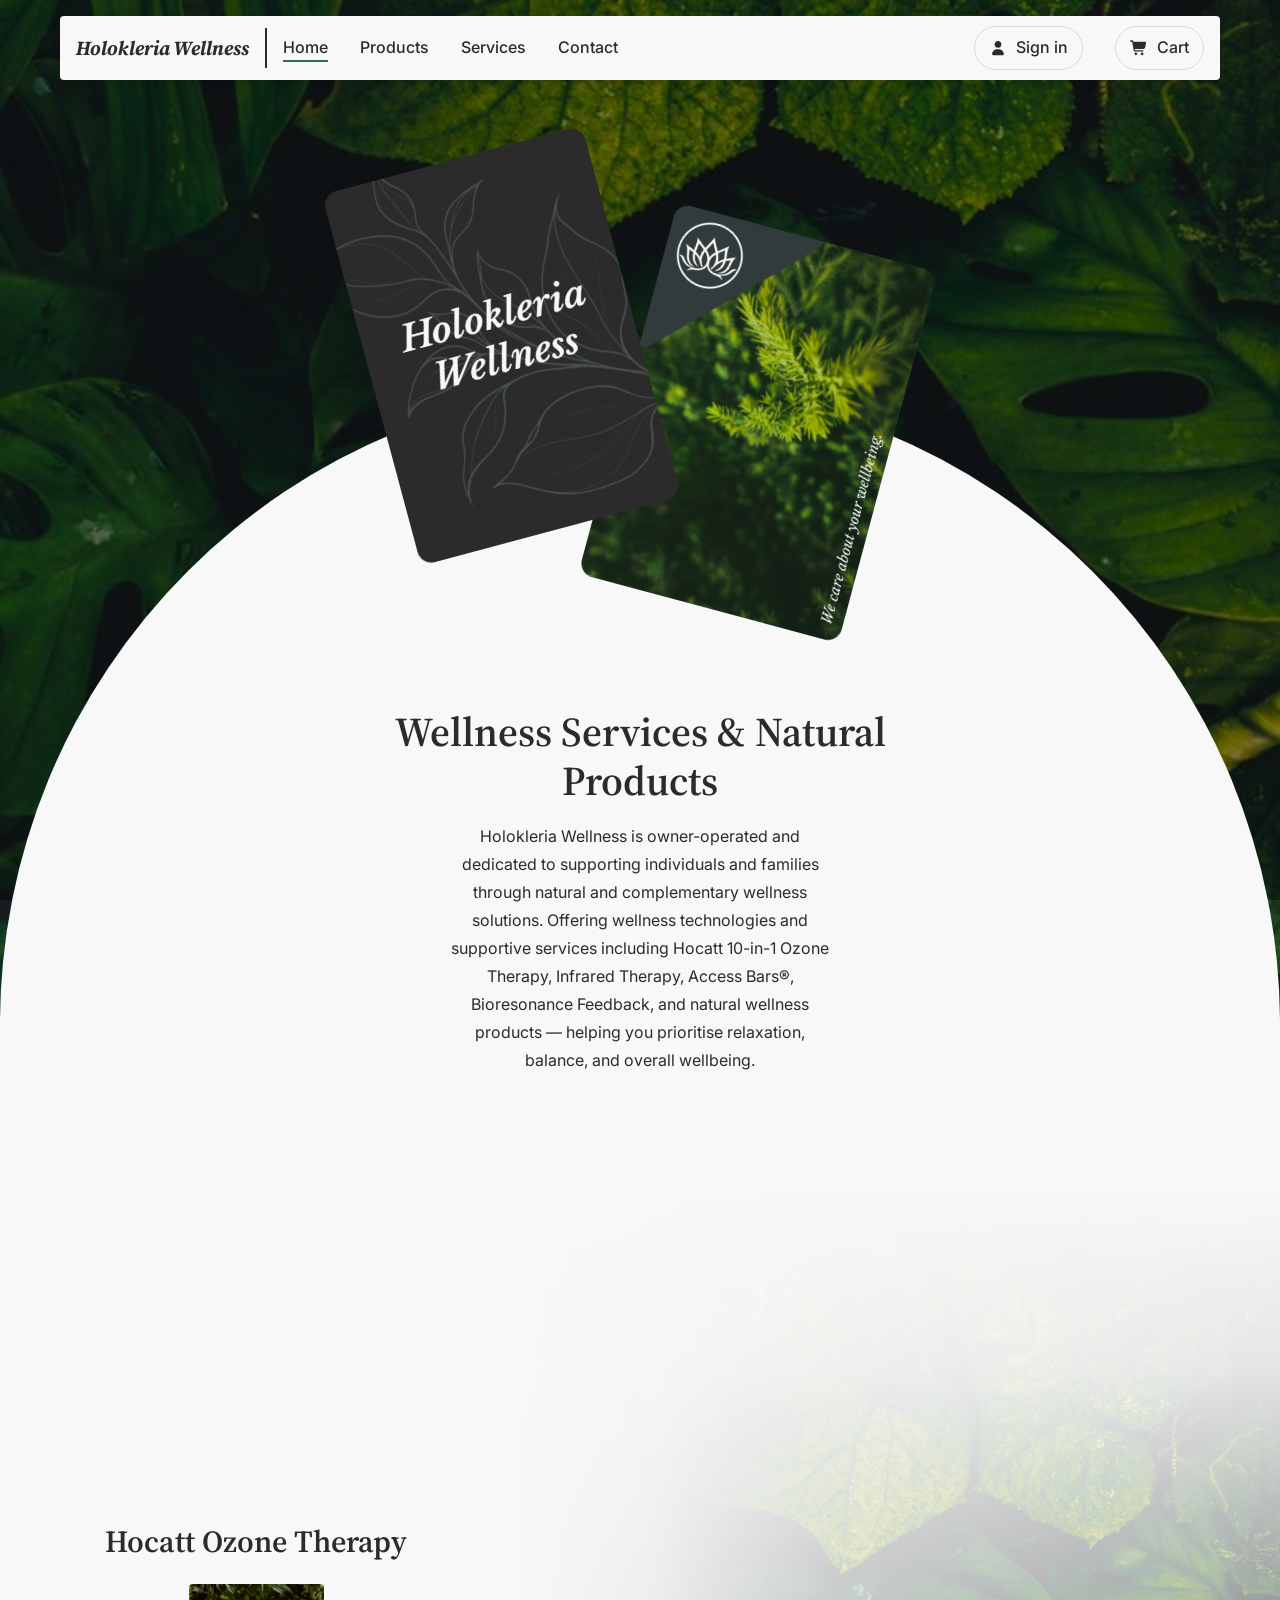
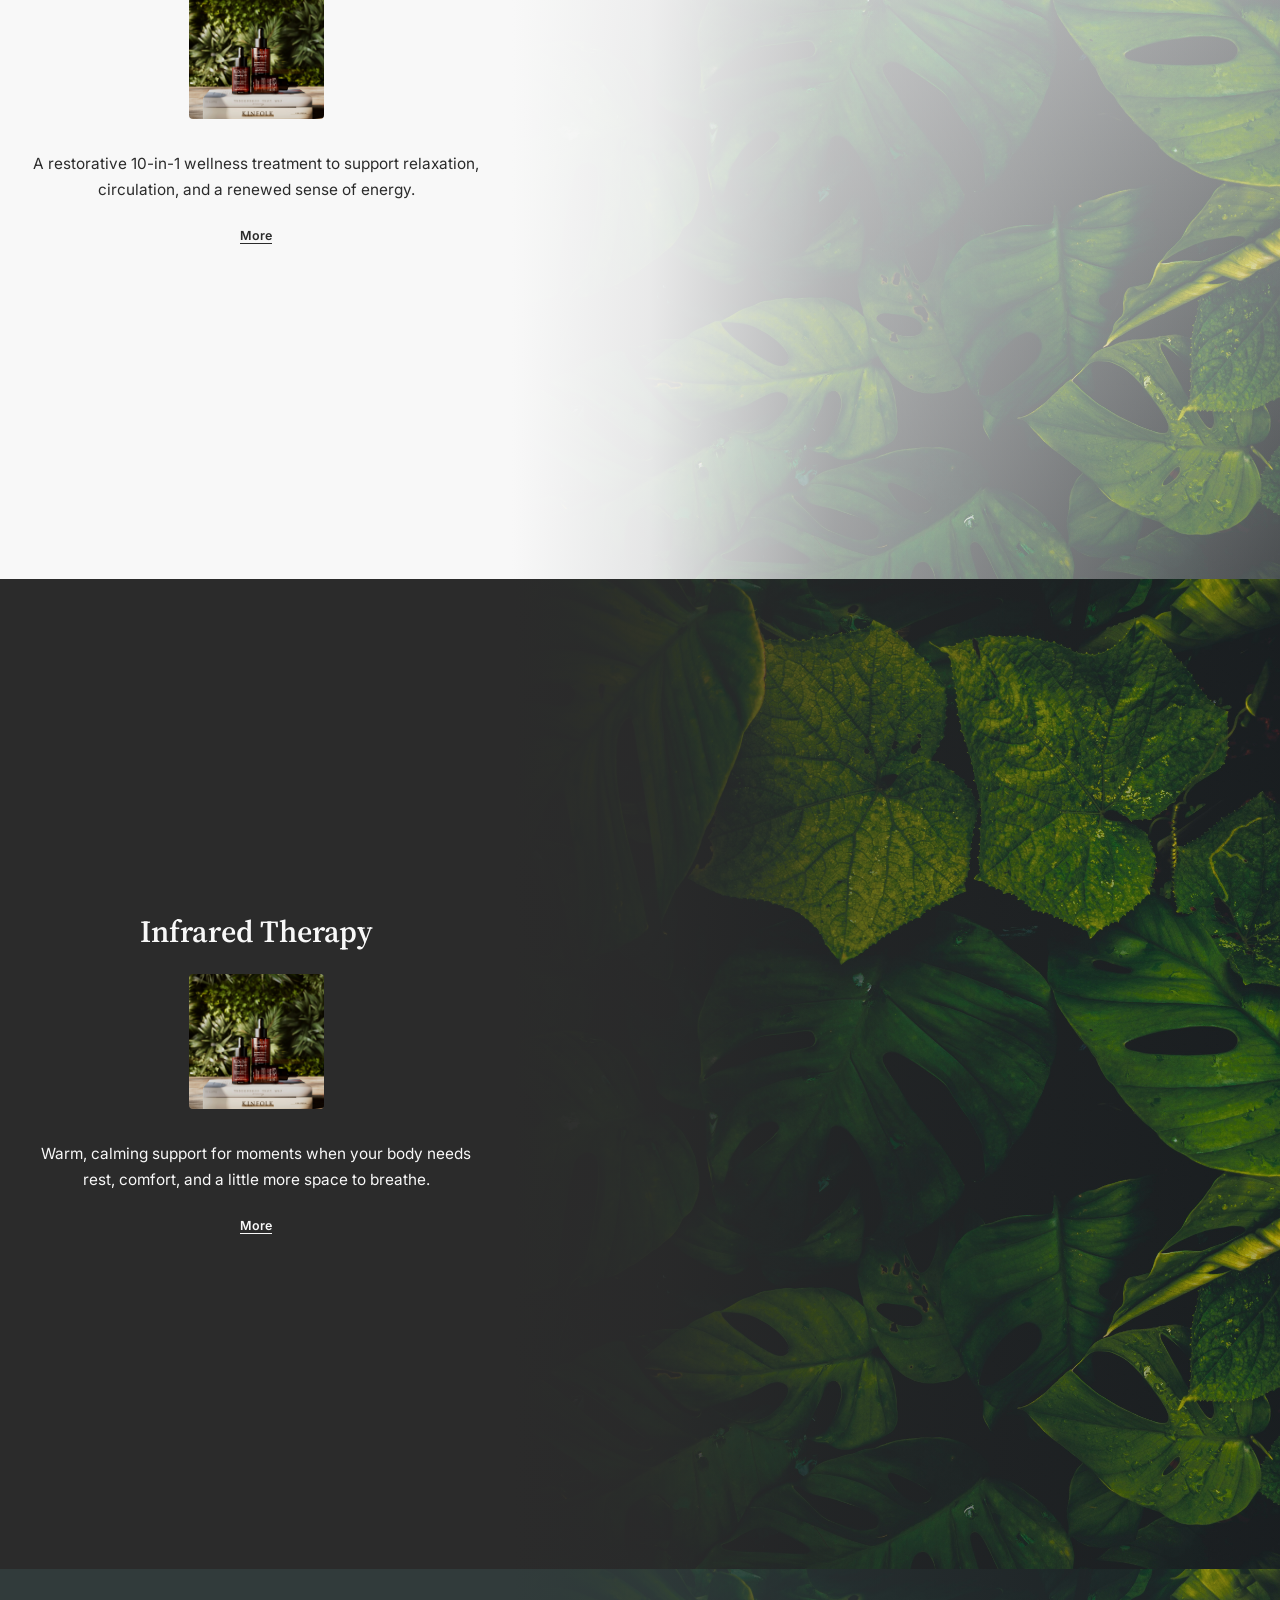
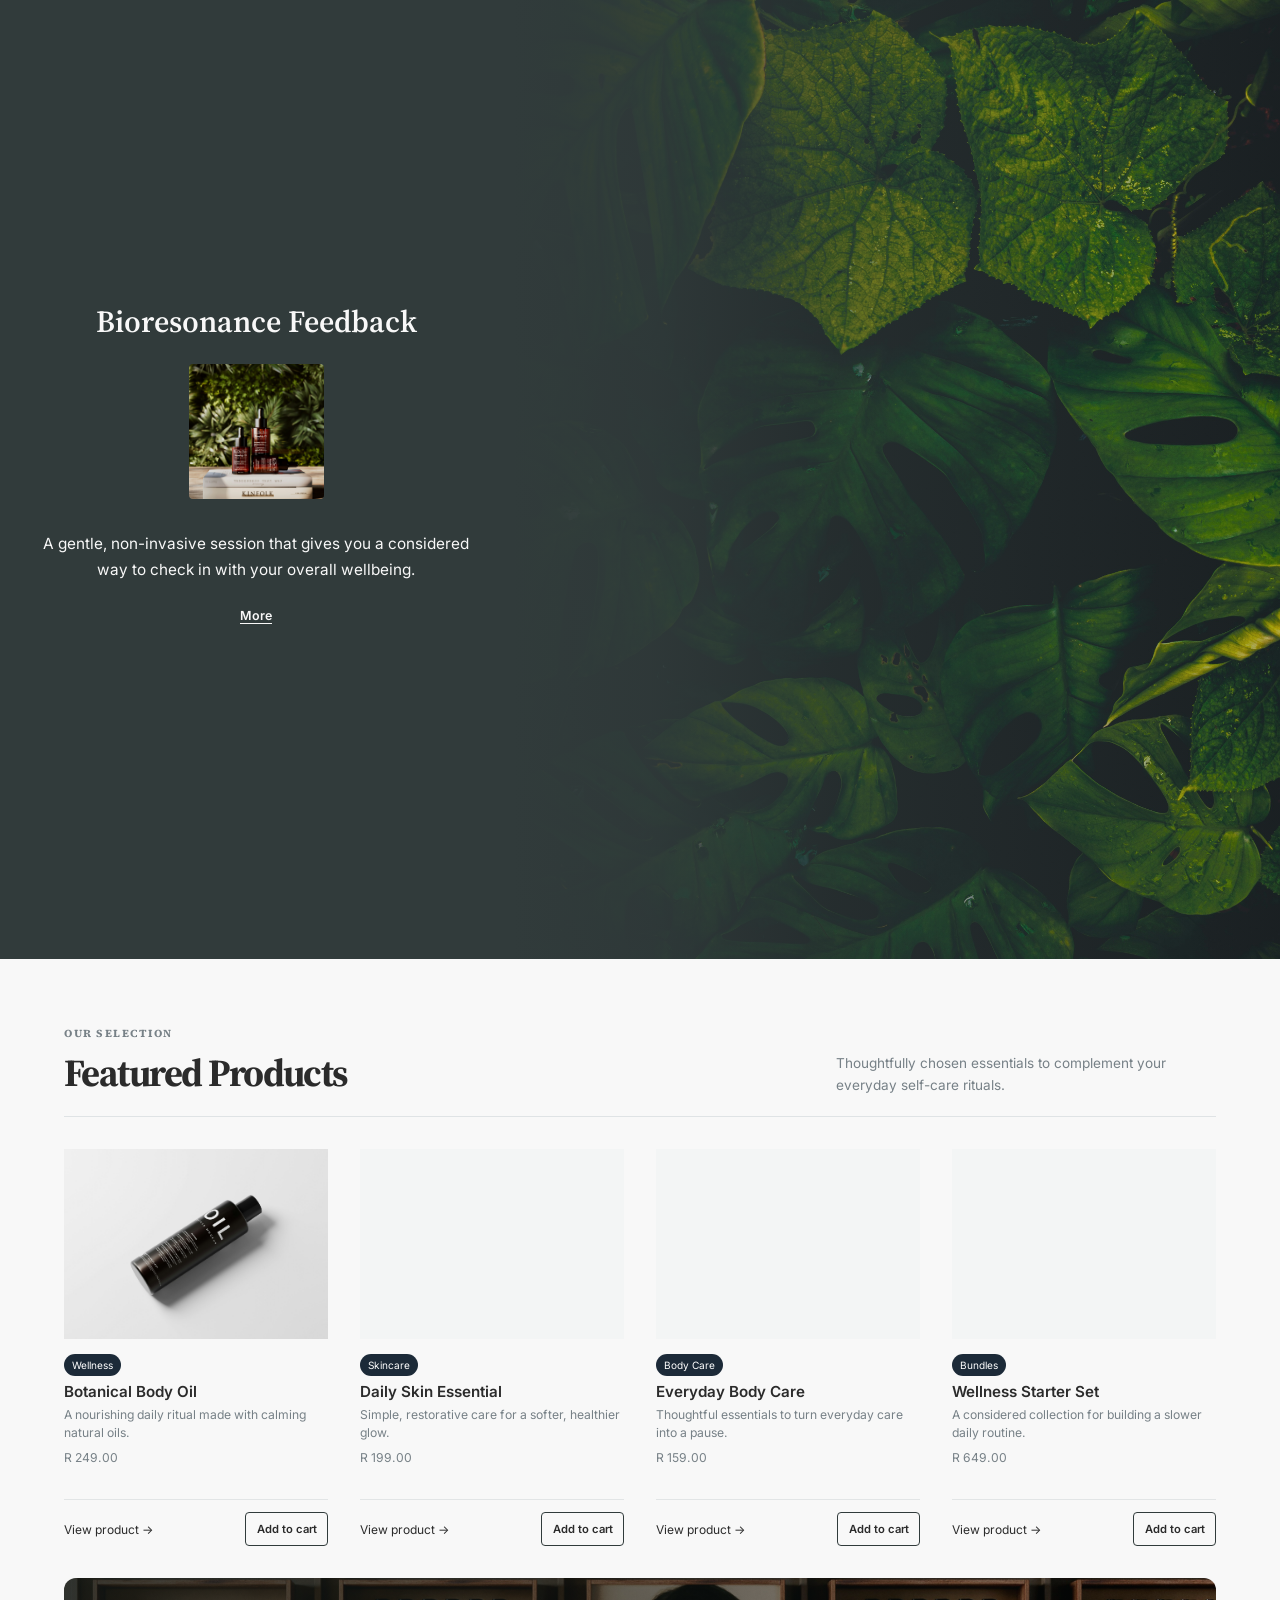
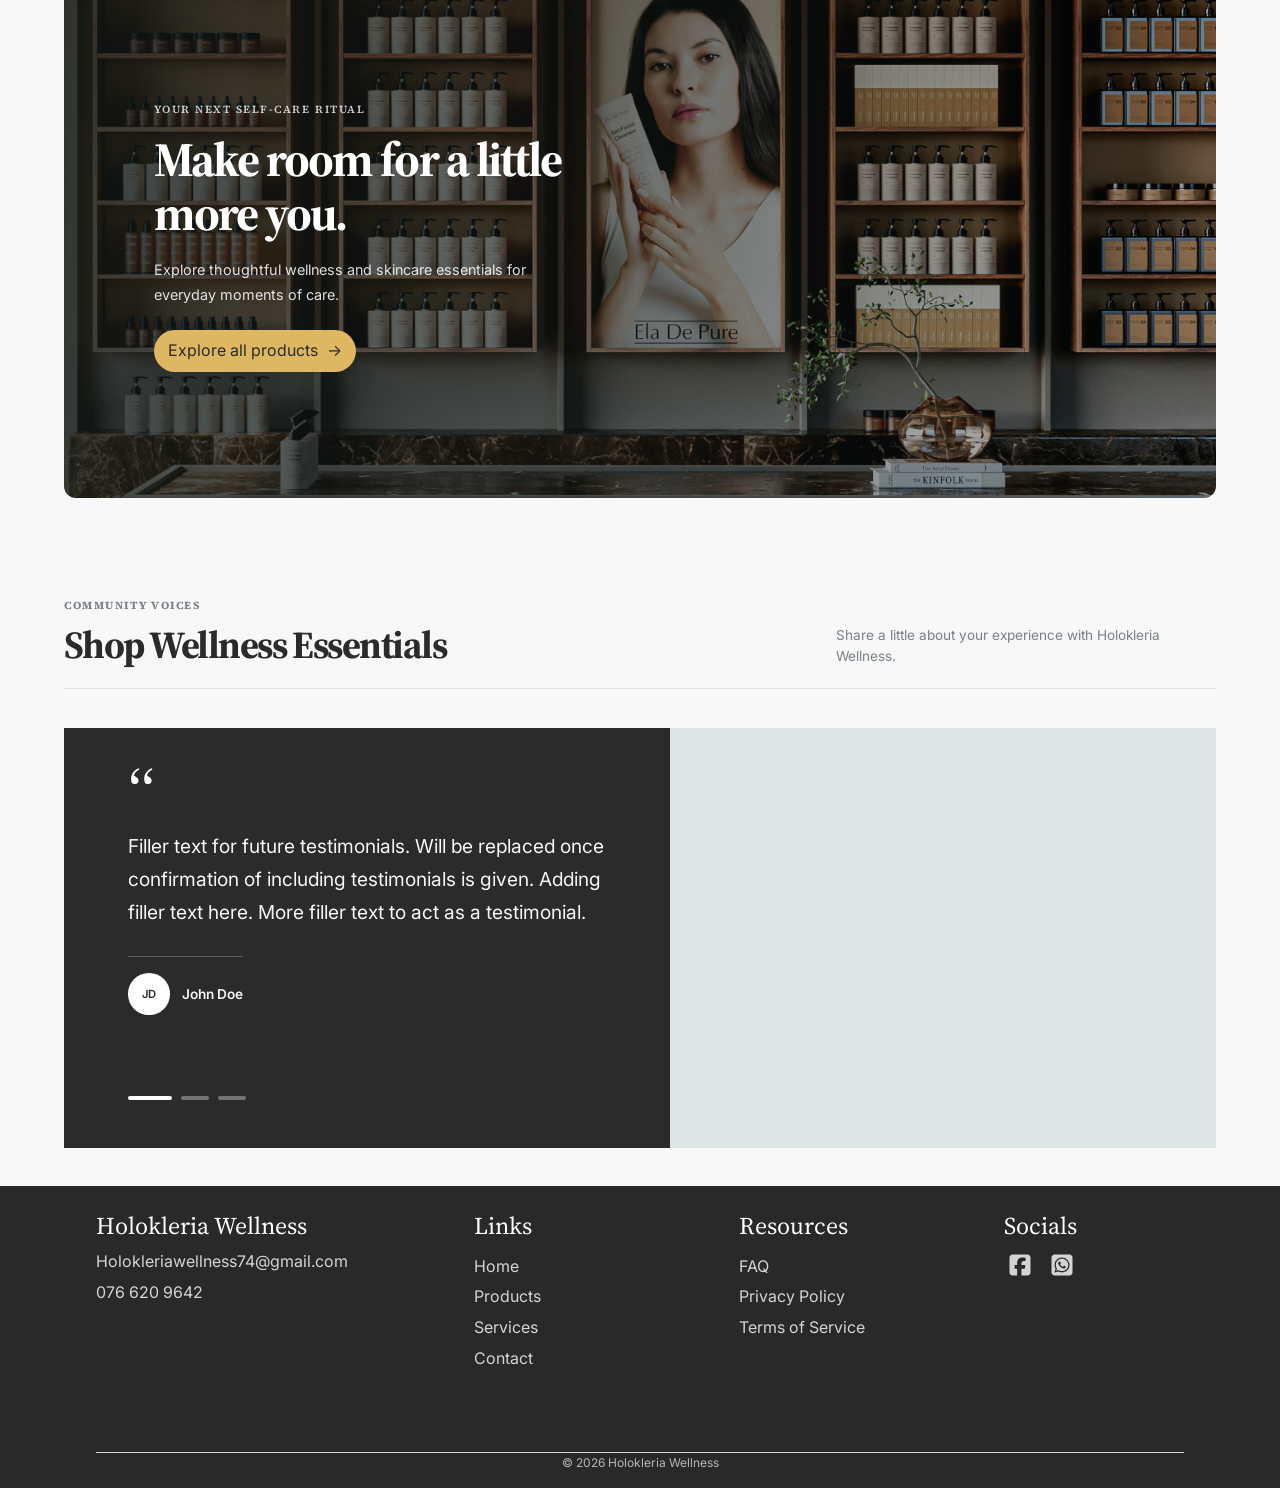
==== commit 2fa26d10: "Update website footer and product filters Co-authored-by: Copilot <223556219+Copilot@users.noreply.g" ====
--- a/index.html
+++ b/index.html
@@ -226,47 +226,37 @@
 
     <!-- Footer -->
     <footer class="footer">
-
-        <div class="footer-content sectionlr">
-
-            <!-- Brand / Contact -->
-            <div class="footer-brand">
-                <h4>Holokleria Wellness</h4>
-                <p><a href="mailto:Holokleriawellness74@gmail.com">Holokleriawellness74@gmail.com</a></p>
-                <p><a href="tel:+27766209642">076 620 9642</a></p>
-            </div>
-
-            <!-- Links -->
-            <div class="footer-links">
-                <h4>Links</h4>
-                <a href="index.html">Home</a>
-                <a href="products.html">Products</a>
-                <a href="services.html">Services</a>
-                <a href="contact.html">Contact</a>
-            </div>
-
-            <!-- Resources -->
-            <div class="footer-links">
-                <h4>Resources</h4>
-                <a href="faq.html">FAQ</a>
-                <a href="privacy.html">Privacy Policy</a>
-                <a href="terms.html">Terms of Service</a>
-            </div>
-
-            <div class="footer-social">
-                <h4>Socials</h4>
-                <div class="social-icons" aria-label="Social media links">
-                    <a class="social-icon" href="#" aria-label="Facebook"><svg xmlns="http://www.w3.org/2000/svg" viewBox="0 0 448 512" aria-hidden="true"><path d="M64 32C28.7 32 0 60.7 0 96L0 416c0 35.3 28.7 64 64 64l98.2 0 0-145.8-52.8 0 0-78.2 52.8 0 0-33.7c0-87.1 39.4-127.5 125-127.5 16.2 0 44.2 3.2 55.7 6.4l0 70.8c-6-.6-16.5-1-29.6-1-42 0-58.2 15.9-58.2 57.2l0 27.8 83.6 0-14.4 78.2-69.3 0 0 145.8 129 0c35.3 0 64-28.7 64-64l0-320c0-35.3-28.7-64-64-64L64 32z"/></svg></a>
-                    <a class="social-icon" href="https://wa.me/27766209642" aria-label="WhatsApp" target="_blank" rel="noopener noreferrer"><svg xmlns="http://www.w3.org/2000/svg" viewBox="0 0 448 512" aria-hidden="true"><path d="M92.1 254.6c0 24.9 7 49.2 20.2 70.1l3.1 5-13.3 48.6 49.9-13.1 4.8 2.9c20.2 12 43.4 18.4 67.1 18.4l.1 0c72.6 0 133.3-59.1 133.3-131.8 0-35.2-15.2-68.3-40.1-93.2-25-25-58-38.7-93.2-38.7-72.7 0-131.8 59.1-131.9 131.8zM274.8 330c-12.6 1.9-22.4 .9-47.5-9.9-36.8-15.9-61.8-51.5-66.9-58.7-.4-.6-.7-.9-.8-1.1-2-2.6-16.2-21.5-16.2-41 0-18.4 9-27.9 13.2-32.3 .3-.3 .5-.5 .7-.8 3.6-4 7.9-5 10.6-5 2.6 0 5.3 0 7.6 .1l.8 0c2.3 0 5.2 0 8.1 6.8 1.2 2.9 3 7.3 4.9 11.8 3.3 8 6.7 16.3 7.3 17.6 1 2 1.7 4.3 .3 6.9-3.4 6.8-6.9 10.4-9.3 13-3.1 3.2-4.5 4.7-2.3 8.6 15.3 26.3 30.6 35.4 53.9 47.1 4 2 6.3 1.7 8.6-1 2.3-2.6 9.9-11.6 12.5-15.5 2.6-4 5.3-3.3 8.9-2s23.1 10.9 27.1 12.9c.8 .4 1.5 .7 2.1 1 2.8 1.4 4.7 2.3 5.5 3.6 .9 1.9 .9 9.9-2.4 19.1-3.3 9.3-19.1 17.7-26.7 18.8zM448 96c0-35.3-28.7-64-64-64L64 32C28.7 32 0 60.7 0 96L0 416c0 35.3 28.7 64 64 64l98.2 0 0-145.8-52.8 0 0-78.2 52.8 0 0-33.7c0-87.1 39.4-127.5 125-127.5 16.2 0 44.2 3.2 55.7 6.4l0 70.8c-6-.6-16.5-1-29.6-1-42 0-58.2 15.9-58.2 57.2l0 27.8 83.6 0-14.4 78.2-69.3 0 0 145.8 129 0c35.3 0 64-28.7 64-64l0-320c0-35.3-28.7-64-64-64L64 32z"/></svg></a>
-                </div>
-            </div>
-        </div>
-
-        <div class="footer-bottom">
-            <p>&copy; <span data-current-year>2026</span> Holokleria Wellness</p>
-        </div>
-
-    </footer>
+		<div class="footer-content sectionlr">
+			<div class="footer-brand">
+				<h4>Holokleria Wellness</h4>
+				<p><a href="mailto:Holokleriawellness74@gmail.com">Holokleriawellness74@gmail.com</a></p>
+				<p><a href="tel:+27766209642">076 620 9642</a></p>
+			</div>
+			<div class="footer-links">
+				<h4>Links</h4>
+				<a href="index.html">Home</a>
+				<a href="products.html">Products</a>
+				<a href="services.html">Services</a>
+				<a href="contact.html">Contact</a>
+			</div>
+			<div class="footer-links">
+				<h4>Resources</h4>
+				<a href="faq.html">FAQ</a>
+				<a href="privacy.html">Privacy Policy</a>
+				<a href="terms.html">Terms of Service</a>
+			</div>
+			<div class="footer-social">
+				<h4>Socials</h4>
+				<div class="social-icons" aria-label="Social media links">
+					<a class="social-icon" href="#" aria-label="Facebook"><svg xmlns="http://www.w3.org/2000/svg" viewBox="0 0 448 512" aria-hidden="true"><!--!Font Awesome Free v7.3.1 by @fontawesome - https://fontawesome.com License - https://fontawesome.com/license/free Copyright 2026 Fonticons, Inc.--><path d="M64 32C28.7 32 0 60.7 0 96L0 416c0 35.3 28.7 64 64 64l98.2 0 0-145.8-52.8 0 0-78.2 52.8 0 0-33.7c0-87.1 39.4-127.5 125-127.5 16.2 0 44.2 3.2 55.7 6.4l0 70.8c-6-.6-16.5-1-29.6-1-42 0-58.2 15.9-58.2 57.2l0 27.8 83.6 0-14.4 78.2-69.3 0 0 145.8 129 0c35.3 0 64-28.7 64-64l0-320c0-35.3-28.7-64-64-64L64 32z"/></svg></a>
+					<a class="social-icon" href="#" aria-label="Whatsapp"><svg xmlns="http://www.w3.org/2000/svg" viewBox="0 0 448 512"><!--!Font Awesome Free v7.3.1 by @fontawesome - https://fontawesome.com License - https://fontawesome.com/license/free Copyright 2026 Fonticons, Inc.--><path d="M92.1 254.6c0 24.9 7 49.2 20.2 70.1l3.1 5-13.3 48.6 49.9-13.1 4.8 2.9c20.2 12 43.4 18.4 67.1 18.4l.1 0c72.6 0 133.3-59.1 133.3-131.8 0-35.2-15.2-68.3-40.1-93.2-25-25-58-38.7-93.2-38.7-72.7 0-131.8 59.1-131.9 131.8zM274.8 330c-12.6 1.9-22.4 .9-47.5-9.9-36.8-15.9-61.8-51.5-66.9-58.7-.4-.6-.7-.9-.8-1.1-2-2.6-16.2-21.5-16.2-41 0-18.4 9-27.9 13.2-32.3 .3-.3 .5-.5 .7-.8 3.6-4 7.9-5 10.6-5 2.6 0 5.3 0 7.6 .1l.8 0c2.3 0 5.2 0 8.1 6.8 1.2 2.9 3 7.3 4.9 11.8 3.3 8 6.7 16.3 7.3 17.6 1 2 1.7 4.3 .3 6.9-3.4 6.8-6.9 10.4-9.3 13-3.1 3.2-4.5 4.7-2.3 8.6 15.3 26.3 30.6 35.4 53.9 47.1 4 2 6.3 1.7 8.6-1 2.3-2.6 9.9-11.6 12.5-15.5 2.6-4 5.3-3.3 8.9-2s23.1 10.9 27.1 12.9c.8 .4 1.5 .7 2.1 1 2.8 1.4 4.7 2.3 5.5 3.6 .9 1.9 .9 9.9-2.4 19.1-3.3 9.3-19.1 17.7-26.7 18.8zM448 96c0-35.3-28.7-64-64-64L64 32C28.7 32 0 60.7 0 96L0 416c0 35.3 28.7 64 64 64l320 0c35.3 0 64-28.7 64-64l0-320zM148.1 393.9L64 416 86.5 333.8c-13.9-24-21.2-51.3-21.2-79.3 .1-87.4 71.2-158.5 158.6-158.5 42.4 0 82.2 16.5 112.2 46.5 29.9 30 47.9 69.8 47.9 112.2 0 87.4-72.7 158.5-160.1 158.5-26.6 0-52.7-6.7-75.8-19.3z"/></svg></a>
+				</div>
+			</div>
+		</div>
+		<div class="footer-bottom">
+			<p>&copy; <span data-current-year>2026</span> Holokleria Wellness</p>
+		</div>
+	</footer>
 
     <!-- JavaScript -->
     <script src="js/main.js"></script>
